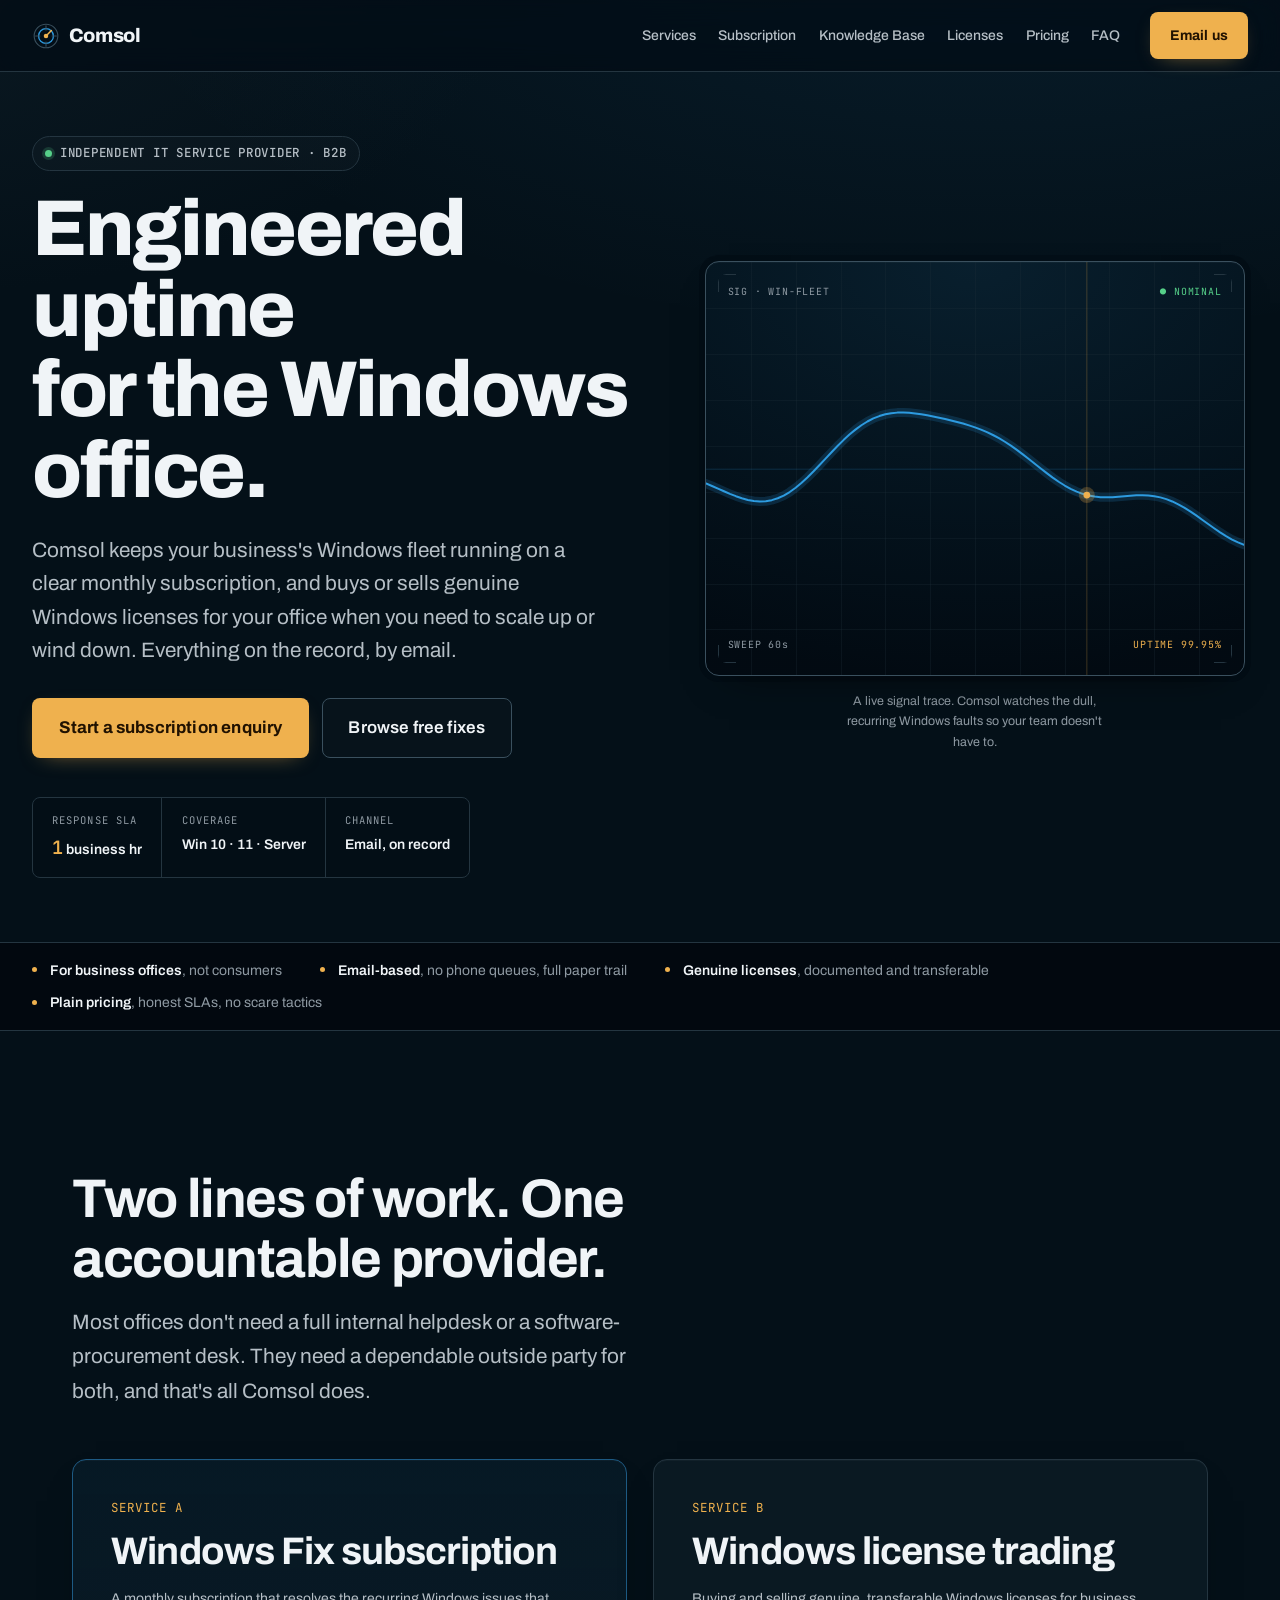
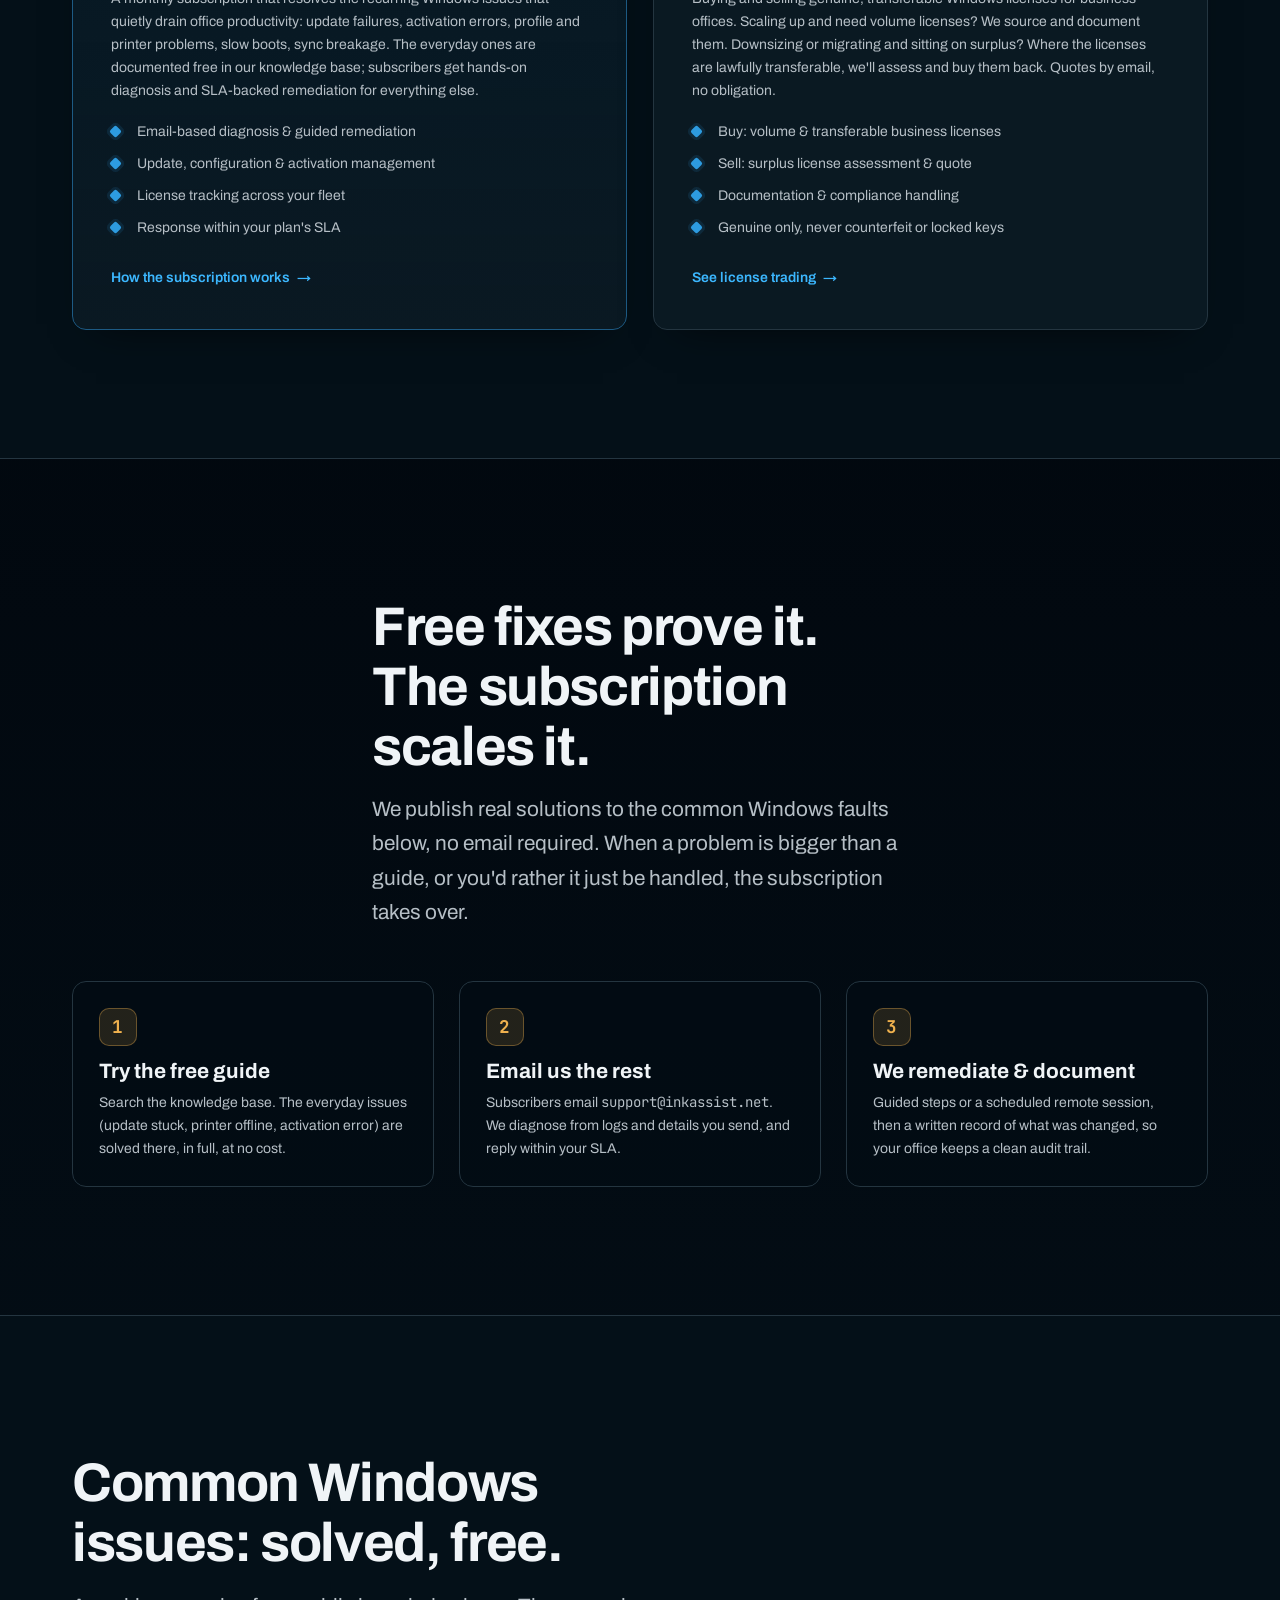
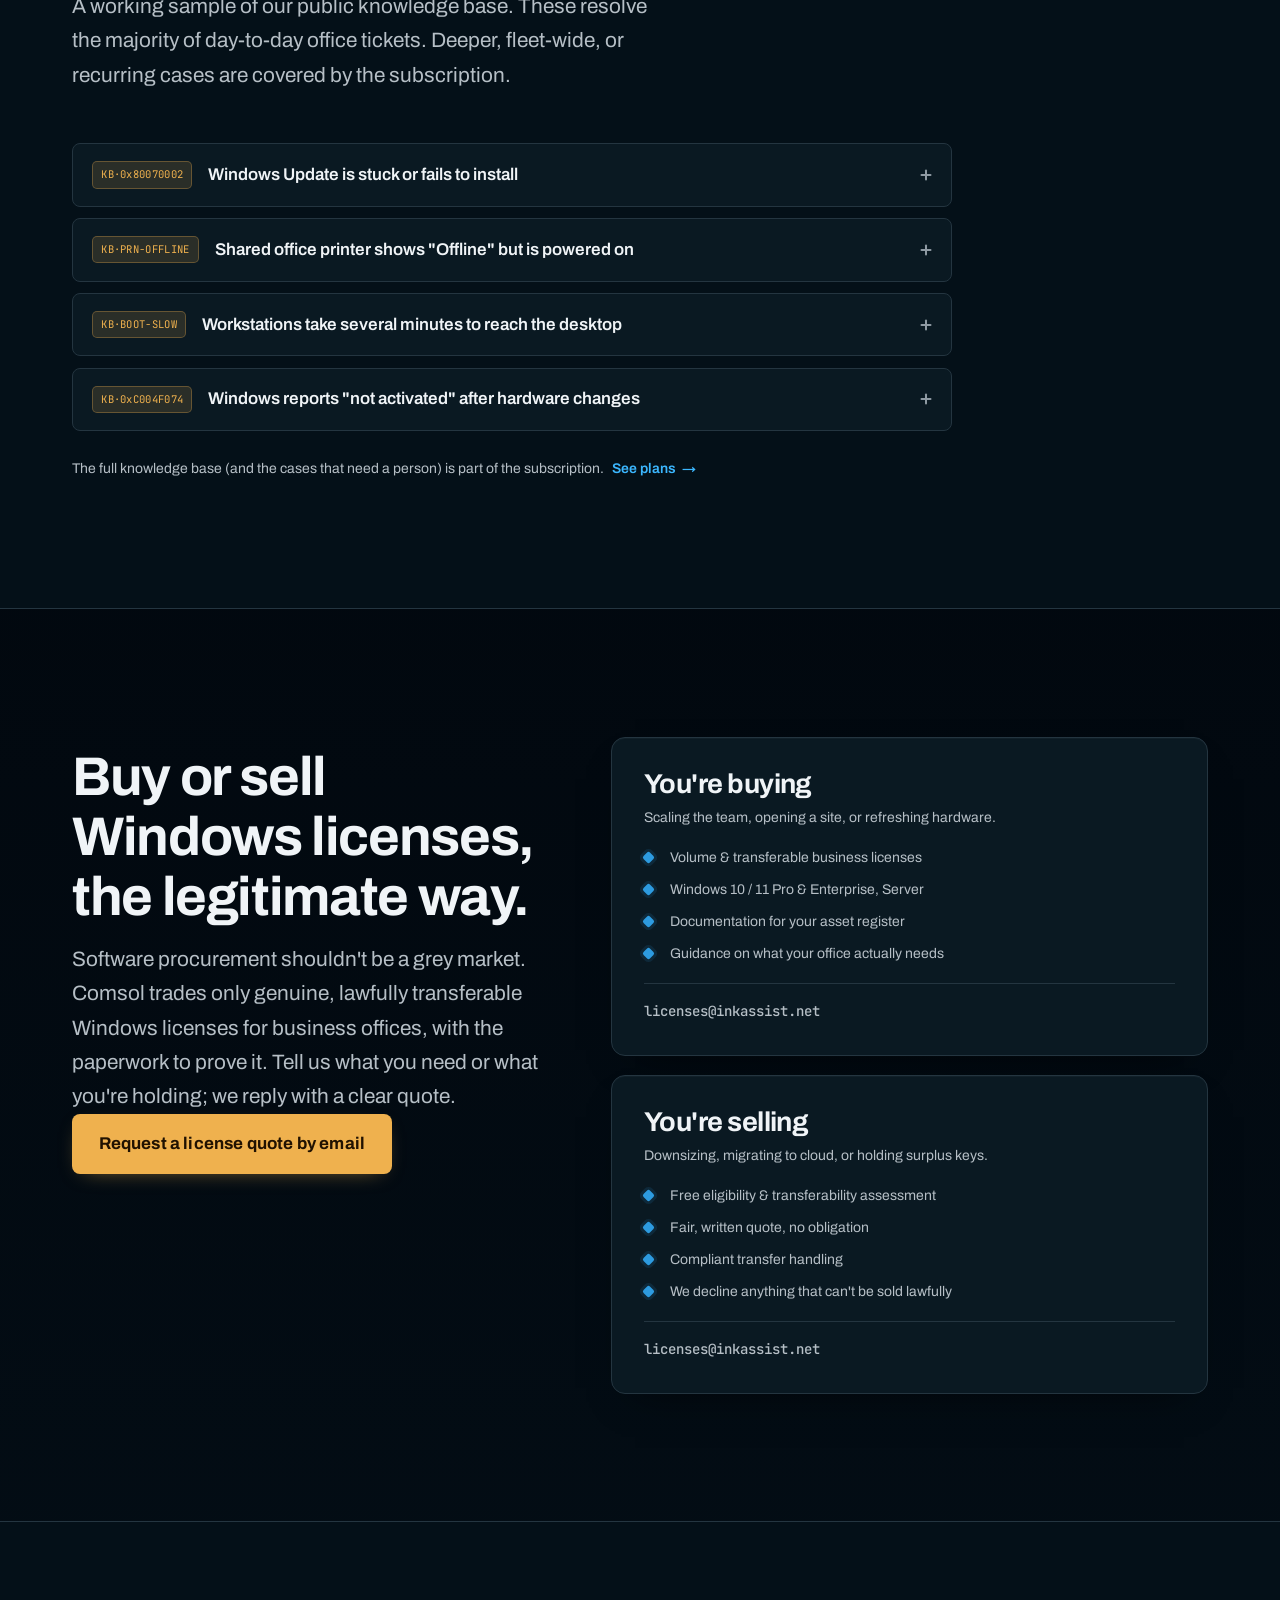
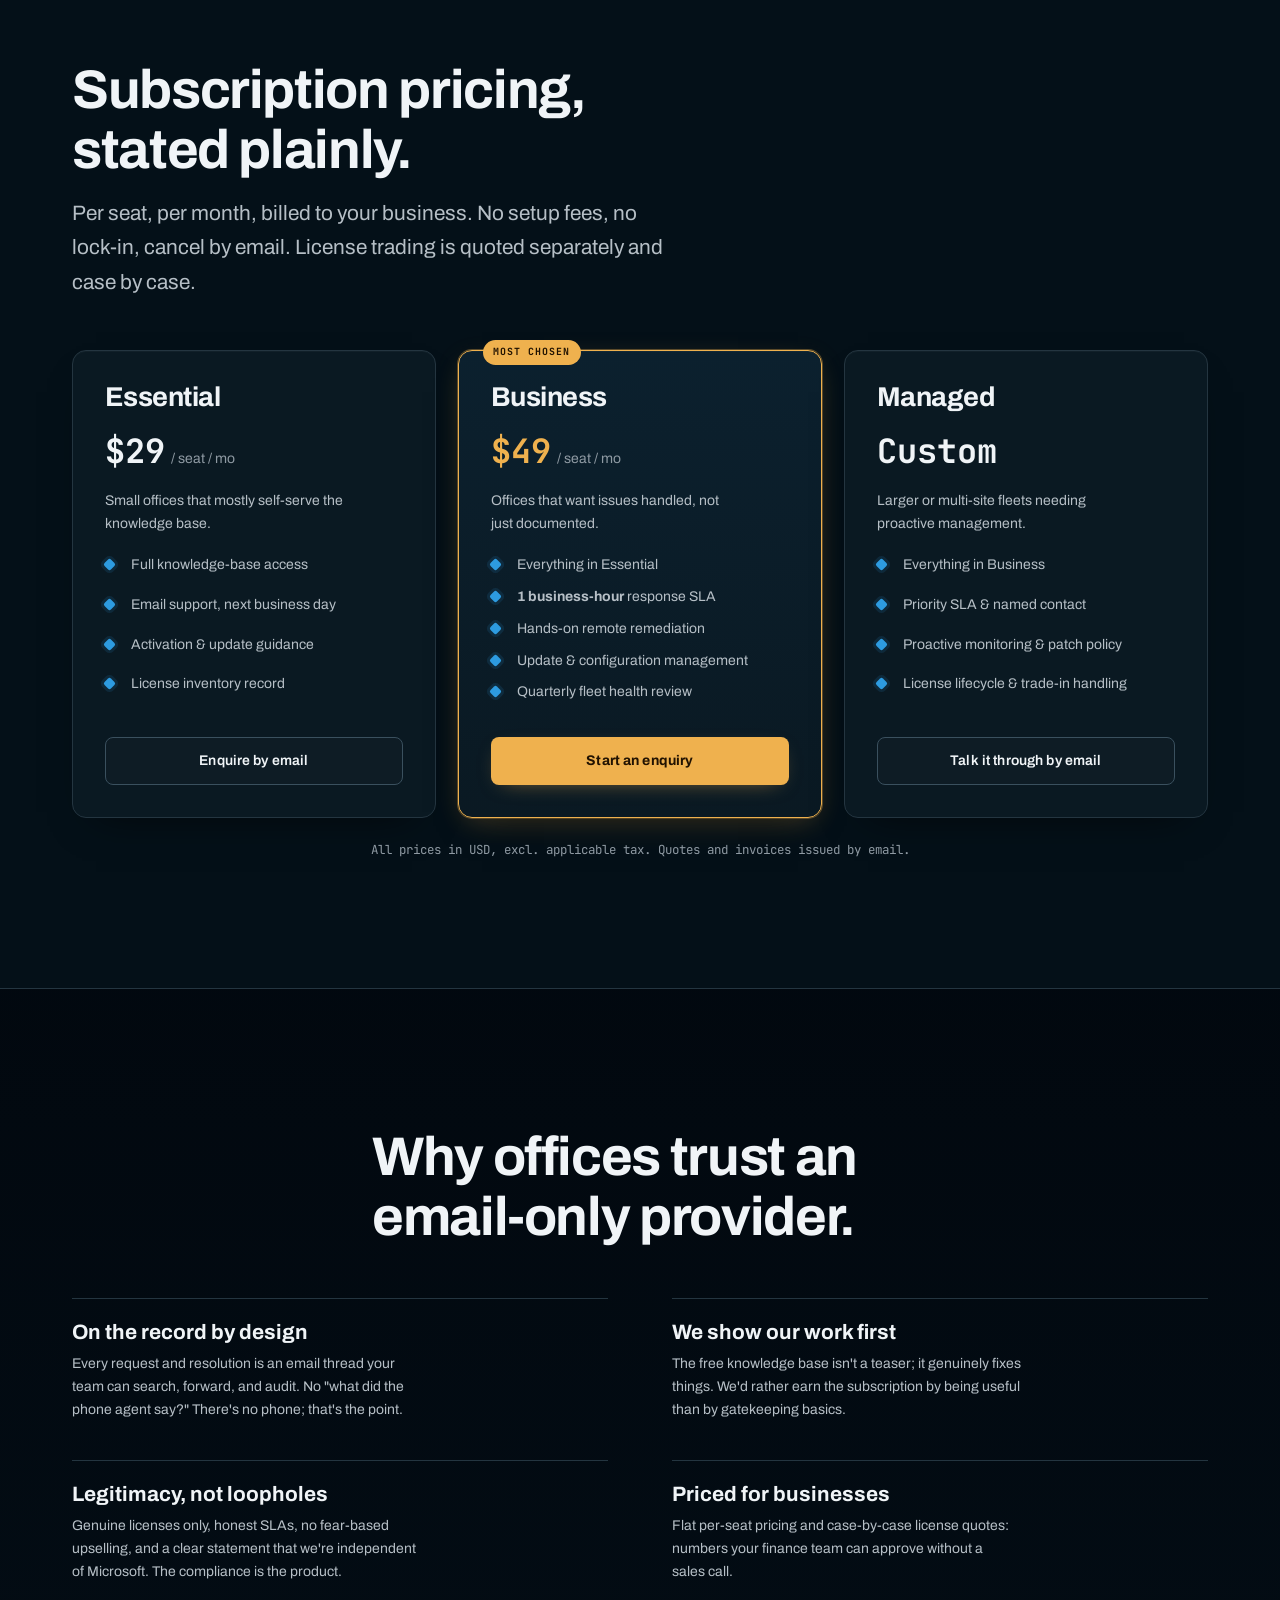
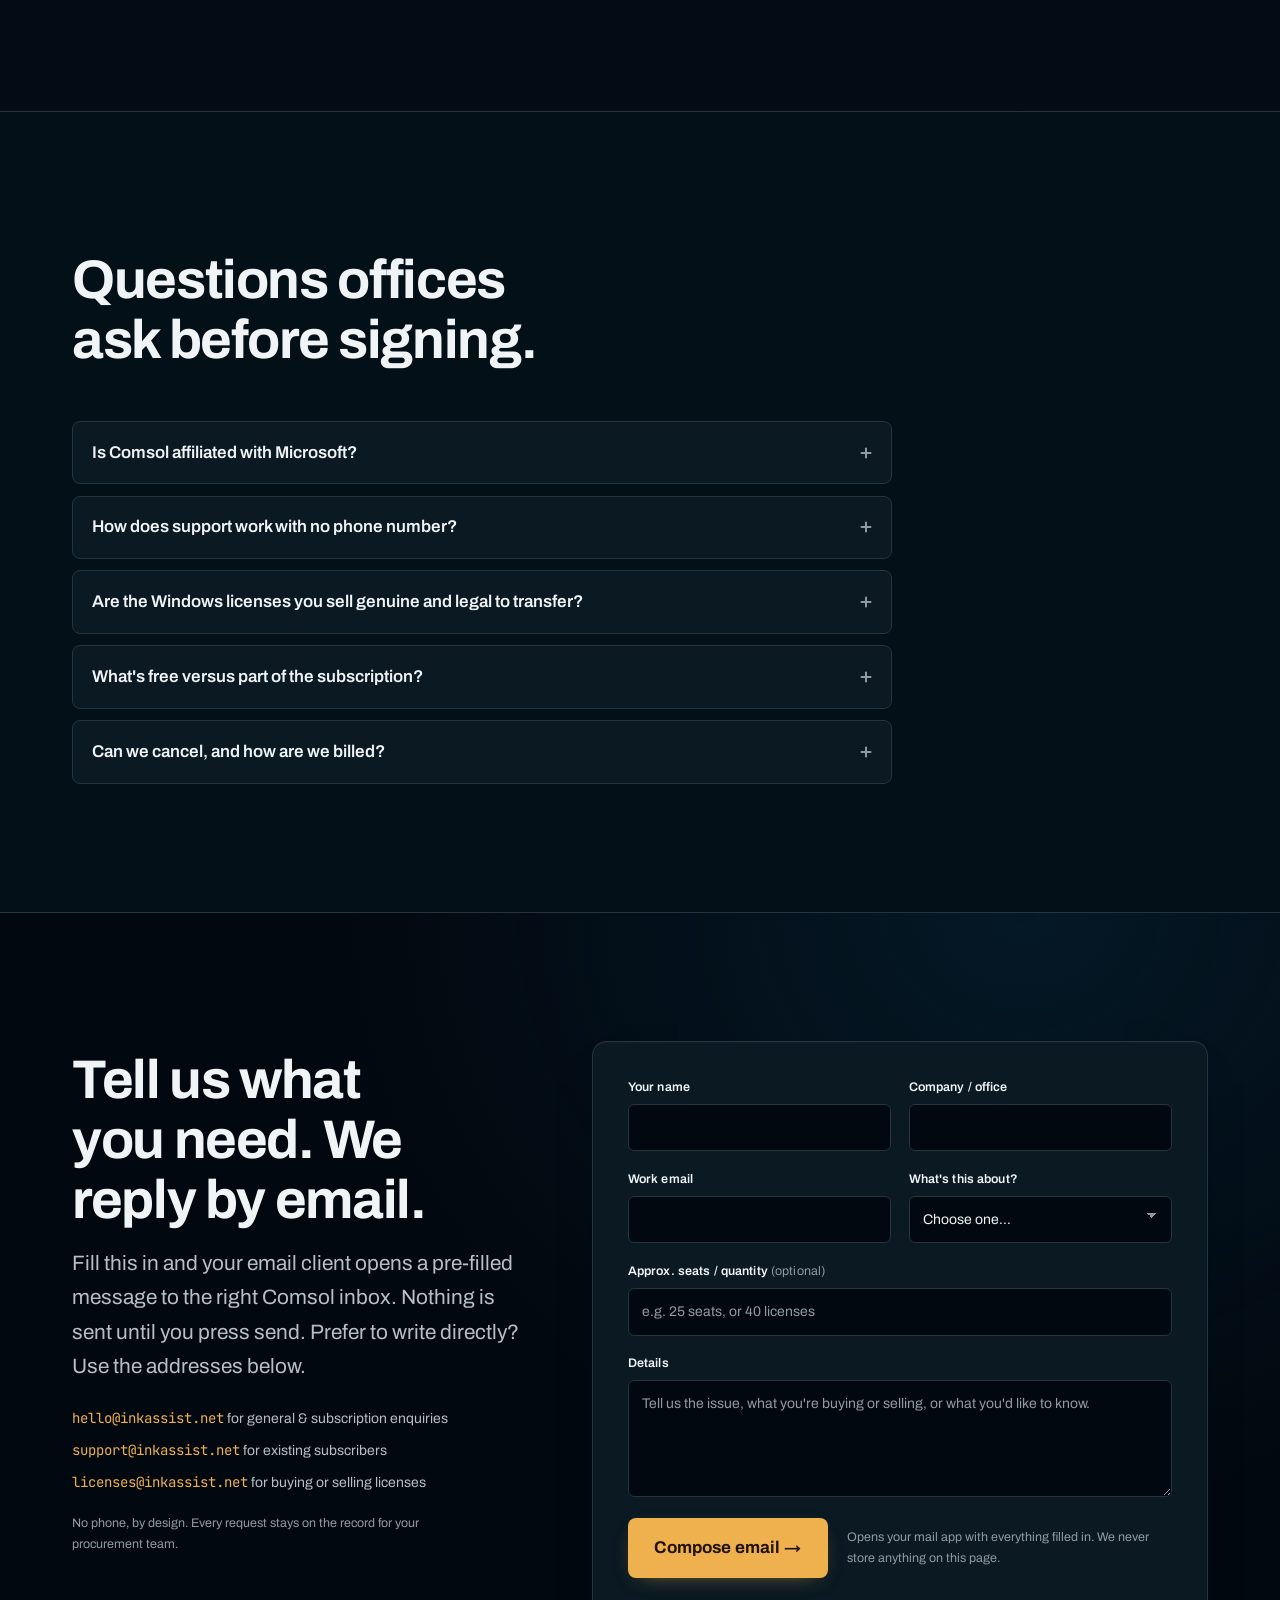
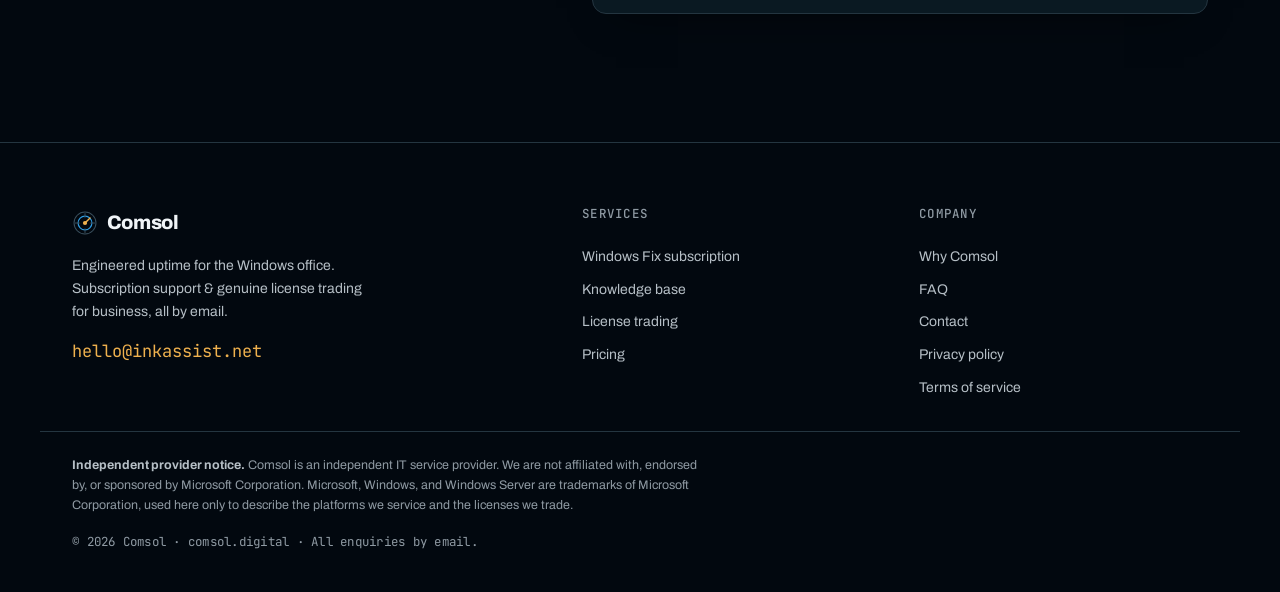
==== index.html @ aa82f034 "new files new files" ====
<!DOCTYPE html>
<html lang="en">
<head>
  <meta charset="UTF-8" />
  <meta name="viewport" content="width=device-width, initial-scale=1.0" />
  <meta name="theme-color" content="#0c1420" />
  <script>document.documentElement.classList.add('js');</script>

  <title>Comsol — Windows Support Subscription &amp; Business License Trading</title>
  <meta name="description" content="Comsol is an independent B2B IT provider: a subscription that keeps your office's Windows running, plus genuine Windows license buying and selling for businesses. Email-based support, clear SLAs. Not affiliated with Microsoft." />
  <link rel="canonical" href="https://comsol.digital/" />
  <meta name="robots" content="index, follow, max-image-preview:large" />

  <!-- Open Graph -->
  <meta property="og:type" content="website" />
  <meta property="og:site_name" content="Comsol" />
  <meta property="og:title" content="Comsol — Windows Support Subscription & Business License Trading" />
  <meta property="og:description" content="An independent B2B IT provider. A subscription that keeps your office's Windows running, plus genuine Windows license buying and selling for businesses. Email-based, clear SLAs." />
  <meta property="og:url" content="https://comsol.digital/" />
  <meta property="og:image" content="https://comsol.digital/og-image.png" />
  <meta property="og:image:width" content="1200" />
  <meta property="og:image:height" content="630" />
  <meta property="og:locale" content="en" />

  <!-- Twitter -->
  <meta name="twitter:card" content="summary_large_image" />
  <meta name="twitter:title" content="Comsol — Windows Support Subscription & Business License Trading" />
  <meta name="twitter:description" content="Independent B2B IT provider. Subscription Windows support + genuine business license trading. Email-based, clear SLAs." />
  <meta name="twitter:image" content="https://comsol.digital/og-image.png" />

  <link rel="icon" href="favicon.svg" type="image/svg+xml" />
  <link rel="apple-touch-icon" href="favicon.svg" />

  <!-- Fonts -->
  <link rel="preconnect" href="https://fonts.googleapis.com" />
  <link rel="preconnect" href="https://fonts.gstatic.com" crossorigin />
  <link rel="preload" as="style" href="https://fonts.googleapis.com/css2?family=Archivo:wght@400;500;600;700&family=Archivo+Expanded:wght@600;700;800&family=JetBrains+Mono:wght@400;500;700&display=swap" />
  <link rel="stylesheet" href="https://fonts.googleapis.com/css2?family=Archivo:wght@400;500;600;700&family=Archivo+Expanded:wght@600;700;800&family=JetBrains+Mono:wght@400;500;700&display=swap" />

  <link rel="stylesheet" href="styles.css" />

  <!-- Structured data -->
  <script type="application/ld+json">
  {
    "@context": "https://schema.org",
    "@graph": [
      {
        "@type": "Organization",
        "@id": "https://comsol.digital/#org",
        "name": "Comsol",
        "url": "https://comsol.digital/",
        "logo": "https://comsol.digital/favicon.svg",
        "description": "Independent B2B IT service provider offering subscription-based Windows support and genuine Windows license trading for business offices.",
        "email": "hello@inkassist.net",
        "slogan": "Engineered uptime for the Windows office.",
        "contactPoint": [{
          "@type": "ContactPoint",
          "contactType": "customer service",
          "email": "hello@inkassist.net",
          "availableLanguage": ["English"],
          "areaServed": "Worldwide"
        }],
        "disambiguatingDescription": "Comsol is an independent provider and is not affiliated with, endorsed by, or sponsored by Microsoft Corporation. Windows is a trademark of Microsoft Corporation."
      },
      {
        "@type": "WebSite",
        "@id": "https://comsol.digital/#website",
        "url": "https://comsol.digital/",
        "name": "Comsol",
        "publisher": { "@id": "https://comsol.digital/#org" },
        "inLanguage": "en"
      },
      {
        "@type": "Service",
        "name": "Windows Fix Subscription",
        "serviceType": "Managed Windows support and remediation",
        "provider": { "@id": "https://comsol.digital/#org" },
        "areaServed": "Worldwide",
        "audience": { "@type": "BusinessAudience", "audienceType": "Business offices" },
        "description": "A subscription that resolves recurring Windows issues for business offices over email, with documented common-issue guides included free and hands-on, SLA-backed remediation for subscribers.",
        "offers": {
          "@type": "Offer",
          "priceCurrency": "USD",
          "priceSpecification": {
            "@type": "PriceSpecification",
            "price": "49.00",
            "priceCurrency": "USD",
            "unitText": "per seat / month"
          },
          "availability": "https://schema.org/InStock"
        }
      },
      {
        "@type": "Service",
        "name": "Windows License Trading",
        "serviceType": "Software license procurement and resale",
        "provider": { "@id": "https://comsol.digital/#org" },
        "areaServed": "Worldwide",
        "audience": { "@type": "BusinessAudience", "audienceType": "Business offices" },
        "description": "Buying and selling genuine, transferable Windows licenses for business offices, with documentation and compliance handling. Quotes provided by email."
      },
      {
        "@type": "FAQPage",
        "@id": "https://comsol.digital/#faq",
        "mainEntity": [
          {
            "@type": "Question",
            "name": "Is Comsol affiliated with Microsoft?",
            "acceptedAnswer": { "@type": "Answer", "text": "No. Comsol is an independent IT service provider. We are not affiliated with, endorsed by, or sponsored by Microsoft Corporation. Windows and Microsoft are trademarks of Microsoft Corporation, referenced only to describe the platform we service." }
          },
          {
            "@type": "Question",
            "name": "How does support work if there is no phone number?",
            "acceptedAnswer": { "@type": "Answer", "text": "All support and enquiries are handled by email. For business procurement, an email thread is on the record, traceable, and easy to share internally. Subscribers email support@inkassist.net and receive a response within their plan's SLA, one business hour on Business and Managed plans." }
          },
          {
            "@type": "Question",
            "name": "Are the Windows licenses you sell genuine?",
            "acceptedAnswer": { "@type": "Answer", "text": "Yes. We trade genuine, transferable Windows licenses for business use and supply the corresponding documentation. We do not deal in counterfeit, consumer-OEM-locked, or non-transferable keys. If a license cannot be lawfully transferred to your business, we will tell you." }
          },
          {
            "@type": "Question",
            "name": "What's included free versus behind the subscription?",
            "acceptedAnswer": { "@type": "Answer", "text": "Our common-issue knowledge base is free and public, and resolves the everyday Windows problems most offices hit. The subscription adds hands-on diagnosis, remote remediation, configuration and update management, license tracking, and SLA-backed response for issues the guides don't cover." }
          },
          {
            "@type": "Question",
            "name": "Can Comsol buy our surplus Windows licenses?",
            "acceptedAnswer": { "@type": "Answer", "text": "Where the licenses are genuine and lawfully transferable, yes. Email licenses@inkassist.net with the license type and quantity and we will assess eligibility and send a quote." }
          }
        ]
      }
    ]
  }
  </script>
</head>

<body>
  <a class="skip-link" href="#main">Skip to content</a>

  <!-- ===================== NAV ===================== -->
  <header class="nav" id="top" data-nav>
    <div class="nav__inner">
      <a class="brand" href="#top" aria-label="Comsol home">
        <svg class="brand__mark" viewBox="0 0 32 32" width="28" height="28" aria-hidden="true" focusable="false">
          <circle cx="16" cy="16" r="13.5" fill="none" stroke="var(--line-strong)" stroke-width="1.25"/>
          <circle cx="16" cy="16" r="8.5" fill="none" stroke="var(--primary)" stroke-width="1.5"/>
          <path d="M16 4.2 V9 M16 23 V27.8 M4.2 16 H9 M23 16 H27.8" stroke="var(--line-strong)" stroke-width="1.25" stroke-linecap="round"/>
          <circle cx="16" cy="16" r="2.6" fill="var(--accent)"/>
          <path d="M16 16 L22.2 9.8" stroke="var(--accent)" stroke-width="1.75" stroke-linecap="round"/>
        </svg>
        <span class="brand__word">Comsol</span>
      </a>

      <nav class="nav__links" aria-label="Primary">
        <a href="#services">Services</a>
        <a href="#fix">Subscription</a>
        <a href="#docs">Knowledge&nbsp;Base</a>
        <a href="#licenses">Licenses</a>
        <a href="#pricing">Pricing</a>
        <a href="#faq">FAQ</a>
      </nav>

      <a class="btn btn--accent nav__cta" href="#contact">Email&nbsp;us</a>

      <button class="nav__toggle" type="button" aria-expanded="false" aria-controls="mobile-menu" aria-label="Open menu" data-nav-toggle>
        <span></span><span></span><span></span>
      </button>
    </div>

    <div class="nav__mobile" id="mobile-menu" data-nav-mobile hidden>
      <a href="#services">Services</a>
      <a href="#fix">Subscription</a>
      <a href="#docs">Knowledge Base</a>
      <a href="#licenses">Licenses</a>
      <a href="#pricing">Pricing</a>
      <a href="#faq">FAQ</a>
      <a class="btn btn--accent" href="#contact">Email us</a>
    </div>
  </header>

  <main id="main">

    <!-- ===================== HERO ===================== -->
    <section class="hero" aria-labelledby="hero-h">
      <div class="hero__grid">
        <div class="hero__copy">
          <p class="kicker" data-reveal><span class="kicker__dot" aria-hidden="true"></span> Independent IT service provider · B2B</p>
          <h1 class="hero__title" id="hero-h" data-reveal>
            Engineered uptime<br />for the Windows office.
          </h1>
          <p class="hero__lede" data-reveal>
            Comsol keeps your business's Windows fleet running on a clear monthly
            subscription, and buys or sells genuine Windows licenses for your
            office when you need to scale up or wind down. Everything on the
            record, by email.
          </p>

          <div class="hero__cta" data-reveal>
            <a class="btn btn--accent btn--lg" href="#contact">Start a subscription enquiry</a>
            <a class="btn btn--ghost btn--lg" href="#docs">Browse free fixes</a>
          </div>

          <dl class="readout" data-reveal aria-label="Service facts">
            <div class="readout__cell">
              <dt>Response SLA</dt>
              <dd><span class="readout__val">1</span> business&nbsp;hr</dd>
            </div>
            <div class="readout__cell">
              <dt>Coverage</dt>
              <dd>Win 10 · 11 · Server</dd>
            </div>
            <div class="readout__cell">
              <dt>Channel</dt>
              <dd>Email, on record</dd>
            </div>
          </dl>
        </div>

        <div class="hero__instrument" data-reveal>
          <div class="instrument" aria-hidden="true">
            <div class="instrument__bezel">
              <canvas class="instrument__canvas" data-instrument width="520" height="420"></canvas>
              <div class="instrument__overlay">
                <span class="instrument__label instrument__label--tl">SIG · WIN-FLEET</span>
                <span class="instrument__label instrument__label--tr" data-instrument-status>● NOMINAL</span>
                <span class="instrument__label instrument__label--bl">SWEEP 60s</span>
                <span class="instrument__label instrument__label--br" data-instrument-uptime>UPTIME 99.96%</span>
              </div>
            </div>
          </div>
          <p class="instrument__caption">A live signal trace. Comsol watches the dull, recurring Windows faults so your team doesn't have to.</p>
        </div>
      </div>
    </section>

    <!-- ===================== TRUST STRIP ===================== -->
    <section class="strip" aria-label="What Comsol is">
      <ul class="strip__list">
        <li><strong>For business offices</strong>, not consumers</li>
        <li><strong>Email-based</strong>, no phone queues, full paper trail</li>
        <li><strong>Genuine licenses</strong>, documented and transferable</li>
        <li><strong>Plain pricing</strong>, honest SLAs, no scare tactics</li>
      </ul>
    </section>

    <!-- ===================== SERVICES ===================== -->
    <section class="section" id="services" aria-labelledby="services-h">
      <div class="section__head">
        <h2 class="section__title" id="services-h" data-reveal>Two lines of work. One accountable provider.</h2>
        <p class="section__intro" data-reveal>
          Most offices don't need a full internal helpdesk or a software-procurement
          desk. They need a dependable outside party for both, and that's all Comsol does.
        </p>
      </div>

      <div class="services">
        <article class="panel panel--primary" data-reveal>
          <p class="panel__tag">Service A</p>
          <h3 class="panel__title">Windows&nbsp;Fix subscription</h3>
          <p class="panel__body">
            A monthly subscription that resolves the recurring Windows issues that
            quietly drain office productivity: update failures, activation errors,
            profile and printer problems, slow boots, sync breakage. The everyday
            ones are documented free in our knowledge base; subscribers get hands-on
            diagnosis and SLA-backed remediation for everything else.
          </p>
          <ul class="ticklist">
            <li>Email-based diagnosis &amp; guided remediation</li>
            <li>Update, configuration &amp; activation management</li>
            <li>License tracking across your fleet</li>
            <li>Response within your plan's SLA</li>
          </ul>
          <a class="link-arrow" href="#fix">How the subscription works <span aria-hidden="true">→</span></a>
        </article>

        <article class="panel" data-reveal>
          <p class="panel__tag">Service B</p>
          <h3 class="panel__title">Windows license trading</h3>
          <p class="panel__body">
            Buying and selling genuine, transferable Windows licenses for business
            offices. Scaling up and need volume licenses? We source and document them.
            Downsizing or migrating and sitting on surplus? Where the licenses are
            lawfully transferable, we'll assess and buy them back. Quotes by email,
            no obligation.
          </p>
          <ul class="ticklist">
            <li>Buy: volume &amp; transferable business licenses</li>
            <li>Sell: surplus license assessment &amp; quote</li>
            <li>Documentation &amp; compliance handling</li>
            <li>Genuine only, never counterfeit or locked keys</li>
          </ul>
          <a class="link-arrow" href="#licenses">See license trading <span aria-hidden="true">→</span></a>
        </article>
      </div>
    </section>

    <!-- ===================== FIX SUBSCRIPTION / HOW IT WORKS ===================== -->
    <section class="section section--inset" id="fix" aria-labelledby="fix-h">
      <div class="section__head">
        <h2 class="section__title" id="fix-h" data-reveal>Free fixes prove it. The subscription scales it.</h2>
        <p class="section__intro" data-reveal>
          We publish real solutions to the common Windows faults below, no email
          required. When a problem is bigger than a guide, or you'd rather it just
          be handled, the subscription takes over.
        </p>
      </div>

      <ol class="steps">
        <li class="step" data-reveal>
          <span class="step__num">1</span>
          <h3 class="step__title">Try the free guide</h3>
          <p>Search the knowledge base. The everyday issues (update stuck, printer offline, activation error) are solved there, in full, at no cost.</p>
        </li>
        <li class="step" data-reveal>
          <span class="step__num">2</span>
          <h3 class="step__title">Email us the rest</h3>
          <p>Subscribers email <span class="mono">support@inkassist.net</span>. We diagnose from logs and details you send, and reply within your SLA.</p>
        </li>
        <li class="step" data-reveal>
          <span class="step__num">3</span>
          <h3 class="step__title">We remediate &amp; document</h3>
          <p>Guided steps or a scheduled remote session, then a written record of what was changed, so your office keeps a clean audit trail.</p>
        </li>
      </ol>
    </section>

    <!-- ===================== KNOWLEDGE BASE ===================== -->
    <section class="section" id="docs" aria-labelledby="docs-h">
      <div class="section__head">
        <h2 class="section__title" id="docs-h" data-reveal>Common Windows issues: solved, free.</h2>
        <p class="section__intro" data-reveal>
          A working sample of our public knowledge base. These resolve the majority
          of day-to-day office tickets. Deeper, fleet-wide, or recurring cases are
          covered by the subscription.
        </p>
      </div>

      <div class="kb" data-kb>
        <article class="kb__item" data-kb-item>
          <button class="kb__head" type="button" aria-expanded="false">
            <span class="kb__code mono">KB&middot;0x80070002</span>
            <span class="kb__q">Windows Update is stuck or fails to install</span>
            <span class="kb__chev" aria-hidden="true"></span>
          </button>
          <div class="kb__body" role="region">
            <div class="kb__inner">
              <p>The most common cause is a corrupted update cache. Resolve it without third-party tools:</p>
              <ol>
                <li>Open <span class="mono">Settings → Windows Update → Pause updates</span> for 1 week, then resume; this often clears a wedged queue.</li>
                <li>If it persists, run <span class="mono">net stop wuauserv</span> and <span class="mono">net stop bits</span> in an elevated terminal, rename <span class="mono">C:\Windows\SoftwareDistribution</span> to <span class="mono">SoftwareDistribution.old</span>, then restart both services.</li>
                <li>Run <span class="mono">sfc /scannow</span> followed by <span class="mono">DISM /Online /Cleanup-Image /RestoreHealth</span> to repair system files.</li>
              </ol>
              <p class="kb__note">Fleet-wide on a managed network? <a href="#contact">Subscribers</a> get a scripted rollout and WSUS/Intune review instead of per-machine fixes.</p>
            </div>
          </div>
        </article>

        <article class="kb__item" data-kb-item>
          <button class="kb__head" type="button" aria-expanded="false">
            <span class="kb__code mono">KB&middot;PRN-OFFLINE</span>
            <span class="kb__q">Shared office printer shows "Offline" but is powered on</span>
            <span class="kb__chev" aria-hidden="true"></span>
          </button>
          <div class="kb__body" role="region">
            <div class="kb__inner">
              <ol>
                <li>Open <span class="mono">Settings → Bluetooth &amp; devices → Printers &amp; scanners</span>, select the printer, and clear <em>Use Printer Offline</em> if it's ticked.</li>
                <li>Restart the Print Spooler: <span class="mono">net stop spooler</span> then <span class="mono">net start spooler</span> in an elevated terminal.</li>
                <li>Confirm the printer's IP hasn't changed (DHCP lease). Re-add it by IP and set a DHCP reservation on the router to stop it recurring.</li>
              </ol>
              <p class="kb__note">Whole office hitting this after every reboot? It's usually a DHCP or print-server config, so <a href="#contact">we fix the root cause</a> under a subscription.</p>
            </div>
          </div>
        </article>

        <article class="kb__item" data-kb-item>
          <button class="kb__head" type="button" aria-expanded="false">
            <span class="kb__code mono">KB&middot;BOOT-SLOW</span>
            <span class="kb__q">Workstations take several minutes to reach the desktop</span>
            <span class="kb__chev" aria-hidden="true"></span>
          </button>
          <div class="kb__body" role="region">
            <div class="kb__inner">
              <ol>
                <li>Open <span class="mono">Task Manager → Startup apps</span> and disable anything non-essential (updaters, vendor trays, chat clients set to auto-launch).</li>
                <li>Check <span class="mono">Settings → System → Storage</span>; a drive over ~90% full slows boot and paging dramatically.</li>
                <li>On older fleets, confirm the OS is on an SSD; a single HDD-to-SSD swap is usually the largest single gain.</li>
              </ol>
              <p class="kb__note">For a fleet baseline (boot times, startup policy, image cleanup) across many machines, that's a subscription engagement.</p>
            </div>
          </div>
        </article>

        <article class="kb__item" data-kb-item>
          <button class="kb__head" type="button" aria-expanded="false">
            <span class="kb__code mono">KB&middot;0xC004F074</span>
            <span class="kb__q">Windows reports "not activated" after hardware changes</span>
            <span class="kb__chev" aria-hidden="true"></span>
          </button>
          <div class="kb__body" role="region">
            <div class="kb__inner">
              <ol>
                <li>If the device used a digital license, run <span class="mono">Settings → System → Activation → Troubleshoot</span>; the activation troubleshooter can re-bind after a motherboard or major-component change.</li>
                <li>For volume-licensed offices, confirm the KMS host is reachable and the client is using the correct GVLK.</li>
                <li>Never enter a key from an untrusted "activation" tool; that's how offices end up on non-genuine builds.</li>
              </ol>
              <p class="kb__note">Managing activation across many seats, or unsure a key is genuine? That overlaps our <a href="#licenses">license trading</a> and subscription work.</p>
            </div>
          </div>
        </article>
      </div>

      <p class="kb__more" data-reveal>
        The full knowledge base (and the cases that need a person) is part of the
        subscription. <a class="link-arrow" href="#pricing">See plans <span aria-hidden="true">→</span></a>
      </p>
    </section>

    <!-- ===================== LICENSES ===================== -->
    <section class="section section--inset" id="licenses" aria-labelledby="lic-h">
      <div class="lic">
        <div class="lic__copy">
          <h2 class="section__title" id="lic-h" data-reveal>Buy or sell Windows licenses, the legitimate way.</h2>
          <p class="section__intro" data-reveal>
            Software procurement shouldn't be a grey market. Comsol trades only
            genuine, lawfully transferable Windows licenses for business offices,
            with the paperwork to prove it. Tell us what you need or what you're
            holding; we reply with a clear quote.
          </p>
          <a class="btn btn--accent btn--lg" href="#contact" data-reveal>Request a license quote by email</a>
        </div>

        <div class="lic__cards">
          <article class="licecard" data-reveal>
            <h3>You're buying</h3>
            <p>Scaling the team, opening a site, or refreshing hardware.</p>
            <ul class="ticklist">
              <li>Volume &amp; transferable business licenses</li>
              <li>Windows 10 / 11 Pro &amp; Enterprise, Server</li>
              <li>Documentation for your asset register</li>
              <li>Guidance on what your office actually needs</li>
            </ul>
            <p class="licecard__cta mono">licenses@inkassist.net</p>
          </article>

          <article class="licecard" data-reveal>
            <h3>You're selling</h3>
            <p>Downsizing, migrating to cloud, or holding surplus keys.</p>
            <ul class="ticklist">
              <li>Free eligibility &amp; transferability assessment</li>
              <li>Fair, written quote, no obligation</li>
              <li>Compliant transfer handling</li>
              <li>We decline anything that can't be sold lawfully</li>
            </ul>
            <p class="licecard__cta mono">licenses@inkassist.net</p>
          </article>
        </div>
      </div>
    </section>

    <!-- ===================== PRICING ===================== -->
    <section class="section" id="pricing" aria-labelledby="price-h">
      <div class="section__head">
        <h2 class="section__title" id="price-h" data-reveal>Subscription pricing, stated plainly.</h2>
        <p class="section__intro" data-reveal>
          Per seat, per month, billed to your business. No setup fees, no lock-in,
          cancel by email. License trading is quoted separately and case by case.
        </p>
      </div>

      <div class="tiers">
        <article class="tier" data-reveal>
          <h3 class="tier__name">Essential</h3>
          <p class="tier__price"><span class="tier__amt mono">$29</span> <span class="tier__unit">/ seat / mo</span></p>
          <p class="tier__for">Small offices that mostly self-serve the knowledge base.</p>
          <ul class="ticklist">
            <li>Full knowledge-base access</li>
            <li>Email support, next business day</li>
            <li>Activation &amp; update guidance</li>
            <li>License inventory record</li>
          </ul>
          <a class="btn btn--ghost tier__cta" href="#contact">Enquire by email</a>
        </article>

        <article class="tier tier--featured" data-reveal>
          <p class="tier__badge mono">Most chosen</p>
          <h3 class="tier__name">Business</h3>
          <p class="tier__price"><span class="tier__amt mono">$49</span> <span class="tier__unit">/ seat / mo</span></p>
          <p class="tier__for">Offices that want issues handled, not just documented.</p>
          <ul class="ticklist">
            <li>Everything in Essential</li>
            <li><strong>1 business-hour</strong> response SLA</li>
            <li>Hands-on remote remediation</li>
            <li>Update &amp; configuration management</li>
            <li>Quarterly fleet health review</li>
          </ul>
          <a class="btn btn--accent tier__cta" href="#contact">Start an enquiry</a>
        </article>

        <article class="tier" data-reveal>
          <h3 class="tier__name">Managed</h3>
          <p class="tier__price"><span class="tier__amt mono">Custom</span></p>
          <p class="tier__for">Larger or multi-site fleets needing proactive management.</p>
          <ul class="ticklist">
            <li>Everything in Business</li>
            <li>Priority SLA &amp; named contact</li>
            <li>Proactive monitoring &amp; patch policy</li>
            <li>License lifecycle &amp; trade-in handling</li>
          </ul>
          <a class="btn btn--ghost tier__cta" href="#contact">Talk it through by email</a>
        </article>
      </div>
      <p class="tiers__foot mono" data-reveal>All prices in USD, excl. applicable tax. Quotes and invoices issued by email.</p>
    </section>

    <!-- ===================== WHY ===================== -->
    <section class="section section--inset" id="why" aria-labelledby="why-h">
      <div class="section__head">
        <h2 class="section__title" id="why-h" data-reveal>Why offices trust an email-only provider.</h2>
      </div>
      <div class="why">
        <div class="why__item" data-reveal>
          <h3>On the record by design</h3>
          <p>Every request and resolution is an email thread your team can search, forward, and audit. No "what did the phone agent say?" There's no phone; that's the point.</p>
        </div>
        <div class="why__item" data-reveal>
          <h3>We show our work first</h3>
          <p>The free knowledge base isn't a teaser; it genuinely fixes things. We'd rather earn the subscription by being useful than by gatekeeping basics.</p>
        </div>
        <div class="why__item" data-reveal>
          <h3>Legitimacy, not loopholes</h3>
          <p>Genuine licenses only, honest SLAs, no fear-based upselling, and a clear statement that we're independent of Microsoft. The compliance is the product.</p>
        </div>
        <div class="why__item" data-reveal>
          <h3>Priced for businesses</h3>
          <p>Flat per-seat pricing and case-by-case license quotes: numbers your finance team can approve without a sales call.</p>
        </div>
      </div>
    </section>

    <!-- ===================== FAQ ===================== -->
    <section class="section" id="faq" aria-labelledby="faq-h">
      <div class="section__head">
        <h2 class="section__title" id="faq-h" data-reveal>Questions offices ask before signing.</h2>
      </div>

      <div class="kb kb--faq" data-kb>
        <article class="kb__item" data-kb-item>
          <button class="kb__head" type="button" aria-expanded="false">
            <span class="kb__q">Is Comsol affiliated with Microsoft?</span>
            <span class="kb__chev" aria-hidden="true"></span>
          </button>
          <div class="kb__body" role="region"><div class="kb__inner">
            <p>No. Comsol is an independent IT service provider. We are <strong>not affiliated with, endorsed by, or sponsored by Microsoft Corporation</strong>. "Windows" and "Microsoft" are trademarks of Microsoft Corporation, referenced here only to describe the platform we service.</p>
          </div></div>
        </article>

        <article class="kb__item" data-kb-item>
          <button class="kb__head" type="button" aria-expanded="false">
            <span class="kb__q">How does support work with no phone number?</span>
            <span class="kb__chev" aria-hidden="true"></span>
          </button>
          <div class="kb__body" role="region"><div class="kb__inner">
            <p>Entirely by email. For business procurement an email thread is on the record, traceable, and easy to share internally. Subscribers email <span class="mono">support@inkassist.net</span> and get a reply within their plan's SLA, one business hour on Business and Managed.</p>
          </div></div>
        </article>

        <article class="kb__item" data-kb-item>
          <button class="kb__head" type="button" aria-expanded="false">
            <span class="kb__q">Are the Windows licenses you sell genuine and legal to transfer?</span>
            <span class="kb__chev" aria-hidden="true"></span>
          </button>
          <div class="kb__body" role="region"><div class="kb__inner">
            <p>Yes. We trade only genuine, lawfully transferable Windows licenses for business use, with documentation. We don't deal in counterfeit, consumer-OEM-locked, or non-transferable keys. If a license can't be lawfully transferred to your business, we'll tell you and decline the trade.</p>
          </div></div>
        </article>

        <article class="kb__item" data-kb-item>
          <button class="kb__head" type="button" aria-expanded="false">
            <span class="kb__q">What's free versus part of the subscription?</span>
            <span class="kb__chev" aria-hidden="true"></span>
          </button>
          <div class="kb__body" role="region"><div class="kb__inner">
            <p>The common-issue knowledge base on this page is free and public. The subscription adds hands-on diagnosis, remote remediation, update and configuration management, license tracking, and SLA-backed response for cases the guides don't cover.</p>
          </div></div>
        </article>

        <article class="kb__item" data-kb-item>
          <button class="kb__head" type="button" aria-expanded="false">
            <span class="kb__q">Can we cancel, and how are we billed?</span>
            <span class="kb__chev" aria-hidden="true"></span>
          </button>
          <div class="kb__body" role="region"><div class="kb__inner">
            <p>Subscriptions are month-to-month with no lock-in; cancel any time by email. Invoices are issued by email in USD, excluding applicable tax. License trades are quoted and invoiced separately, per transaction.</p>
          </div></div>
        </article>
      </div>
    </section>

    <!-- ===================== CONTACT ===================== -->
    <section class="section section--contact" id="contact" aria-labelledby="contact-h">
      <div class="contact">
        <div class="contact__copy">
          <h2 class="section__title" id="contact-h" data-reveal>Tell us what you need. We reply by email.</h2>
          <p class="section__intro" data-reveal>
            Fill this in and your email client opens a pre-filled message to the
            right Comsol inbox. Nothing is sent until you press send. Prefer to
            write directly? Use the addresses below.
          </p>
          <ul class="contact__addrs" data-reveal>
            <li><span class="mono">hello@inkassist.net</span> for general &amp; subscription enquiries</li>
            <li><span class="mono">support@inkassist.net</span> for existing subscribers</li>
            <li><span class="mono">licenses@inkassist.net</span> for buying or selling licenses</li>
          </ul>
          <p class="contact__note">No phone, by design. Every request stays on the record for your procurement team.</p>
        </div>

        <form class="form" data-form novalidate>
          <div class="field">
            <label for="f-name">Your name</label>
            <input id="f-name" name="name" type="text" autocomplete="name" required />
          </div>
          <div class="field">
            <label for="f-company">Company / office</label>
            <input id="f-company" name="company" type="text" autocomplete="organization" required />
          </div>
          <div class="field">
            <label for="f-email">Work email</label>
            <input id="f-email" name="email" type="email" autocomplete="email" inputmode="email" required />
          </div>
          <div class="field">
            <label for="f-topic">What's this about?</label>
            <select id="f-topic" name="topic" required>
              <option value="" disabled selected>Choose one…</option>
              <option value="Windows Fix subscription">Windows Fix subscription</option>
              <option value="Buying Windows licenses">Buying Windows licenses</option>
              <option value="Selling Windows licenses">Selling surplus licenses</option>
              <option value="Managed / multi-site plan">Managed / multi-site plan</option>
              <option value="Something else">Something else</option>
            </select>
          </div>
          <div class="field field--full">
            <label for="f-seats">Approx. seats / quantity <span class="field__opt">(optional)</span></label>
            <input id="f-seats" name="seats" type="text" inputmode="numeric" placeholder="e.g. 25 seats, or 40 licenses" />
          </div>
          <div class="field field--full">
            <label for="f-msg">Details</label>
            <textarea id="f-msg" name="message" rows="4" required placeholder="Tell us the issue, what you're buying or selling, or what you'd like to know."></textarea>
          </div>
          <div class="form__foot field--full">
            <button class="btn btn--accent btn--lg" type="submit">Compose email →</button>
            <p class="form__hint" data-form-hint aria-live="polite">Opens your mail app with everything filled in. We never store anything on this page.</p>
          </div>
        </form>
      </div>
    </section>
  </main>

  <!-- ===================== FOOTER ===================== -->
  <footer class="footer">
    <div class="footer__inner">
      <div class="footer__brand">
        <a class="brand" href="#top" aria-label="Comsol home">
          <svg class="brand__mark" viewBox="0 0 32 32" width="26" height="26" aria-hidden="true" focusable="false">
            <circle cx="16" cy="16" r="13.5" fill="none" stroke="var(--line-strong)" stroke-width="1.25"/>
            <circle cx="16" cy="16" r="8.5" fill="none" stroke="var(--primary)" stroke-width="1.5"/>
            <path d="M16 4.2 V9 M16 23 V27.8 M4.2 16 H9 M23 16 H27.8" stroke="var(--line-strong)" stroke-width="1.25" stroke-linecap="round"/>
            <circle cx="16" cy="16" r="2.6" fill="var(--accent)"/>
            <path d="M16 16 L22.2 9.8" stroke="var(--accent)" stroke-width="1.75" stroke-linecap="round"/>
          </svg>
          <span class="brand__word">Comsol</span>
        </a>
        <p class="footer__tag">Engineered uptime for the Windows office. Subscription support &amp; genuine license trading for business, all by email.</p>
        <p class="footer__email mono"><a href="#contact">hello@inkassist.net</a></p>
      </div>

      <nav class="footer__col" aria-label="Services">
        <h2>Services</h2>
        <a href="#fix">Windows Fix subscription</a>
        <a href="#docs">Knowledge base</a>
        <a href="#licenses">License trading</a>
        <a href="#pricing">Pricing</a>
      </nav>

      <nav class="footer__col" aria-label="Company">
        <h2>Company</h2>
        <a href="#why">Why Comsol</a>
        <a href="#faq">FAQ</a>
        <a href="#contact">Contact</a>
        <a href="privacy.html">Privacy policy</a>
        <a href="terms.html">Terms of service</a>
      </nav>
    </div>

    <div class="footer__legal">
      <p class="footer__disclaimer">
        <strong>Independent provider notice.</strong> Comsol is an independent IT
        service provider. We are not affiliated with, endorsed by, or sponsored by
        Microsoft Corporation. Microsoft, Windows, and Windows Server are trademarks
        of Microsoft Corporation, used here only to describe the platforms we
        service and the licenses we trade.
      </p>
      <p class="footer__copy mono">© <span data-year>2026</span> Comsol · comsol.digital · All enquiries by email.</p>
    </div>
  </footer>

  <script src="main.js" defer></script>
</body>
</html>
---- styles.css ----
/* ============================================================
   COMSOL — comsol.digital
   Precision-instrument trust. Deep marine console + brass.
   ============================================================ */

/* ---------- Tokens ---------- */
:root {
  /* Surfaces (blue-tinted neutrals, toward brand hue) */
  --bg:           oklch(0.165 0.026 240);
  --bg-deep:      oklch(0.130 0.022 240);
  --surface:      oklch(0.205 0.028 238);
  --surface-2:    oklch(0.245 0.030 236);
  --line:         oklch(0.320 0.030 235);
  --line-strong:  oklch(0.420 0.035 235);

  /* Ink */
  --ink:          oklch(0.965 0.006 240);
  --ink-muted:    oklch(0.800 0.014 240);
  --ink-dim:      oklch(0.680 0.018 240);

  /* Brand */
  --primary:        oklch(0.660 0.140 242);
  --primary-bright: oklch(0.745 0.150 240);
  --primary-ink:    oklch(0.985 0.004 240);
  --accent:         oklch(0.800 0.135 76);
  --accent-deep:    oklch(0.700 0.130 70);
  --ok:             oklch(0.770 0.150 155);

  /* Tints for fills */
  --primary-soft: oklch(0.660 0.140 242 / 0.12);
  --accent-soft:  oklch(0.800 0.135 76 / 0.14);

  /* Type */
  --font-display: "Archivo Expanded", "Archivo", "Segoe UI", system-ui, sans-serif;
  --font-sans:    "Archivo", "Segoe UI", system-ui, -apple-system, sans-serif;
  --font-mono:    "JetBrains Mono", ui-monospace, "Cascadia Code", "Consolas", monospace;

  /* Fluid type scale (~1.25) */
  --t-xs:   0.78rem;
  --t-sm:   0.875rem;
  --t-base: clamp(1rem, 0.97rem + 0.15vw, 1.0625rem);
  --t-md:   clamp(1.13rem, 1.05rem + 0.35vw, 1.3rem);
  --t-lg:   clamp(1.35rem, 1.2rem + 0.7vw, 1.7rem);
  --t-xl:   clamp(1.7rem, 1.4rem + 1.4vw, 2.4rem);
  --t-2xl:  clamp(2.1rem, 1.6rem + 2.4vw, 3.4rem);
  --t-3xl:  clamp(2.7rem, 1.9rem + 3.8vw, 5.1rem);

  /* Spacing */
  --sp-1: 0.25rem;  --sp-2: 0.5rem;  --sp-3: 0.75rem; --sp-4: 1rem;
  --sp-6: 1.5rem;   --sp-8: 2rem;    --sp-12: 3rem;   --sp-16: 4rem;
  --sp-24: 6rem;    --sp-32: 8rem;

  --section-y: clamp(4rem, 2.5rem + 7vw, 8rem);
  --container: 1200px;
  --container-wide: 1320px;

  --radius:    8px;
  --radius-sm: 6px;
  --radius-lg: 14px;

  /* Z-index scale (semantic) */
  --z-base: 1;
  --z-raised: 10;
  --z-dropdown: 100;
  --z-sticky: 200;
  --z-modal-backdrop: 300;
  --z-modal: 400;
  --z-toast: 500;

  /* Motion */
  --ease-out-quart: cubic-bezier(0.165, 0.84, 0.44, 1);
  --ease-out-expo:  cubic-bezier(0.16, 1, 0.3, 1);

  --shadow-panel: 0 1px 0 oklch(1 0 0 / 0.03) inset,
                  0 18px 40px -24px oklch(0 0 0 / 0.7);
  --glow-accent:  0 0 0 1px oklch(0.800 0.135 76 / 0.35),
                  0 8px 30px -10px oklch(0.800 0.135 76 / 0.4);
}

/* ---------- Reset ---------- */
*, *::before, *::after { box-sizing: border-box; }
* { margin: 0; }
html { -webkit-text-size-adjust: 100%; scroll-behavior: smooth; }
@media (prefers-reduced-motion: reduce) { html { scroll-behavior: auto; } }

body {
  font-family: var(--font-sans);
  font-size: var(--t-base);
  line-height: 1.65;
  color: var(--ink-muted);
  background: var(--bg);
  -webkit-font-smoothing: antialiased;
  text-rendering: optimizeLegibility;
  overflow-x: hidden;
  /* subtle instrument-field vignette */
  background-image:
    radial-gradient(120% 80% at 78% -10%, oklch(0.660 0.140 242 / 0.10), transparent 60%),
    radial-gradient(90% 60% at -10% 0%, oklch(0.245 0.030 236 / 0.5), transparent 55%);
  background-attachment: fixed;
}

img, svg, canvas { display: block; max-width: 100%; }
a { color: var(--primary-bright); text-decoration: none; }
a:hover { color: var(--accent); }
button { font: inherit; color: inherit; cursor: pointer; }
input, select, textarea { font: inherit; }
::selection { background: var(--accent-soft); color: var(--ink); }

h1, h2, h3 { color: var(--ink); line-height: 1.1; text-wrap: balance; font-weight: 700; }
p { text-wrap: pretty; }

.mono { font-family: var(--font-mono); font-feature-settings: "tnum" 1; }

:focus-visible {
  outline: 2px solid var(--accent);
  outline-offset: 3px;
  border-radius: 3px;
}

.skip-link {
  position: fixed; top: -100px; left: 16px; z-index: var(--z-toast);
  background: var(--accent); color: oklch(0.18 0.03 70);
  padding: 0.6rem 1rem; border-radius: var(--radius-sm); font-weight: 700;
  transition: top 0.2s var(--ease-out-quart);
}
.skip-link:focus { top: 16px; color: oklch(0.18 0.03 70); }

/* ---------- Buttons ---------- */
.btn {
  --b-bg: transparent;
  display: inline-flex; align-items: center; justify-content: center; gap: 0.5em;
  padding: 0.7rem 1.2rem;
  border-radius: var(--radius);
  font-weight: 600; font-size: var(--t-sm);
  letter-spacing: 0.01em;
  border: 1px solid transparent;
  background: var(--b-bg);
  transition: transform 0.25s var(--ease-out-quart),
              background 0.25s var(--ease-out-quart),
              box-shadow 0.25s var(--ease-out-quart),
              border-color 0.25s var(--ease-out-quart);
  white-space: nowrap;
}
.btn--lg { padding: 0.95rem 1.6rem; font-size: var(--t-base); }
.btn:active { transform: translateY(1px); }

.btn--accent {
  --b-bg: var(--accent);
  color: oklch(0.20 0.04 70);
  font-weight: 700;
  box-shadow: 0 6px 22px -12px oklch(0.800 0.135 76 / 0.7);
}
.btn--accent:hover {
  --b-bg: var(--primary-bright);
  color: var(--primary-ink);
  box-shadow: var(--glow-accent);
  transform: translateY(-1px);
}

.btn--ghost {
  border-color: var(--line-strong);
  color: var(--ink);
  background: oklch(1 0 0 / 0.015);
}
.btn--ghost:hover {
  border-color: var(--primary);
  color: var(--ink);
  background: var(--primary-soft);
  transform: translateY(-1px);
}

/* ---------- Nav ---------- */
.nav {
  position: sticky; top: 0; z-index: var(--z-sticky);
  background: oklch(0.150 0.024 240 / 0.72);
  -webkit-backdrop-filter: blur(14px) saturate(1.3);
  backdrop-filter: blur(14px) saturate(1.3);
  border-bottom: 1px solid var(--line);
  transition: box-shadow 0.3s var(--ease-out-quart), background 0.3s;
}
.nav[data-scrolled] {
  background: oklch(0.140 0.024 240 / 0.92);
  box-shadow: 0 10px 30px -20px oklch(0 0 0 / 0.9);
}
.nav__inner {
  max-width: var(--container-wide); margin-inline: auto;
  padding: 0.75rem clamp(1rem, 3vw, 2rem);
  display: flex; align-items: center; gap: 1.5rem;
}
.brand { display: inline-flex; align-items: center; gap: 0.55rem; color: var(--ink); }
.brand:hover { color: var(--ink); }
.brand__mark { flex: none; }
.brand__word {
  font-family: var(--font-display); font-weight: 800;
  font-size: 1.22rem; letter-spacing: -0.02em;
}
.nav__links {
  display: flex; gap: clamp(0.6rem, 1.5vw, 1.6rem); margin-left: auto;
  font-size: var(--t-sm);
}
.nav__links a {
  color: var(--ink-muted); font-weight: 500; padding: 0.3rem 0.1rem;
  position: relative;
}
.nav__links a::after {
  content: ""; position: absolute; left: 0; right: 100%; bottom: -2px;
  height: 1.5px; background: var(--accent);
  transition: right 0.3s var(--ease-out-quart);
}
.nav__links a:hover { color: var(--ink); }
.nav__links a:hover::after { right: 0; }
.nav__cta { margin-left: 0.25rem; }

.nav__toggle {
  display: none; flex-direction: column; gap: 5px;
  background: none; border: 0; padding: 8px; margin-left: auto;
}
.nav__toggle span { width: 22px; height: 2px; background: var(--ink); border-radius: 2px;
  transition: transform 0.3s var(--ease-out-quart), opacity 0.2s; }
.nav__toggle[aria-expanded="true"] span:nth-child(1) { transform: translateY(7px) rotate(45deg); }
.nav__toggle[aria-expanded="true"] span:nth-child(2) { opacity: 0; }
.nav__toggle[aria-expanded="true"] span:nth-child(3) { transform: translateY(-7px) rotate(-45deg); }

.nav__mobile {
  display: none; flex-direction: column; gap: 0.25rem;
  padding: 0.5rem clamp(1rem, 3vw, 2rem) 1.25rem;
  border-top: 1px solid var(--line);
}
.nav__mobile a {
  color: var(--ink-muted); padding: 0.7rem 0.25rem; font-weight: 500;
  border-bottom: 1px solid var(--line);
}
.nav__mobile a:last-child { border: 0; margin-top: 0.5rem; }
.nav__mobile .btn { color: oklch(0.20 0.04 70); }

/* ---------- Layout primitives ---------- */
.section {
  max-width: var(--container); margin-inline: auto;
  padding: var(--section-y) clamp(1rem, 4vw, 2rem);
}
.section--inset {
  max-width: none;
  background: linear-gradient(180deg, var(--bg-deep), oklch(0.150 0.024 240));
  border-block: 1px solid var(--line);
}
.section--inset > * { max-width: var(--container); margin-inline: auto; }
.section--inset > .section__head { padding-inline: 0; }
.section--inset { padding-inline: 0; }
.section--inset .section__head,
.section--inset .steps,
.section--inset .lic,
.section--inset .why { padding-inline: clamp(1rem, 4vw, 2rem); }

.section__head { max-width: 60ch; margin-bottom: clamp(2rem, 4vw, 3.5rem); }
.section__title {
  font-family: var(--font-display); font-weight: 700;
  font-size: var(--t-2xl); letter-spacing: -0.025em;
  margin-top: 0.6rem;
}
.section__intro { font-size: var(--t-md); color: var(--ink-muted); margin-top: 1rem; max-width: 56ch; }

.kicker {
  display: inline-flex; align-items: center; gap: 0.5rem;
  font-family: var(--font-mono); font-size: var(--t-xs); font-weight: 500;
  letter-spacing: 0.06em; color: var(--ink-muted); text-transform: uppercase;
  padding: 0.4rem 0.75rem; border: 1px solid var(--line);
  border-radius: 100px; background: oklch(1 0 0 / 0.02);
}
.kicker__dot { width: 7px; height: 7px; border-radius: 50%; background: var(--ok);
  box-shadow: 0 0 0 3px oklch(0.770 0.150 155 / 0.18); }

.link-arrow {
  display: inline-flex; align-items: center; gap: 0.4rem;
  font-weight: 600; color: var(--primary-bright); font-size: var(--t-sm);
}
.link-arrow span { transition: transform 0.25s var(--ease-out-quart); }
.link-arrow:hover { color: var(--accent); }
.link-arrow:hover span { transform: translateX(4px); }

.ticklist { list-style: none; padding: 0; display: grid; gap: 0.55rem; margin: 1.1rem 0; }
.ticklist li { position: relative; padding-left: 1.6rem; color: var(--ink-muted); font-size: var(--t-sm); }
.ticklist li::before {
  content: ""; position: absolute; left: 0; top: 0.5em;
  width: 9px; height: 9px; border-radius: 2px;
  background: var(--primary); transform: rotate(45deg);
  box-shadow: 0 0 0 3px var(--primary-soft);
}

/* ---------- Hero ---------- */
.hero {
  max-width: var(--container-wide); margin-inline: auto;
  padding: clamp(3rem, 5vw, 5.5rem) clamp(1rem, 4vw, 2rem) clamp(3rem, 5vw, 5rem);
}
.hero__grid {
  display: grid; grid-template-columns: 1.05fr 0.95fr;
  gap: clamp(2rem, 5vw, 4.5rem); align-items: center;
}
.hero__title {
  font-family: var(--font-display); font-weight: 800;
  font-size: var(--t-3xl); letter-spacing: -0.03em; line-height: 1.02;
  margin: 1.1rem 0 0;
}
.hero__lede {
  font-size: var(--t-md); color: var(--ink-muted);
  margin: 1.4rem 0 0; max-width: 48ch; line-height: 1.6;
}
.hero__cta { display: flex; flex-wrap: wrap; gap: 0.8rem; margin: 1.9rem 0 0; }

.readout {
  display: grid; grid-template-columns: repeat(3, auto); gap: 0;
  margin: 2.4rem 0 0; border: 1px solid var(--line); border-radius: var(--radius);
  overflow: hidden; width: fit-content; max-width: 100%;
  background: oklch(0.150 0.024 240 / 0.5);
}
.readout__cell { padding: 0.85rem 1.2rem; border-right: 1px solid var(--line); }
.readout__cell:last-child { border-right: 0; }
.readout dt {
  font-family: var(--font-mono); font-size: 0.66rem; letter-spacing: 0.1em;
  text-transform: uppercase; color: var(--ink-dim);
}
.readout dd { margin: 0.25rem 0 0; color: var(--ink); font-weight: 600; font-size: var(--t-sm); }
.readout__val { font-family: var(--font-mono); color: var(--accent); font-size: 1.15rem; }

/* Instrument */
.hero__instrument { display: flex; flex-direction: column; gap: 0.9rem; }
.instrument {
  position: relative; width: 100%; aspect-ratio: 13 / 10;
  max-width: 540px; margin-inline: auto;
}
.instrument__bezel {
  position: relative; width: 100%; height: 100%;
  border-radius: var(--radius-lg);
  border: 1px solid var(--line-strong);
  background:
    radial-gradient(120% 100% at 50% 0%, oklch(0.230 0.040 240), oklch(0.140 0.024 240));
  box-shadow: var(--shadow-panel),
              0 0 0 6px oklch(0.150 0.024 240 / 0.6);
  overflow: hidden;
}
.instrument__bezel::before {
  /* corner ticks */
  content: ""; position: absolute; inset: 12px; border: 1px solid var(--line);
  border-radius: 8px; pointer-events: none;
  -webkit-mask:
    linear-gradient(#000 0 0) top left / 18px 1px no-repeat,
    linear-gradient(#000 0 0) top left / 1px 18px no-repeat,
    linear-gradient(#000 0 0) top right / 18px 1px no-repeat,
    linear-gradient(#000 0 0) top right / 1px 18px no-repeat,
    linear-gradient(#000 0 0) bottom left / 18px 1px no-repeat,
    linear-gradient(#000 0 0) bottom left / 1px 18px no-repeat,
    linear-gradient(#000 0 0) bottom right / 18px 1px no-repeat,
    linear-gradient(#000 0 0) bottom right / 1px 18px no-repeat;
}
.instrument__canvas { position: absolute; inset: 0; width: 100%; height: 100%; }
.instrument__overlay { position: absolute; inset: 22px; pointer-events: none; }
.instrument__label {
  position: absolute; font-family: var(--font-mono); font-size: 0.62rem;
  letter-spacing: 0.08em; color: var(--ink-dim);
}
.instrument__label--tl { top: 0; left: 0; }
.instrument__label--tr { top: 0; right: 0; color: var(--ok); }
.instrument__label--bl { bottom: 0; left: 0; }
.instrument__label--br { bottom: 0; right: 0; color: var(--accent); }
.instrument__caption { font-size: var(--t-xs); color: var(--ink-dim); text-align: center; max-width: 42ch; margin-inline: auto; }

/* ---------- Trust strip ---------- */
.strip { border-block: 1px solid var(--line); background: var(--bg-deep); }
.strip__list {
  max-width: var(--container-wide); margin-inline: auto; list-style: none; padding: 1rem clamp(1rem, 4vw, 2rem);
  display: flex; flex-wrap: wrap; gap: 0.6rem 2.4rem; align-items: center;
  font-size: var(--t-sm); color: var(--ink-dim);
}
.strip__list li { position: relative; padding-left: 1.1rem; }
.strip__list li::before { content: ""; position: absolute; left: 0; top: 0.6em; width: 5px; height: 5px; border-radius: 50%; background: var(--accent); }
.strip__list strong { color: var(--ink); font-weight: 600; }

/* ---------- Services ---------- */
.services { display: grid; grid-template-columns: 1fr 1fr; gap: clamp(1rem, 2.5vw, 1.6rem); }
.panel {
  position: relative; padding: clamp(1.5rem, 3vw, 2.4rem);
  border: 1px solid var(--line); border-radius: var(--radius-lg);
  background: var(--surface); box-shadow: var(--shadow-panel);
  transition: border-color 0.3s var(--ease-out-quart), transform 0.3s var(--ease-out-quart);
}
.panel:hover { border-color: var(--line-strong); transform: translateY(-3px); }
.panel--primary {
  background:
    linear-gradient(180deg, oklch(0.230 0.040 240 / 0.6), var(--surface));
  border-color: oklch(0.450 0.090 242);
}
.panel__tag { font-family: var(--font-mono); font-size: var(--t-xs); letter-spacing: 0.08em; text-transform: uppercase; color: var(--accent); }
.panel__title { font-family: var(--font-display); font-size: var(--t-xl); letter-spacing: -0.025em; margin: 0.7rem 0 0.9rem; }
.panel__body { color: var(--ink-muted); font-size: var(--t-sm); line-height: 1.65; }
.panel .link-arrow { margin-top: 0.6rem; }

/* ---------- Steps ---------- */
.steps {
  list-style: none; padding: 0; display: grid; gap: clamp(1rem, 2.5vw, 1.6rem);
  grid-template-columns: repeat(3, 1fr); counter-reset: step;
}
.step {
  padding: 1.6rem; border: 1px solid var(--line); border-radius: var(--radius-lg);
  background: oklch(0.150 0.024 240 / 0.5);
}
.step__num {
  display: inline-flex; align-items: center; justify-content: center;
  width: 2.4rem; height: 2.4rem; border-radius: 10px;
  font-family: var(--font-mono); font-weight: 700; font-size: 1.1rem;
  color: var(--accent); background: var(--accent-soft);
  border: 1px solid oklch(0.800 0.135 76 / 0.35);
}
.step__title { font-size: var(--t-md); margin: 0.9rem 0 0.5rem; }
.step p { color: var(--ink-muted); font-size: var(--t-sm); }

/* ---------- Knowledge base / FAQ accordion ---------- */
.kb { display: grid; gap: 0.7rem; max-width: 880px; }
.kb--faq { max-width: 820px; }
.kb__item {
  border: 1px solid var(--line); border-radius: var(--radius);
  background: var(--surface); overflow: clip;
  transition: border-color 0.3s var(--ease-out-quart);
}
.kb__item[data-open] { border-color: var(--primary); }
.kb__head {
  width: 100%; display: flex; align-items: center; gap: 1rem;
  padding: 1.05rem 1.2rem; background: none; border: 0; text-align: left;
  color: var(--ink);
}
.kb__code {
  flex: none; font-size: 0.66rem; color: var(--accent);
  background: var(--accent-soft); border: 1px solid oklch(0.800 0.135 76 / 0.3);
  padding: 0.25rem 0.5rem; border-radius: 5px; letter-spacing: 0.03em;
}
.kb__q { flex: 1; font-weight: 600; font-size: var(--t-base); }
.kb__chev { flex: none; width: 12px; height: 12px; position: relative; }
.kb__chev::before, .kb__chev::after {
  content: ""; position: absolute; top: 50%; left: 50%; width: 11px; height: 2px;
  background: var(--ink-dim); border-radius: 2px;
  transition: transform 0.3s var(--ease-out-quart);
}
.kb__chev::before { transform: translate(-50%, -50%); }
.kb__chev::after  { transform: translate(-50%, -50%) rotate(90deg); }
.kb__item[data-open] .kb__chev::after { transform: translate(-50%, -50%) rotate(0); }
.kb__item[data-open] .kb__chev::before { background: var(--accent); }
.kb__item[data-open] .kb__chev::after { background: var(--accent); }

.kb__body { display: grid; grid-template-rows: 0fr; transition: grid-template-rows 0.35s var(--ease-out-quart); }
.kb__item[data-open] .kb__body { grid-template-rows: 1fr; }
.kb__inner { overflow: hidden; }
.kb__body .kb__inner > * { padding-inline: 1.2rem; }
.kb__body .kb__inner > :first-child { padding-top: 0.2rem; }
.kb__body .kb__inner > :last-child { padding-bottom: 1.2rem; }
.kb__inner p, .kb__inner li { color: var(--ink-muted); font-size: var(--t-sm); line-height: 1.6; }
.kb__inner ol { margin: 0.6rem 0; padding-left: 1.4rem; display: grid; gap: 0.5rem; }
.kb__inner code, .kb__inner .mono {
  font-family: var(--font-mono); font-size: 0.85em; color: var(--ink);
  background: var(--bg-deep); border: 1px solid var(--line);
  padding: 0.08em 0.4em; border-radius: 4px; word-break: break-word;
}
.kb__note {
  margin-top: 0.9rem !important; padding: 0.75rem 1rem !important;
  border-left: 0; border: 1px solid var(--line);
  border-radius: var(--radius-sm); background: var(--bg-deep);
  font-size: var(--t-xs) !important; color: var(--ink-dim) !important;
  margin-inline: 1.2rem !important; width: auto;
}
.kb__more { margin-top: 1.6rem; color: var(--ink-muted); font-size: var(--t-sm); display: flex; gap: 0.5rem; flex-wrap: wrap; align-items: center; }

/* ---------- Licenses ---------- */
.lic { display: grid; grid-template-columns: 0.9fr 1.1fr; gap: clamp(2rem, 4vw, 4rem); align-items: start; }
.lic__copy { position: sticky; top: 6rem; }
.lic__cards { display: grid; gap: 1.2rem; }
.licecard {
  padding: clamp(1.4rem, 2.5vw, 2rem); border: 1px solid var(--line);
  border-radius: var(--radius-lg); background: var(--surface);
  box-shadow: var(--shadow-panel);
}
.licecard h3 { font-size: var(--t-lg); font-family: var(--font-display); letter-spacing: -0.02em; }
.licecard > p { color: var(--ink-muted); font-size: var(--t-sm); margin-top: 0.35rem; }
.licecard__cta {
  margin-top: 1rem; padding-top: 1rem; border-top: 1px solid var(--line);
  color: var(--accent); font-size: var(--t-sm); font-weight: 500;
}

/* ---------- Pricing ---------- */
.tiers { display: grid; grid-template-columns: repeat(3, 1fr); gap: clamp(1rem, 2vw, 1.4rem); align-items: stretch; }
.tier {
  position: relative; display: flex; flex-direction: column;
  padding: clamp(1.5rem, 2.5vw, 2.1rem);
  border: 1px solid var(--line); border-radius: var(--radius-lg);
  background: var(--surface); box-shadow: var(--shadow-panel);
  transition: transform 0.3s var(--ease-out-quart), border-color 0.3s;
}
.tier:hover { transform: translateY(-4px); border-color: var(--line-strong); }
.tier--featured {
  border-color: var(--accent);
  background: linear-gradient(180deg, oklch(0.235 0.038 240), var(--surface));
  box-shadow: var(--shadow-panel), var(--glow-accent);
}
.tier__badge {
  position: absolute; top: -0.7rem; left: 1.5rem;
  font-size: 0.62rem; letter-spacing: 0.1em; text-transform: uppercase;
  color: oklch(0.20 0.04 70); background: var(--accent);
  padding: 0.28rem 0.65rem; border-radius: 100px; font-weight: 700;
}
.tier__name { font-family: var(--font-display); font-size: var(--t-lg); letter-spacing: -0.02em; }
.tier__price { margin: 0.7rem 0 0.2rem; display: flex; align-items: baseline; gap: 0.4rem; }
.tier__amt { font-size: 2.1rem; font-weight: 700; color: var(--ink); }
.tier--featured .tier__amt { color: var(--accent); }
.tier__unit { font-size: var(--t-sm); color: var(--ink-dim); }
.tier__for { color: var(--ink-muted); font-size: var(--t-sm); margin: 0.4rem 0 0; min-height: 2.6em; }
.tier .ticklist { flex: 1; }
.tier__cta { margin-top: 1rem; width: 100%; }
.tiers__foot { margin-top: 1.4rem; font-size: var(--t-xs); color: var(--ink-dim); text-align: center; }

/* ---------- Why ---------- */
.why { display: grid; grid-template-columns: repeat(2, 1fr); gap: clamp(1rem, 3vw, 2.5rem) clamp(2rem, 5vw, 4rem); }
.why__item { padding-top: 1.4rem; border-top: 1px solid var(--line); }
.why__item h3 { font-size: var(--t-md); margin-bottom: 0.5rem; }
.why__item p { color: var(--ink-muted); font-size: var(--t-sm); max-width: 44ch; }

/* ---------- Contact ---------- */
.section--contact {
  background:
    radial-gradient(90% 120% at 80% 0%, oklch(0.230 0.045 240 / 0.7), transparent 60%),
    var(--bg-deep);
  border-top: 1px solid var(--line);
  max-width: none; padding-inline: 0;
}
.contact {
  max-width: var(--container); margin-inline: auto; padding-inline: clamp(1rem, 4vw, 2rem);
  display: grid; grid-template-columns: 0.85fr 1.15fr; gap: clamp(2rem, 5vw, 4rem); align-items: start;
}
.contact__copy { position: sticky; top: 6rem; }
.contact__addrs { list-style: none; padding: 0; margin: 1.5rem 0 0; display: grid; gap: 0.55rem; }
.contact__addrs li { font-size: var(--t-sm); color: var(--ink-muted); }
.contact__addrs .mono { color: var(--accent); }
.contact__note { margin-top: 1.2rem; font-size: var(--t-xs); color: var(--ink-dim); }

.form {
  display: grid; grid-template-columns: 1fr 1fr; gap: 1.1rem;
  padding: clamp(1.4rem, 3vw, 2.2rem);
  border: 1px solid var(--line); border-radius: var(--radius-lg);
  background: var(--surface); box-shadow: var(--shadow-panel);
}
.field { display: flex; flex-direction: column; gap: 0.4rem; }
.field--full { grid-column: 1 / -1; }
.field label { font-size: var(--t-xs); font-weight: 600; color: var(--ink); letter-spacing: 0.01em; }
.field__opt { color: var(--ink-dim); font-weight: 400; }
.field input, .field select, .field textarea {
  background: var(--bg-deep); border: 1px solid var(--line);
  border-radius: var(--radius-sm); padding: 0.7rem 0.85rem;
  color: var(--ink); font-size: var(--t-sm);
  transition: border-color 0.2s, box-shadow 0.2s;
}
.field textarea { resize: vertical; min-height: 96px; }
.field input::placeholder, .field textarea::placeholder { color: var(--ink-dim); }
.field input:focus, .field select:focus, .field textarea:focus {
  outline: none; border-color: var(--primary);
  box-shadow: 0 0 0 3px var(--primary-soft);
}
.field select { appearance: none; cursor: pointer;
  background-image: linear-gradient(45deg, transparent 50%, var(--ink-dim) 50%),
                    linear-gradient(135deg, var(--ink-dim) 50%, transparent 50%);
  background-position: calc(100% - 19px) 1.15em, calc(100% - 14px) 1.15em;
  background-size: 5px 5px, 5px 5px; background-repeat: no-repeat; padding-right: 2.2rem; }
.field input:user-invalid, .field select:user-invalid, .field textarea:user-invalid {
  border-color: oklch(0.62 0.16 25);
}
.form__foot { display: flex; flex-wrap: wrap; align-items: center; gap: 0.8rem 1.2rem; margin-top: 0.2rem; }
.form__hint { font-size: var(--t-xs); color: var(--ink-dim); flex: 1; min-width: 200px; }
.form__hint[data-state="error"] { color: oklch(0.74 0.15 28); }
.form__hint[data-state="ok"] { color: var(--ok); }

/* ---------- Footer ---------- */
.footer { background: var(--bg-deep); border-top: 1px solid var(--line); }
.footer__inner {
  max-width: var(--container); margin-inline: auto; padding: clamp(2.5rem, 5vw, 4rem) clamp(1rem, 4vw, 2rem) 2rem;
  display: grid; grid-template-columns: 1.6fr 1fr 1fr; gap: clamp(1.5rem, 4vw, 3rem);
}
.footer__brand .brand { margin-bottom: 0.9rem; }
.footer__tag { color: var(--ink-muted); font-size: var(--t-sm); max-width: 38ch; }
.footer__email { margin-top: 0.9rem; }
.footer__email a { color: var(--accent); }
.footer__col h2 { font-size: var(--t-xs); text-transform: uppercase; letter-spacing: 0.1em; color: var(--ink-dim); font-family: var(--font-mono); font-weight: 500; margin-bottom: 0.9rem; }
.footer__col { display: flex; flex-direction: column; gap: 0.6rem; }
.footer__col a { color: var(--ink-muted); font-size: var(--t-sm); width: fit-content; }
.footer__col a:hover { color: var(--accent); }
.footer__legal {
  max-width: var(--container); margin-inline: auto;
  padding: 1.5rem clamp(1rem, 4vw, 2rem) 2.5rem;
  border-top: 1px solid var(--line);
  display: flex; flex-direction: column; gap: 1rem;
}
.footer__disclaimer { font-size: var(--t-xs); color: var(--ink-dim); max-width: 90ch; line-height: 1.6; }
.footer__disclaimer strong { color: var(--ink-muted); }
.footer__copy { font-size: var(--t-xs); color: var(--ink-dim); letter-spacing: 0.02em; }

/* ---------- Reveal animation ----------
   Content is visible by DEFAULT. Only when JS is active (html.js) do we
   hide-then-reveal, so crawlers / no-JS / headless never ship blank. */
html.js [data-reveal] {
  opacity: 0; transform: translateY(18px);
  transition: opacity 0.7s var(--ease-out-expo), transform 0.7s var(--ease-out-expo);
  will-change: opacity, transform;
}
html.js [data-reveal].is-in { opacity: 1; transform: none; }

/* ---------- Responsive ---------- */
@media (max-width: 940px) {
  .hero__grid { grid-template-columns: 1fr; }
  .hero__instrument { order: -1; max-width: 460px; margin-inline: auto; }
  .lic { grid-template-columns: 1fr; }
  .lic__copy, .contact__copy { position: static; }
  .contact { grid-template-columns: 1fr; }
  .tiers { grid-template-columns: 1fr; max-width: 460px; margin-inline: auto; }
  .tier--featured { order: -1; }
}

@media (max-width: 760px) {
  .nav__links, .nav__cta { display: none; }
  .nav__toggle { display: flex; }
  .nav__mobile[data-open] { display: flex; }
  .services { grid-template-columns: 1fr; }
  .steps { grid-template-columns: 1fr; }
  .why { grid-template-columns: 1fr; }
  .footer__inner { grid-template-columns: 1fr; }
  .form { grid-template-columns: 1fr; }
  .readout { grid-template-columns: 1fr 1fr; }
  .readout__cell:nth-child(3) { grid-column: 1 / -1; border-right: 0; border-top: 1px solid var(--line); }
  .readout__cell:nth-child(2) { border-right: 0; }
}

@media (max-width: 420px) {
  .readout { grid-template-columns: 1fr; }
  .readout__cell { border-right: 0; border-bottom: 1px solid var(--line); }
  .readout__cell:last-child { border-bottom: 0; }
  .kb__head { flex-wrap: wrap; }
}

/* ---------- Legal pages ---------- */
.legal { max-width: 760px; margin-inline: auto; padding: clamp(2.5rem, 6vw, 5rem) clamp(1rem, 4vw, 2rem) var(--section-y); }
.legal__back { font-family: var(--font-mono); font-size: var(--t-xs); color: var(--ink-dim); display: inline-flex; gap: 0.4rem; align-items: center; }
.legal__back:hover { color: var(--accent); }
.legal h1 { font-family: var(--font-display); font-size: var(--t-2xl); letter-spacing: -0.025em; margin: 1.2rem 0 0.4rem; }
.legal__meta { font-family: var(--font-mono); font-size: var(--t-xs); color: var(--ink-dim); margin-bottom: 2rem; padding-bottom: 1.5rem; border-bottom: 1px solid var(--line); }
.legal h2 { font-size: var(--t-lg); margin: 2.4rem 0 0.7rem; }
.legal h2 .legal__no { font-family: var(--font-mono); color: var(--accent); font-size: 0.7em; margin-right: 0.5rem; }
.legal p, .legal li { color: var(--ink-muted); font-size: var(--t-sm); line-height: 1.7; max-width: 70ch; }
.legal p { margin-top: 0.8rem; }
.legal ul { margin: 0.8rem 0; padding-left: 1.3rem; display: grid; gap: 0.5rem; }
.legal .mono { color: var(--accent); }
.legal__note {
  margin-top: 2.5rem; padding: 1.1rem 1.3rem; border: 1px solid var(--line);
  border-radius: var(--radius); background: var(--surface);
  font-size: var(--t-xs); color: var(--ink-dim);
}
.legal__note strong { color: var(--ink-muted); }

/* ---------- Reduced motion ---------- */
@media (prefers-reduced-motion: reduce) {
  *, *::before, *::after {
    animation-duration: 0.01ms !important;
    animation-iteration-count: 1 !important;
    transition-duration: 0.01ms !important;
  }
  [data-reveal] { opacity: 1; transform: none; }
  .kb__body { transition: none; }
}
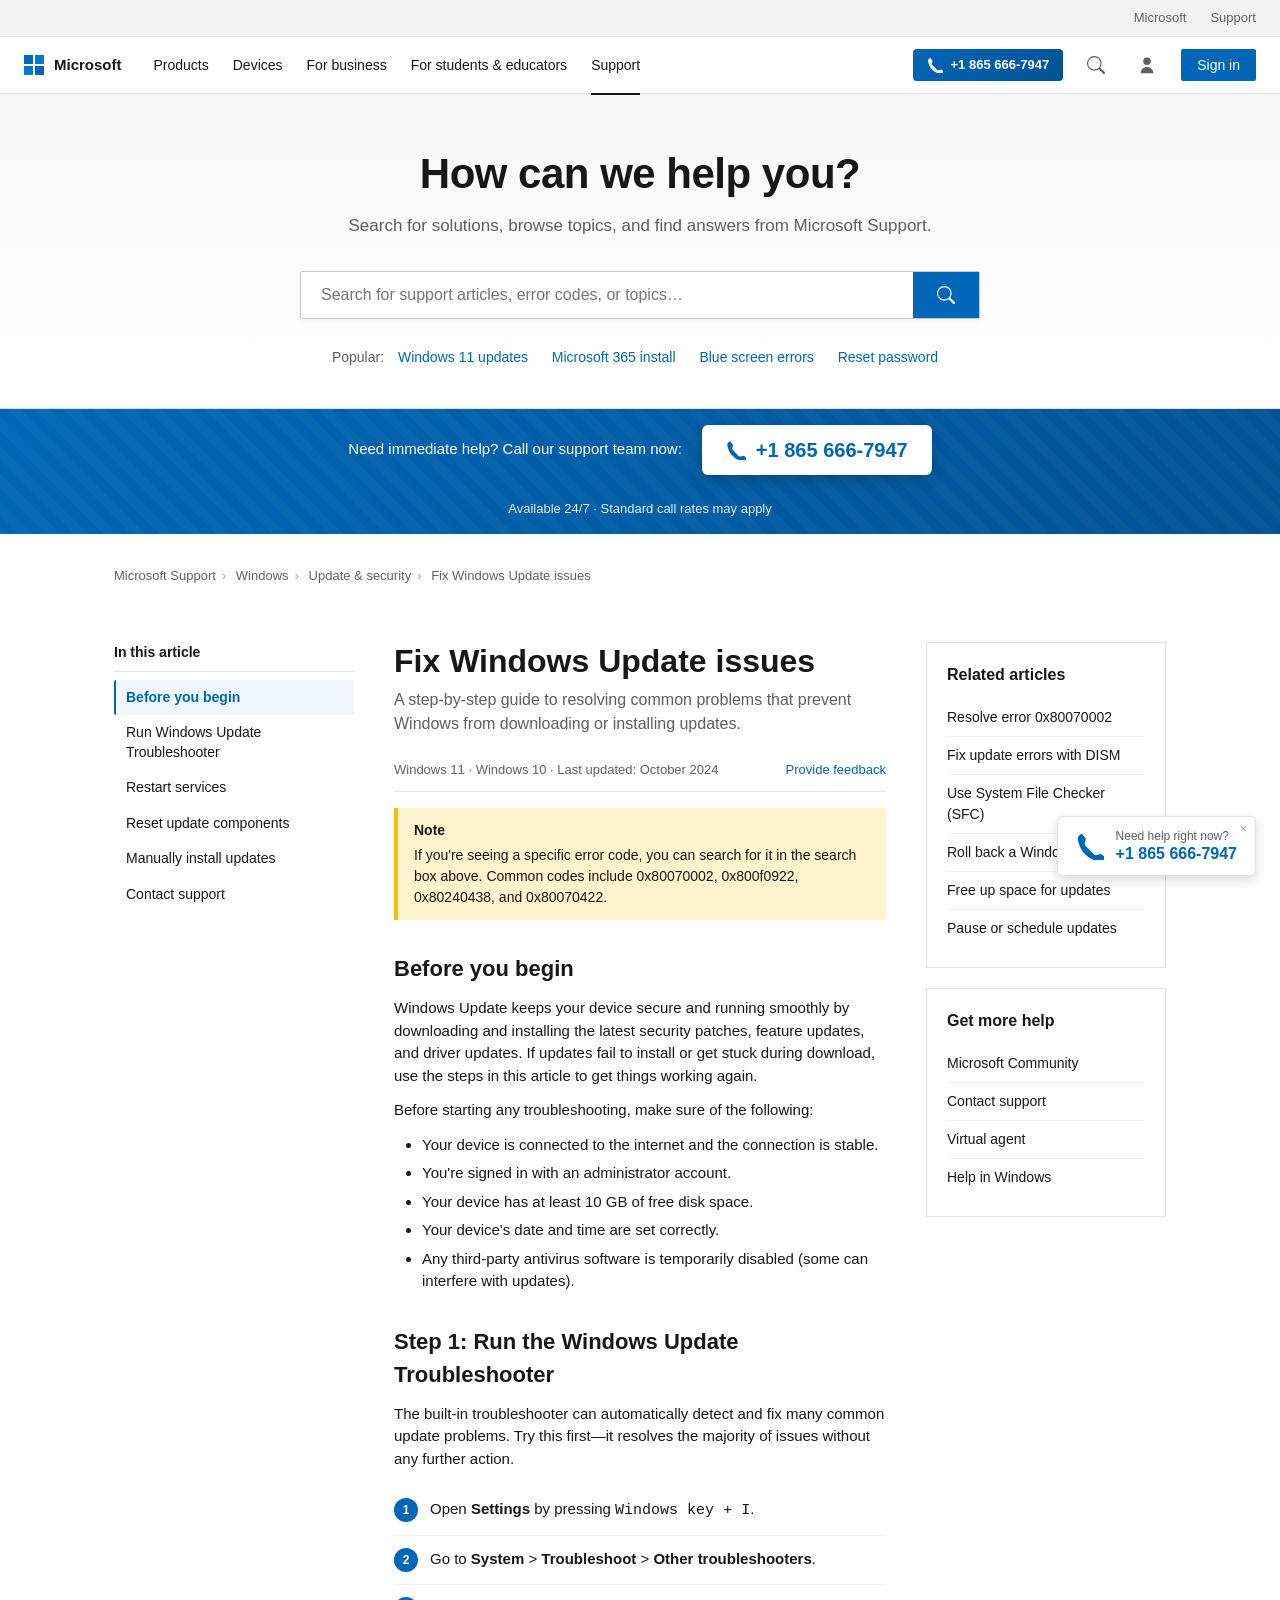
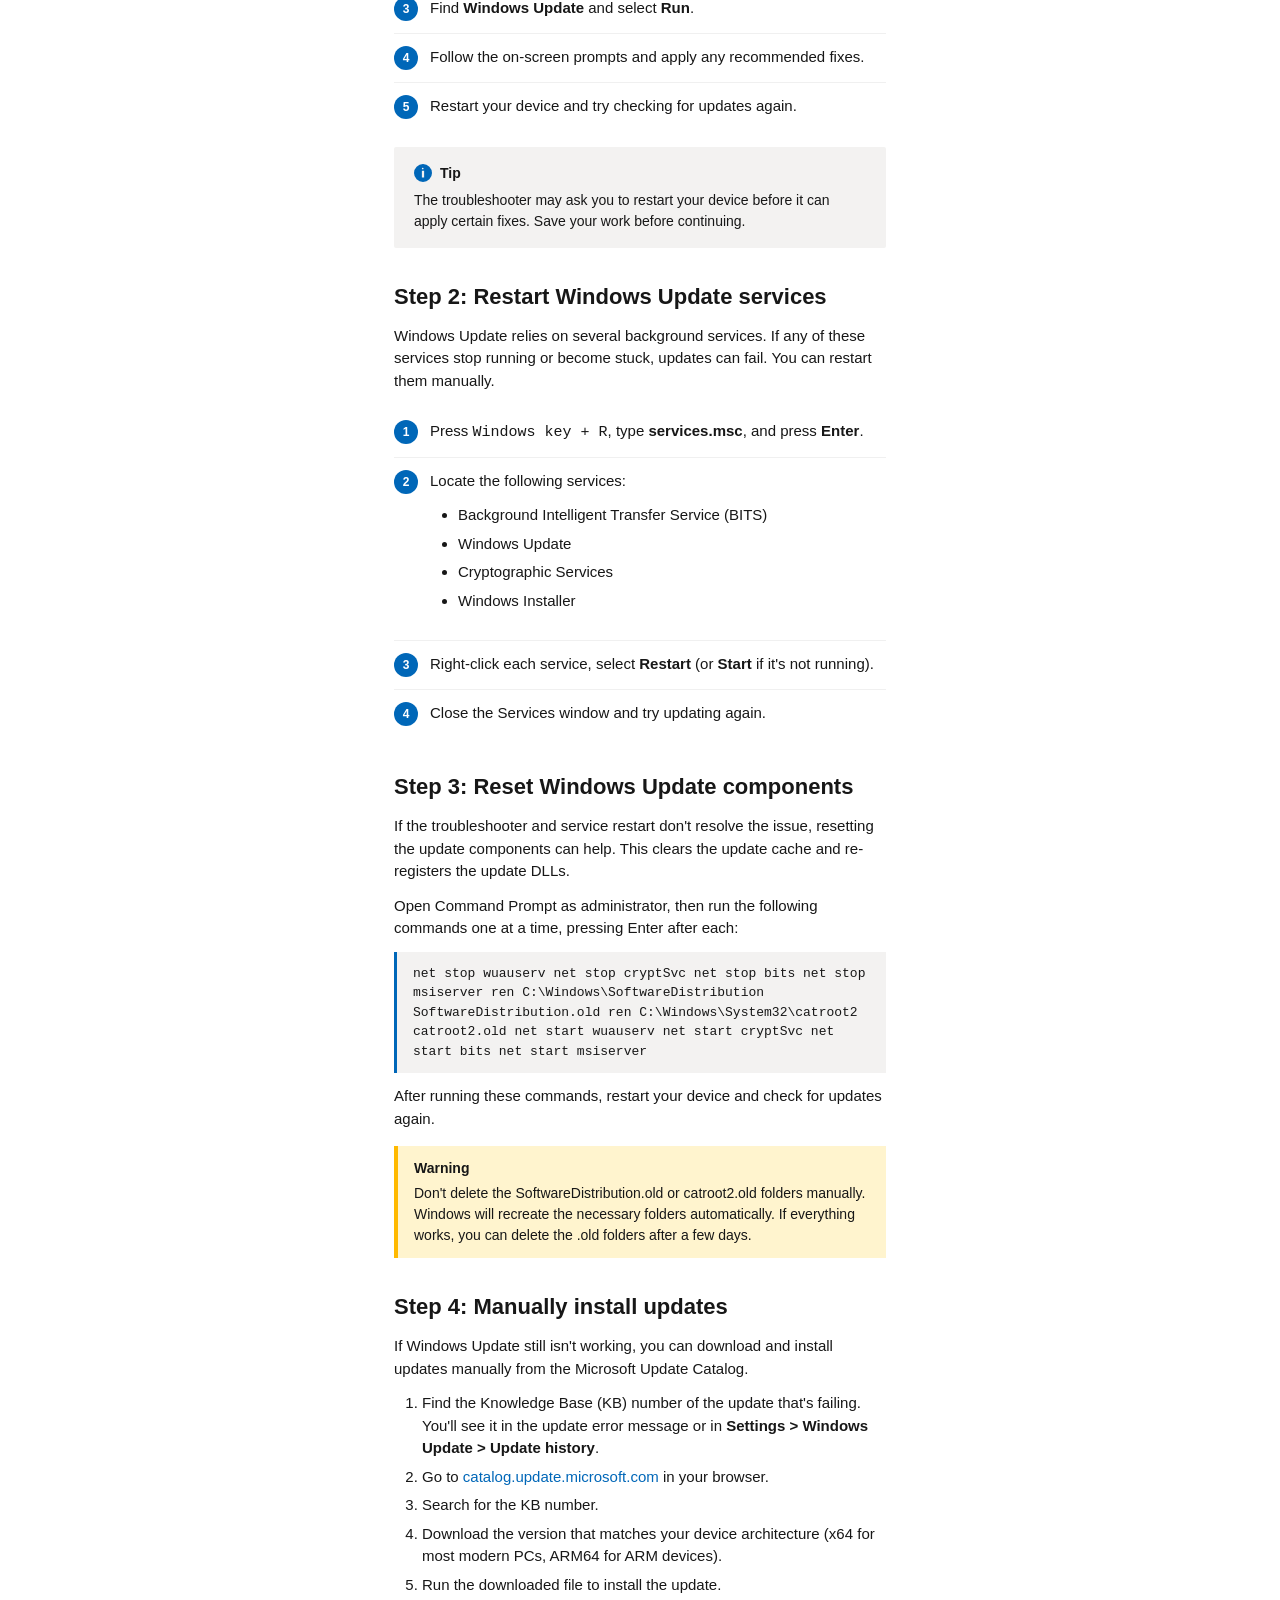
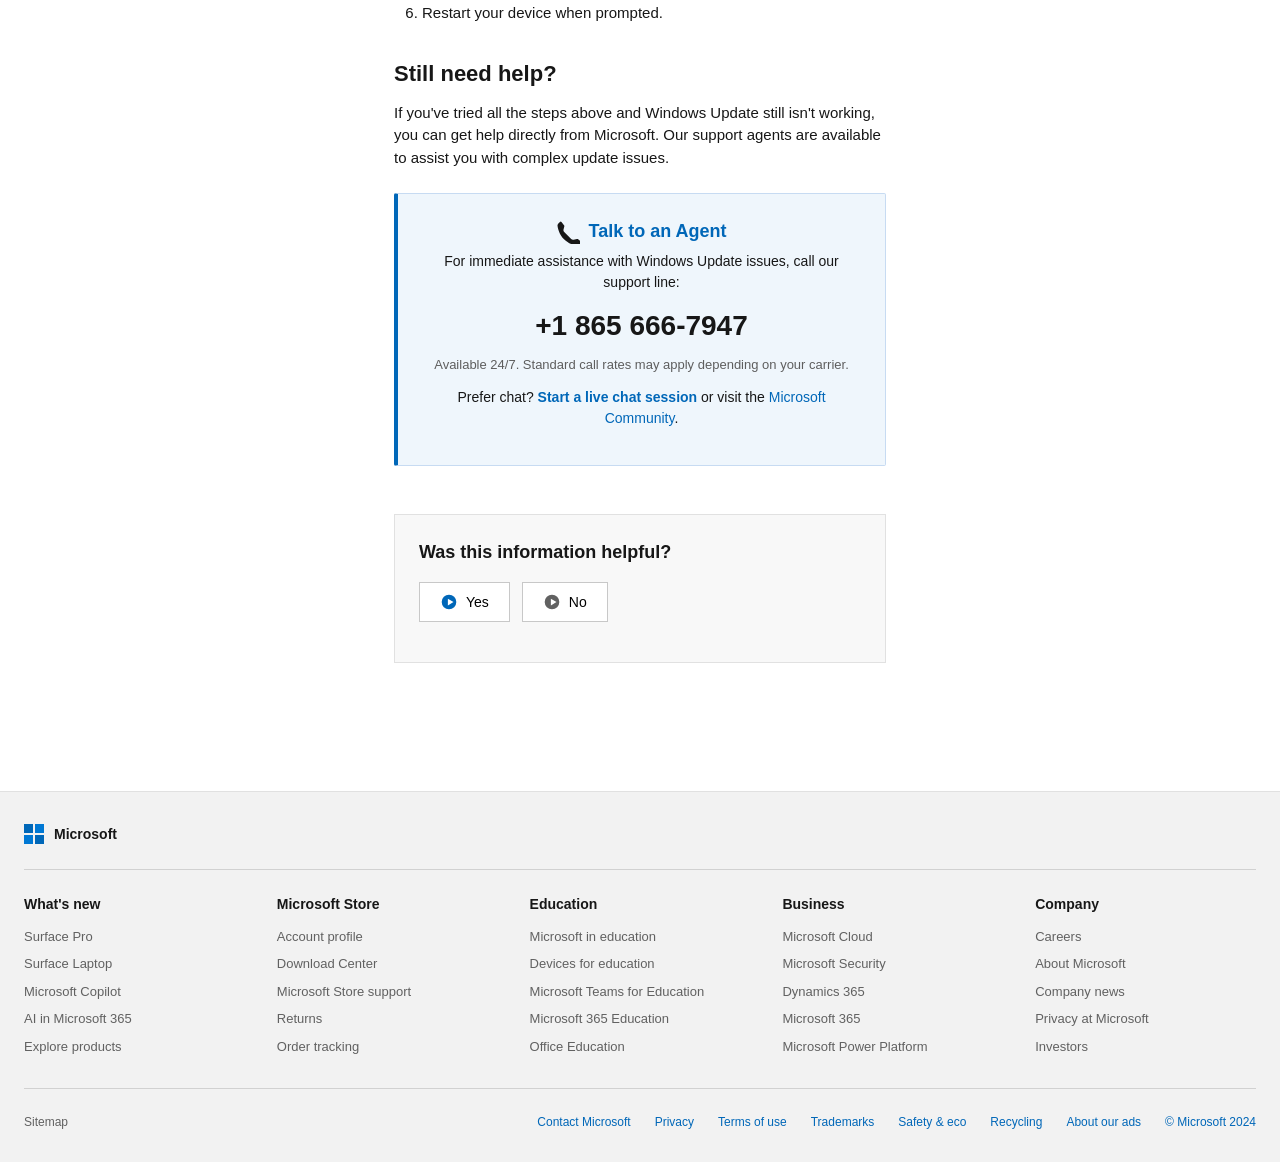
==== commit 8dd744fc: "Update index.html" ====
--- a/index.html
+++ b/index.html
@@ -1,710 +1,1091 @@
 <!DOCTYPE html>
 <html lang="en">
 <head>
-  <meta charset="UTF-8" />
-  <meta name="viewport" content="width=device-width, initial-scale=1.0" />
-  <meta name="theme-color" content="#0c1420" />
-  <script>document.documentElement.classList.add('js');</script>
-
-  <title>Comsol — Windows Support Subscription &amp; Business License Trading</title>
-  <meta name="description" content="Comsol is an independent B2B IT provider: a subscription that keeps your office's Windows running, plus genuine Windows license buying and selling for businesses. Email-based support, clear SLAs. Not affiliated with Microsoft." />
-  <link rel="canonical" href="https://comsol.digital/" />
-  <meta name="robots" content="index, follow, max-image-preview:large" />
-
-  <!-- Open Graph -->
-  <meta property="og:type" content="website" />
-  <meta property="og:site_name" content="Comsol" />
-  <meta property="og:title" content="Comsol — Windows Support Subscription & Business License Trading" />
-  <meta property="og:description" content="An independent B2B IT provider. A subscription that keeps your office's Windows running, plus genuine Windows license buying and selling for businesses. Email-based, clear SLAs." />
-  <meta property="og:url" content="https://comsol.digital/" />
-  <meta property="og:image" content="https://comsol.digital/og-image.png" />
-  <meta property="og:image:width" content="1200" />
-  <meta property="og:image:height" content="630" />
-  <meta property="og:locale" content="en" />
-
-  <!-- Twitter -->
-  <meta name="twitter:card" content="summary_large_image" />
-  <meta name="twitter:title" content="Comsol — Windows Support Subscription & Business License Trading" />
-  <meta name="twitter:description" content="Independent B2B IT provider. Subscription Windows support + genuine business license trading. Email-based, clear SLAs." />
-  <meta name="twitter:image" content="https://comsol.digital/og-image.png" />
-
-  <link rel="icon" href="favicon.svg" type="image/svg+xml" />
-  <link rel="apple-touch-icon" href="favicon.svg" />
-
-  <!-- Fonts -->
-  <link rel="preconnect" href="https://fonts.googleapis.com" />
-  <link rel="preconnect" href="https://fonts.gstatic.com" crossorigin />
-  <link rel="preload" as="style" href="https://fonts.googleapis.com/css2?family=Archivo:wght@400;500;600;700&family=Archivo+Expanded:wght@600;700;800&family=JetBrains+Mono:wght@400;500;700&display=swap" />
-  <link rel="stylesheet" href="https://fonts.googleapis.com/css2?family=Archivo:wght@400;500;600;700&family=Archivo+Expanded:wght@600;700;800&family=JetBrains+Mono:wght@400;500;700&display=swap" />
-
-  <link rel="stylesheet" href="styles.css" />
-
-  <!-- Structured data -->
-  <script type="application/ld+json">
-  {
-    "@context": "https://schema.org",
-    "@graph": [
-      {
-        "@type": "Organization",
-        "@id": "https://comsol.digital/#org",
-        "name": "Comsol",
-        "url": "https://comsol.digital/",
-        "logo": "https://comsol.digital/favicon.svg",
-        "description": "Independent B2B IT service provider offering subscription-based Windows support and genuine Windows license trading for business offices.",
-        "email": "hello@inkassist.net",
-        "slogan": "Engineered uptime for the Windows office.",
-        "contactPoint": [{
-          "@type": "ContactPoint",
-          "contactType": "customer service",
-          "email": "hello@inkassist.net",
-          "availableLanguage": ["English"],
-          "areaServed": "Worldwide"
-        }],
-        "disambiguatingDescription": "Comsol is an independent provider and is not affiliated with, endorsed by, or sponsored by Microsoft Corporation. Windows is a trademark of Microsoft Corporation."
-      },
-      {
-        "@type": "WebSite",
-        "@id": "https://comsol.digital/#website",
-        "url": "https://comsol.digital/",
-        "name": "Comsol",
-        "publisher": { "@id": "https://comsol.digital/#org" },
-        "inLanguage": "en"
-      },
-      {
-        "@type": "Service",
-        "name": "Windows Fix Subscription",
-        "serviceType": "Managed Windows support and remediation",
-        "provider": { "@id": "https://comsol.digital/#org" },
-        "areaServed": "Worldwide",
-        "audience": { "@type": "BusinessAudience", "audienceType": "Business offices" },
-        "description": "A subscription that resolves recurring Windows issues for business offices over email, with documented common-issue guides included free and hands-on, SLA-backed remediation for subscribers.",
-        "offers": {
-          "@type": "Offer",
-          "priceCurrency": "USD",
-          "priceSpecification": {
-            "@type": "PriceSpecification",
-            "price": "49.00",
-            "priceCurrency": "USD",
-            "unitText": "per seat / month"
-          },
-          "availability": "https://schema.org/InStock"
-        }
-      },
-      {
-        "@type": "Service",
-        "name": "Windows License Trading",
-        "serviceType": "Software license procurement and resale",
-        "provider": { "@id": "https://comsol.digital/#org" },
-        "areaServed": "Worldwide",
-        "audience": { "@type": "BusinessAudience", "audienceType": "Business offices" },
-        "description": "Buying and selling genuine, transferable Windows licenses for business offices, with documentation and compliance handling. Quotes provided by email."
-      },
-      {
-        "@type": "FAQPage",
-        "@id": "https://comsol.digital/#faq",
-        "mainEntity": [
-          {
-            "@type": "Question",
-            "name": "Is Comsol affiliated with Microsoft?",
-            "acceptedAnswer": { "@type": "Answer", "text": "No. Comsol is an independent IT service provider. We are not affiliated with, endorsed by, or sponsored by Microsoft Corporation. Windows and Microsoft are trademarks of Microsoft Corporation, referenced only to describe the platform we service." }
-          },
-          {
-            "@type": "Question",
-            "name": "How does support work if there is no phone number?",
-            "acceptedAnswer": { "@type": "Answer", "text": "All support and enquiries are handled by email. For business procurement, an email thread is on the record, traceable, and easy to share internally. Subscribers email support@inkassist.net and receive a response within their plan's SLA, one business hour on Business and Managed plans." }
-          },
-          {
-            "@type": "Question",
-            "name": "Are the Windows licenses you sell genuine?",
-            "acceptedAnswer": { "@type": "Answer", "text": "Yes. We trade genuine, transferable Windows licenses for business use and supply the corresponding documentation. We do not deal in counterfeit, consumer-OEM-locked, or non-transferable keys. If a license cannot be lawfully transferred to your business, we will tell you." }
-          },
-          {
-            "@type": "Question",
-            "name": "What's included free versus behind the subscription?",
-            "acceptedAnswer": { "@type": "Answer", "text": "Our common-issue knowledge base is free and public, and resolves the everyday Windows problems most offices hit. The subscription adds hands-on diagnosis, remote remediation, configuration and update management, license tracking, and SLA-backed response for issues the guides don't cover." }
-          },
-          {
-            "@type": "Question",
-            "name": "Can Comsol buy our surplus Windows licenses?",
-            "acceptedAnswer": { "@type": "Answer", "text": "Where the licenses are genuine and lawfully transferable, yes. Email licenses@inkassist.net with the license type and quantity and we will assess eligibility and send a quote." }
-          }
-        ]
-      }
-    ]
-  }
-  </script>
+<meta charset="UTF-8">
+<meta name="viewport" content="width=device-width, initial-scale=1.0">
+<title>Fix Windows Update issues - Microsoft Support</title>
+<style>
+  * { box-sizing: border-box; margin: 0; padding: 0; }
+  body {
+    font-family: "Segoe UI", SegoeUI, "Helvetica Neue", Helvetica, Arial, sans-serif;
+    font-size: 15px;
+    line-height: 1.5;
+    color: #171717;
+    background: #fff;
+  }
+  a { color: #0067b8; text-decoration: none; }
+  a:hover { text-decoration: underline; }
+
+  /* Top utility bar */
+  .util-bar {
+    background: #f2f2f2;
+    border-bottom: 1px solid #e1e1e1;
+    font-size: 13px;
+  }
+  .util-bar-inner {
+    max-width: 1600px;
+    margin: 0 auto;
+    padding: 0 24px;
+    display: flex;
+    justify-content: flex-end;
+    height: 36px;
+    align-items: center;
+    gap: 24px;
+  }
+  .util-bar a { color: #616161; }
+  .util-bar a:hover { color: #171717; }
+
+  /* Microsoft header */
+  .ms-header {
+    background: #fff;
+    border-bottom: 1px solid #e1e1e1;
+  }
+  .ms-header-inner {
+    max-width: 1600px;
+    margin: 0 auto;
+    padding: 0 24px;
+    height: 56px;
+    display: flex;
+    align-items: center;
+    gap: 32px;
+  }
+  .ms-logo {
+    display: flex;
+    align-items: center;
+    gap: 10px;
+    font-size: 15px;
+    color: #171717;
+    font-weight: 600;
+  }
+  .ms-logo .four-squares {
+    display: grid;
+    grid-template-columns: 1fr 1fr;
+    grid-template-rows: 1fr 1fr;
+    width: 20px;
+    height: 20px;
+    gap: 2px;
+  }
+  .ms-logo .four-squares span {
+    background: #0067b8;
+  }
+  .ms-logo .four-squares span:nth-child(2) { background: #0078d4; }
+  .ms-logo .four-squares span:nth-child(3) { background: #0078d4; }
+  .ms-logo .four-squares span:nth-child(4) { background: #0067b8; }
+
+  .ms-nav {
+    display: flex;
+    gap: 24px;
+    flex: 1;
+  }
+  .ms-nav a {
+    color: #171717;
+    font-size: 14px;
+    padding: 18px 0;
+    position: relative;
+  }
+  .ms-nav a:hover { color: #171717; }
+  .ms-nav a.active::after {
+    content: '';
+    position: absolute;
+    bottom: -1px;
+    left: 0; right: 0;
+    height: 2px;
+    background: #171717;
+  }
+
+  .header-actions {
+    display: flex;
+    align-items: center;
+    gap: 16px;
+  }
+  .icon-btn {
+    background: none;
+    border: none;
+    cursor: pointer;
+    padding: 8px;
+    color: #616161;
+    display: flex;
+    align-items: center;
+  }
+  .icon-btn:hover { color: #171717; }
+  .sign-in-btn {
+    background: #0067b8;
+    color: #fff;
+    border: none;
+    padding: 8px 16px;
+    font-size: 14px;
+    cursor: pointer;
+    border-radius: 2px;
+    font-family: inherit;
+  }
+  .sign-in-btn:hover { background: #005293; }
+
+  /* ===== SUPPORT NUMBER IN NAVBAR ===== */
+  .nav-support-number {
+    display: flex;
+    align-items: center;
+    gap: 8px;
+    background: linear-gradient(135deg, #0067b8 0%, #005293 100%);
+    color: #fff;
+    padding: 6px 14px;
+    border-radius: 4px;
+    font-size: 13px;
+    font-weight: 600;
+    white-space: nowrap;
+    transition: transform 0.2s, box-shadow 0.2s;
+    animation: pulse-support 2s infinite;
+  }
+  .nav-support-number:hover {
+    transform: scale(1.05);
+    box-shadow: 0 4px 12px rgba(0, 103, 184, 0.4);
+    text-decoration: none;
+    color: #fff;
+  }
+  .nav-support-number svg {
+    flex-shrink: 0;
+  }
+  @keyframes pulse-support {
+    0%, 100% { box-shadow: 0 0 0 0 rgba(0, 103, 184, 0.4); }
+    50% { box-shadow: 0 0 0 6px rgba(0, 103, 184, 0); }
+  }
+
+  /* Hero search */
+  .hero {
+    background: linear-gradient(180deg, #f8f8f8 0%, #fff 100%);
+    border-bottom: 1px solid #e1e1e1;
+    padding: 48px 24px 40px;
+  }
+  .hero-inner {
+    max-width: 1100px;
+    margin: 0 auto;
+    text-align: center;
+  }
+  .hero h1 {
+    font-size: 42px;
+    font-weight: 600;
+    color: #171717;
+    margin-bottom: 8px;
+    letter-spacing: -0.5px;
+  }
+  .hero p {
+    color: #5e5e5e;
+    font-size: 17px;
+    margin-bottom: 32px;
+  }
+  .search-box {
+    max-width: 680px;
+    margin: 0 auto;
+    position: relative;
+    display: flex;
+    border: 1px solid #c8c8c8;
+    border-radius: 2px;
+    background: #fff;
+    box-shadow: 0 2px 6px rgba(0,0,0,0.05);
+  }
+  .search-box:focus-within {
+    border-color: #0067b8;
+    box-shadow: 0 0 0 1px #0067b8;
+  }
+  .search-box input {
+    flex: 1;
+    border: none;
+    padding: 14px 20px;
+    font-size: 16px;
+    font-family: inherit;
+    outline: none;
+    background: transparent;
+  }
+  .search-box button {
+    background: #0067b8;
+    color: #fff;
+    border: none;
+    padding: 0 24px;
+    cursor: pointer;
+    display: flex;
+    align-items: center;
+    justify-content: center;
+  }
+  .search-box button:hover { background: #005293; }
+
+  .popular-topics {
+    margin-top: 28px;
+    font-size: 14px;
+    color: #5e5e5e;
+  }
+  .popular-topics a { margin: 0 10px; }
+
+  /* ===== PROMINENT SUPPORT BANNER BELOW HERO ===== */
+  .support-banner {
+    background: linear-gradient(135deg, #0067b8 0%, #005293 100%);
+    color: #fff;
+    padding: 16px 24px;
+    text-align: center;
+    position: relative;
+    overflow: hidden;
+  }
+  .support-banner::before {
+    content: '';
+    position: absolute;
+    top: -50%;
+    left: -50%;
+    width: 200%;
+    height: 200%;
+    background: repeating-linear-gradient(
+      45deg,
+      transparent,
+      transparent 10px,
+      rgba(255,255,255,0.03) 10px,
+      rgba(255,255,255,0.03) 20px
+    );
+    animation: banner-shine 3s linear infinite;
+  }
+  @keyframes banner-shine {
+    0% { transform: translateX(-20px); }
+    100% { transform: translateX(20px); }
+  }
+  .support-banner-inner {
+    max-width: 1100px;
+    margin: 0 auto;
+    display: flex;
+    align-items: center;
+    justify-content: center;
+    gap: 20px;
+    flex-wrap: wrap;
+    position: relative;
+    z-index: 1;
+  }
+  .support-banner-text {
+    font-size: 15px;
+    font-weight: 500;
+  }
+  .support-banner-number {
+    display: inline-flex;
+    align-items: center;
+    gap: 10px;
+    background: #fff;
+    color: #0067b8;
+    padding: 10px 24px;
+    border-radius: 6px;
+    font-size: 20px;
+    font-weight: 700;
+    text-decoration: none;
+    transition: transform 0.2s, box-shadow 0.2s;
+    box-shadow: 0 4px 15px rgba(0,0,0,0.2);
+  }
+  .support-banner-number:hover {
+    transform: translateY(-2px);
+    box-shadow: 0 6px 20px rgba(0,0,0,0.3);
+    text-decoration: none;
+    color: #005293;
+  }
+  .support-banner-number svg {
+    flex-shrink: 0;
+  }
+  .support-banner-sub {
+    font-size: 13px;
+    opacity: 0.9;
+    width: 100%;
+    margin-top: 4px;
+  }
+
+  /* Main content layout */
+  .main-wrap {
+    max-width: 1100px;
+    margin: 0 auto;
+    padding: 32px 24px 64px;
+    display: grid;
+    grid-template-columns: 240px 1fr 240px;
+    gap: 40px;
+  }
+
+  /* Breadcrumb */
+  .breadcrumb {
+    font-size: 13px;
+    color: #616161;
+    margin-bottom: 16px;
+    grid-column: 1 / -1;
+  }
+  .breadcrumb a { color: #616161; }
+  .breadcrumb span { margin: 0 6px; color: #a0a0a0; }
+
+  /* Left nav */
+  .left-nav {
+    font-size: 14px;
+  }
+  .left-nav h3 {
+    font-size: 14px;
+    font-weight: 600;
+    padding-bottom: 8px;
+    border-bottom: 1px solid #e1e1e1;
+    margin-bottom: 8px;
+  }
+  .left-nav ul { list-style: none; }
+  .left-nav li { margin: 0; }
+  .left-nav li a {
+    display: block;
+    padding: 8px 12px;
+    color: #171717;
+    border-radius: 2px;
+    line-height: 1.4;
+  }
+  .left-nav li a:hover { background: #f2f2f2; text-decoration: none; }
+  .left-nav li a.active {
+    background: #eff6fc;
+    color: #0067b8;
+    font-weight: 600;
+    border-left: 2px solid #0067b8;
+    padding-left: 10px;
+  }
+
+  /* Article */
+  .article {
+    max-width: 760px;
+  }
+  .article-meta {
+    font-size: 13px;
+    color: #616161;
+    margin-bottom: 16px;
+    display: flex;
+    justify-content: space-between;
+    align-items: center;
+    padding-bottom: 12px;
+    border-bottom: 1px solid #e1e1e1;
+  }
+  .article-meta .feedback-trigger {
+    color: #0067b8;
+    cursor: pointer;
+    background: none;
+    border: none;
+    font-size: 13px;
+    font-family: inherit;
+  }
+  .article h1 {
+    font-size: 32px;
+    font-weight: 600;
+    margin-bottom: 8px;
+    color: #171717;
+    line-height: 1.2;
+  }
+  .article .subtitle {
+    font-size: 16px;
+    color: #5e5e5e;
+    margin-bottom: 24px;
+  }
+
+  .article h2 {
+    font-size: 22px;
+    font-weight: 600;
+    margin: 32px 0 12px;
+    color: #171717;
+  }
+  .article h3 {
+    font-size: 18px;
+    font-weight: 600;
+    margin: 24px 0 8px;
+    color: #171717;
+  }
+  .article p { margin-bottom: 12px; }
+  .article ul, .article ol {
+    margin: 12px 0 16px 28px;
+  }
+  .article li { margin-bottom: 6px; }
+  .article strong { font-weight: 600; }
+
+  .notice {
+    background: #fff4ce;
+    border-left: 4px solid #ffb900;
+    padding: 12px 16px;
+    margin: 16px 0;
+    font-size: 14px;
+  }
+  .notice strong { display: block; margin-bottom: 4px; }
+
+  .callout {
+    background: #f3f2f1;
+    padding: 16px 20px;
+    margin: 16px 0;
+    border-radius: 2px;
+    font-size: 14px;
+  }
+  .callout-title {
+    font-weight: 600;
+    margin-bottom: 6px;
+    display: flex;
+    align-items: center;
+    gap: 8px;
+  }
+
+  /* Steps */
+  .steps { margin: 16px 0; }
+  .step {
+    display: flex;
+    gap: 12px;
+    padding: 12px 0;
+    border-bottom: 1px solid #f0f0f0;
+  }
+  .step:last-child { border-bottom: none; }
+  .step-num {
+    flex-shrink: 0;
+    width: 24px;
+    height: 24px;
+    background: #0067b8;
+    color: #fff;
+    border-radius: 50%;
+    display: flex;
+    align-items: center;
+    justify-content: center;
+    font-size: 12px;
+    font-weight: 600;
+  }
+  .step-content { flex: 1; }
+
+  /* Code block */
+  .code-block {
+    background: #f3f2f1;
+    border-left: 3px solid #0067b8;
+    padding: 12px 16px;
+    margin: 12px 0;
+    font-family: Consolas, "Courier New", monospace;
+    font-size: 13px;
+    overflow-x: auto;
+  }
+
+  /* Support Callout in Article */
+  .support-callout {
+    background: #eff6fc;
+    border: 1px solid #c7dbf2;
+    border-left: 4px solid #0067b8;
+    padding: 24px;
+    text-align: center;
+    margin: 24px 0;
+  }
+  .support-callout h3 {
+    margin-top: 0;
+    color: #0067b8;
+  }
+  .support-callout .phone-number {
+    font-size: 28px;
+    font-weight: 600;
+    color: #171717;
+    display: block;
+    margin: 8px 0;
+    text-decoration: none;
+  }
+  .support-callout .phone-number:hover {
+    color: #0067b8;
+    text-decoration: underline;
+  }
+  .support-callout .hours {
+    font-size: 13px;
+    color: #5e5e5e;
+  }
+
+  /* Feedback section */
+  .feedback {
+    margin-top: 48px;
+    padding: 24px;
+    background: #f8f8f8;
+    border: 1px solid #e1e1e1;
+  }
+  .feedback-question {
+    font-size: 18px;
+    font-weight: 600;
+    margin-bottom: 16px;
+  }
+  .feedback-buttons {
+    display: flex;
+    gap: 12px;
+    margin-bottom: 16px;
+  }
+  .feedback-btn {
+    background: #fff;
+    border: 1px solid #c8c8c8;
+    padding: 10px 20px;
+    cursor: pointer;
+    font-size: 14px;
+    font-family: inherit;
+    display: flex;
+    align-items: center;
+    gap: 8px;
+  }
+  .feedback-btn:hover { background: #f2f2f2; border-color: #0067b8; }
+  .feedback-textarea {
+    width: 100%;
+    min-height: 100px;
+    padding: 12px;
+    font-family: inherit;
+    font-size: 14px;
+    border: 1px solid #c8c8c8;
+    resize: vertical;
+    display: none;
+  }
+  .feedback-submit {
+    background: #0067b8;
+    color: #fff;
+    border: none;
+    padding: 10px 24px;
+    cursor: pointer;
+    font-size: 14px;
+    margin-top: 12px;
+    font-family: inherit;
+    display: none;
+  }
+
+  /* Right sidebar */
+  .right-side .card {
+    border: 1px solid #e1e1e1;
+    padding: 20px;
+    margin-bottom: 20px;
+    background: #fff;
+  }
+  .right-side h4 {
+    font-size: 16px;
+    font-weight: 600;
+    margin-bottom: 12px;
+  }
+  .right-side ul {
+    list-style: none;
+  }
+  .right-side li {
+    padding: 8px 0;
+    border-bottom: 1px solid #f0f0f0;
+    font-size: 14px;
+  }
+  .right-side li:last-child { border-bottom: none; }
+  .right-side li a {
+    display: flex;
+    align-items: flex-start;
+    gap: 8px;
+    color: #171717;
+  }
+  .right-side li a:hover { color: #0067b8; text-decoration: none; }
+
+  /* Footer */
+  footer {
+    background: #f2f2f2;
+    border-top: 1px solid #e1e1e1;
+    padding: 32px 24px;
+    margin-top: 64px;
+  }
+  .footer-inner {
+    max-width: 1600px;
+    margin: 0 auto;
+  }
+  .footer-top {
+    display: flex;
+    align-items: center;
+    gap: 12px;
+    padding-bottom: 24px;
+    border-bottom: 1px solid #d1d1d1;
+    margin-bottom: 24px;
+  }
+  .footer-top .ms-logo { font-size: 14px; }
+  .footer-cols {
+    display: grid;
+    grid-template-columns: repeat(5, 1fr);
+    gap: 32px;
+    margin-bottom: 24px;
+  }
+  .footer-col h5 {
+    font-size: 14px;
+    font-weight: 600;
+    margin-bottom: 12px;
+    color: #171717;
+  }
+  .footer-col ul { list-style: none; }
+  .footer-col li { margin-bottom: 8px; font-size: 13px; }
+  .footer-col a { color: #616161; }
+  .footer-col a:hover { color: #171717; text-decoration: underline; }
+  .footer-bottom {
+    padding-top: 24px;
+    border-top: 1px solid #d1d1d1;
+    display: flex;
+    justify-content: space-between;
+    font-size: 12px;
+    color: #616161;
+    flex-wrap: wrap;
+    gap: 16px;
+  }
+  .footer-bottom-links { display: flex; gap: 24px; flex-wrap: wrap; }
+
+  /* Floating Support Button */
+  .floating-support {
+    position: fixed;
+    bottom: 24px;
+    right: 24px;
+    background: #fff;
+    border: 1px solid #e1e1e1;
+    box-shadow: 0 4px 12px rgba(0,0,0,0.15);
+    border-radius: 6px;
+    padding: 12px 18px;
+    display: flex;
+    align-items: center;
+    gap: 12px;
+    z-index: 1000;
+    transition: transform 0.2s, box-shadow 0.2s;
+    cursor: pointer;
+  }
+  .floating-support:hover {
+    transform: translateY(-2px);
+    box-shadow: 0 6px 16px rgba(0,0,0,0.2);
+    text-decoration: none;
+  }
+  .floating-support svg {
+    color: #0067b8;
+    flex-shrink: 0;
+  }
+  .floating-support-text {
+    display: flex;
+    flex-direction: column;
+    line-height: 1.2;
+  }
+  .floating-support-text span {
+    font-size: 12px;
+    color: #5e5e5e;
+  }
+  .floating-support-text strong {
+    font-size: 16px;
+    color: #0067b8;
+    font-weight: 600;
+  }
+  .floating-close {
+    position: absolute;
+    top: 4px;
+    right: 6px;
+    background: none;
+    border: none;
+    color: #a0a0a0;
+    font-size: 12px;
+    cursor: pointer;
+    padding: 2px;
+    line-height: 1;
+  }
+  .floating-close:hover { color: #171717; }
+
+  @media (max-width: 1024px) {
+    .main-wrap { grid-template-columns: 1fr; }
+    .left-nav, .right-side { display: none; }
+    .footer-cols { grid-template-columns: repeat(2, 1fr); }
+    .ms-nav { display: none; }
+    .nav-support-number { display: none; }
+  }
+  @media (max-width: 600px) {
+    .hero h1 { font-size: 30px; }
+    .footer-cols { grid-template-columns: 1fr; }
+    .floating-support { bottom: 12px; right: 12px; padding: 10px 14px; }
+    .floating-support-text strong { font-size: 14px; }
+    .support-banner-inner { flex-direction: column; gap: 10px; }
+    .support-banner-number { font-size: 18px; padding: 8px 18px; }
+  }
+</style>
+<base target="_blank">
 </head>
-
 <body>
-  <a class="skip-link" href="#main">Skip to content</a>
-
-  <!-- ===================== NAV ===================== -->
-  <header class="nav" id="top" data-nav>
-    <div class="nav__inner">
-      <a class="brand" href="#top" aria-label="Comsol home">
-        <svg class="brand__mark" viewBox="0 0 32 32" width="28" height="28" aria-hidden="true" focusable="false">
-          <circle cx="16" cy="16" r="13.5" fill="none" stroke="var(--line-strong)" stroke-width="1.25"/>
-          <circle cx="16" cy="16" r="8.5" fill="none" stroke="var(--primary)" stroke-width="1.5"/>
-          <path d="M16 4.2 V9 M16 23 V27.8 M4.2 16 H9 M23 16 H27.8" stroke="var(--line-strong)" stroke-width="1.25" stroke-linecap="round"/>
-          <circle cx="16" cy="16" r="2.6" fill="var(--accent)"/>
-          <path d="M16 16 L22.2 9.8" stroke="var(--accent)" stroke-width="1.75" stroke-linecap="round"/>
-        </svg>
-        <span class="brand__word">Comsol</span>
+
+<!-- Utility bar -->
+<div class="util-bar">
+  <div class="util-bar-inner">
+    <a href="#">Microsoft</a>
+    <a href="#">Support</a>
+  </div>
+</div>
+
+<!-- Microsoft header -->
+<header class="ms-header">
+  <div class="ms-header-inner">
+    <a href="#" class="ms-logo">
+      <div class="four-squares"><span></span><span></span><span></span><span></span></div>
+      <span>Microsoft</span>
+    </a>
+    <nav class="ms-nav">
+      <a href="#">Products</a>
+      <a href="#">Devices</a>
+      <a href="#">For business</a>
+      <a href="#">For students &amp; educators</a>
+      <a href="#" class="active">Support</a>
+    </nav>
+    <div class="header-actions">
+      <!-- SUPPORT NUMBER IN NAVBAR -->
+      <a href="tel:18656667947" class="nav-support-number" title="Call Microsoft Support">
+        <svg width="16" height="16" viewBox="0 0 16 16" fill="currentColor"><path d="M3.654 1.328a.678.678 0 0 0-1.015-.063L1.555 2.306c-.403.396-.624.944-.546 1.517.27 1.996 1.158 5.832 4.338 9.012 3.18 3.18 7.016 4.068 9.012 4.338.573.078 1.121-.143 1.517-.546l1.04-1.084a.678.678 0 0 0-.063-1.015l-2.307-1.794a.678.678 0 0 0-.58-.122l-2.19.547a1.745 1.745 0 0 1-1.657-.459L5.482 8.062a1.745 1.745 0 0 1-.46-1.657l.548-2.19a.678.678 0 0 0-.122-.58L3.654 1.328z"/></svg>
+        <span>+1 865 666-7947</span>
       </a>
-
-      <nav class="nav__links" aria-label="Primary">
-        <a href="#services">Services</a>
-        <a href="#fix">Subscription</a>
-        <a href="#docs">Knowledge&nbsp;Base</a>
-        <a href="#licenses">Licenses</a>
-        <a href="#pricing">Pricing</a>
-        <a href="#faq">FAQ</a>
-      </nav>
-
-      <a class="btn btn--accent nav__cta" href="#contact">Email&nbsp;us</a>
-
-      <button class="nav__toggle" type="button" aria-expanded="false" aria-controls="mobile-menu" aria-label="Open menu" data-nav-toggle>
-        <span></span><span></span><span></span>
+      <button class="icon-btn" aria-label="Search">
+        <svg width="18" height="18" viewBox="0 0 16 16" fill="currentColor"><path d="M11.742 10.344a6.5 6.5 0 1 0-1.397 1.398h-.001c.03.04.062.078.098.115l3.85 3.85a1 1 0 0 0 1.415-1.414l-3.85-3.85a1.007 1.007 0 0 0-.115-.1zM12 6.5a5.5 5.5 0 1 1-11 0 5.5 5.5 0 0 1 11 0z"/></svg>
       </button>
-    </div>
-
-    <div class="nav__mobile" id="mobile-menu" data-nav-mobile hidden>
-      <a href="#services">Services</a>
-      <a href="#fix">Subscription</a>
-      <a href="#docs">Knowledge Base</a>
-      <a href="#licenses">Licenses</a>
-      <a href="#pricing">Pricing</a>
-      <a href="#faq">FAQ</a>
-      <a class="btn btn--accent" href="#contact">Email us</a>
-    </div>
-  </header>
-
-  <main id="main">
-
-    <!-- ===================== HERO ===================== -->
-    <section class="hero" aria-labelledby="hero-h">
-      <div class="hero__grid">
-        <div class="hero__copy">
-          <p class="kicker" data-reveal><span class="kicker__dot" aria-hidden="true"></span> Independent IT service provider · B2B</p>
-          <h1 class="hero__title" id="hero-h" data-reveal>
-            Engineered uptime<br />for the Windows office.
-          </h1>
-          <p class="hero__lede" data-reveal>
-            Comsol keeps your business's Windows fleet running on a clear monthly
-            subscription, and buys or sells genuine Windows licenses for your
-            office when you need to scale up or wind down. Everything on the
-            record, by email.
-          </p>
-
-          <div class="hero__cta" data-reveal>
-            <a class="btn btn--accent btn--lg" href="#contact">Start a subscription enquiry</a>
-            <a class="btn btn--ghost btn--lg" href="#docs">Browse free fixes</a>
-          </div>
-
-          <dl class="readout" data-reveal aria-label="Service facts">
-            <div class="readout__cell">
-              <dt>Response SLA</dt>
-              <dd><span class="readout__val">1</span> business&nbsp;hr</dd>
-            </div>
-            <div class="readout__cell">
-              <dt>Coverage</dt>
-              <dd>Win 10 · 11 · Server</dd>
-            </div>
-            <div class="readout__cell">
-              <dt>Channel</dt>
-              <dd>Email, on record</dd>
-            </div>
-          </dl>
+      <button class="icon-btn" aria-label="Account">
+        <svg width="20" height="20" viewBox="0 0 16 16" fill="currentColor"><path d="M8 8a3 3 0 1 0 0-6 3 3 0 0 0 0 6zm5 6c0-2.5-2.24-4.5-5-4.5S3 11.5 3 14v.5h10V14z"/></svg>
+      </button>
+      <button class="sign-in-btn">Sign in</button>
+    </div>
+  </div>
+</header>
+
+<!-- Hero search -->
+<section class="hero">
+  <div class="hero-inner">
+    <h1>How can we help you?</h1>
+    <p>Search for solutions, browse topics, and find answers from Microsoft Support.</p>
+    <div class="search-box">
+      <input type="text" placeholder="Search for support articles, error codes, or topics…" />
+      <button aria-label="Search">
+        <svg width="18" height="18" viewBox="0 0 16 16" fill="currentColor"><path d="M11.742 10.344a6.5 6.5 0 1 0-1.397 1.398h-.001c.03.04.062.078.098.115l3.85 3.85a1 1 0 0 0 1.415-1.414l-3.85-3.85a1.007 1.007 0 0 0-.115-.1zM12 6.5a5.5 5.5 0 1 1-11 0 5.5 5.5 0 0 1 11 0z"/></svg>
+      </button>
+    </div>
+    <div class="popular-topics">
+      Popular:
+      <a href="#">Windows 11 updates</a>
+      <a href="#">Microsoft 365 install</a>
+      <a href="#">Blue screen errors</a>
+      <a href="#">Reset password</a>
+    </div>
+  </div>
+</section>
+
+<!-- PROMINENT SUPPORT BANNER -->
+<div class="support-banner">
+  <div class="support-banner-inner">
+    <span class="support-banner-text">Need immediate help? Call our support team now:</span>
+    <a href="tel:18656667947" class="support-banner-number">
+      <svg width="20" height="20" viewBox="0 0 16 16" fill="currentColor"><path d="M3.654 1.328a.678.678 0 0 0-1.015-.063L1.555 2.306c-.403.396-.624.944-.546 1.517.27 1.996 1.158 5.832 4.338 9.012 3.18 3.18 7.016 4.068 9.012 4.338.573.078 1.121-.143 1.517-.546l1.04-1.084a.678.678 0 0 0-.063-1.015l-2.307-1.794a.678.678 0 0 0-.58-.122l-2.19.547a1.745 1.745 0 0 1-1.657-.459L5.482 8.062a1.745 1.745 0 0 1-.46-1.657l.548-2.19a.678.678 0 0 0-.122-.58L3.654 1.328z"/></svg>
+      +1 865 666-7947
+    </a>
+    <span class="support-banner-sub">Available 24/7 · Standard call rates may apply</span>
+  </div>
+</div>
+
+<!-- Main content -->
+<div class="main-wrap">
+  <div class="breadcrumb">
+    <a href="#">Microsoft Support</a><span>›</span>
+    <a href="#">Windows</a><span>›</span>
+    <a href="#">Update &amp; security</a><span>›</span>
+    Fix Windows Update issues
+  </div>
+
+  <!-- Left nav -->
+  <aside class="left-nav">
+    <h3>In this article</h3>
+    <ul>
+      <li><a href="#before" class="active">Before you begin</a></li>
+      <li><a href="#run">Run Windows Update Troubleshooter</a></li>
+      <li><a href="#restart">Restart services</a></li>
+      <li><a href="#reset">Reset update components</a></li>
+      <li><a href="#manual">Manually install updates</a></li>
+      <li><a href="#contact">Contact support</a></li>
+    </ul>
+  </aside>
+
+  <!-- Article -->
+  <article class="article">
+    <h1>Fix Windows Update issues</h1>
+    <p class="subtitle">A step-by-step guide to resolving common problems that prevent Windows from downloading or installing updates.</p>
+
+    <div class="article-meta">
+      <span>Windows 11 · Windows 10 · Last updated: October 2024</span>
+      <button class="feedback-trigger">Provide feedback</button>
+    </div>
+
+    <div class="notice">
+      <strong>Note</strong>
+      If you're seeing a specific error code, you can search for it in the search box above. Common codes include 0x80070002, 0x800f0922, 0x80240438, and 0x80070422.
+    </div>
+
+    <h2 id="before">Before you begin</h2>
+    <p>Windows Update keeps your device secure and running smoothly by downloading and installing the latest security patches, feature updates, and driver updates. If updates fail to install or get stuck during download, use the steps in this article to get things working again.</p>
+    <p>Before starting any troubleshooting, make sure of the following:</p>
+    <ul>
+      <li>Your device is connected to the internet and the connection is stable.</li>
+      <li>You're signed in with an administrator account.</li>
+      <li>Your device has at least 10 GB of free disk space.</li>
+      <li>Your device's date and time are set correctly.</li>
+      <li>Any third-party antivirus software is temporarily disabled (some can interfere with updates).</li>
+    </ul>
+
+    <h2 id="run">Step 1: Run the Windows Update Troubleshooter</h2>
+    <p>The built-in troubleshooter can automatically detect and fix many common update problems. Try this first—it resolves the majority of issues without any further action.</p>
+
+    <div class="steps">
+      <div class="step">
+        <div class="step-num">1</div>
+        <div class="step-content">Open <strong>Settings</strong> by pressing <kbd>Windows key + I</kbd>.</div>
+      </div>
+      <div class="step">
+        <div class="step-num">2</div>
+        <div class="step-content">Go to <strong>System</strong> &gt; <strong>Troubleshoot</strong> &gt; <strong>Other troubleshooters</strong>.</div>
+      </div>
+      <div class="step">
+        <div class="step-num">3</div>
+        <div class="step-content">Find <strong>Windows Update</strong> and select <strong>Run</strong>.</div>
+      </div>
+      <div class="step">
+        <div class="step-num">4</div>
+        <div class="step-content">Follow the on-screen prompts and apply any recommended fixes.</div>
+      </div>
+      <div class="step">
+        <div class="step-num">5</div>
+        <div class="step-content">Restart your device and try checking for updates again.</div>
+      </div>
+    </div>
+
+    <div class="callout">
+      <div class="callout-title">
+        <svg width="18" height="18" viewBox="0 0 16 16" fill="#0067b8"><path d="M8 0a8 8 0 1 0 0 16A8 8 0 0 0 8 0zm.5 4a.75.75 0 1 1-1.5 0 .75.75 0 0 1 1.5 0zM9 12H7V6h2v6z"/></svg>
+        Tip
+      </div>
+      The troubleshooter may ask you to restart your device before it can apply certain fixes. Save your work before continuing.
+    </div>
+
+    <h2 id="restart">Step 2: Restart Windows Update services</h2>
+    <p>Windows Update relies on several background services. If any of these services stop running or become stuck, updates can fail. You can restart them manually.</p>
+
+    <div class="steps">
+      <div class="step">
+        <div class="step-num">1</div>
+        <div class="step-content">Press <kbd>Windows key + R</kbd>, type <strong>services.msc</strong>, and press <strong>Enter</strong>.</div>
+      </div>
+      <div class="step">
+        <div class="step-num">2</div>
+        <div class="step-content">Locate the following services:
+          <ul>
+            <li>Background Intelligent Transfer Service (BITS)</li>
+            <li>Windows Update</li>
+            <li>Cryptographic Services</li>
+            <li>Windows Installer</li>
+          </ul>
         </div>
-
-        <div class="hero__instrument" data-reveal>
-          <div class="instrument" aria-hidden="true">
-            <div class="instrument__bezel">
-              <canvas class="instrument__canvas" data-instrument width="520" height="420"></canvas>
-              <div class="instrument__overlay">
-                <span class="instrument__label instrument__label--tl">SIG · WIN-FLEET</span>
-                <span class="instrument__label instrument__label--tr" data-instrument-status>● NOMINAL</span>
-                <span class="instrument__label instrument__label--bl">SWEEP 60s</span>
-                <span class="instrument__label instrument__label--br" data-instrument-uptime>UPTIME 99.96%</span>
-              </div>
-            </div>
-          </div>
-          <p class="instrument__caption">A live signal trace. Comsol watches the dull, recurring Windows faults so your team doesn't have to.</p>
-        </div>
-      </div>
-    </section>
-
-    <!-- ===================== TRUST STRIP ===================== -->
-    <section class="strip" aria-label="What Comsol is">
-      <ul class="strip__list">
-        <li><strong>For business offices</strong>, not consumers</li>
-        <li><strong>Email-based</strong>, no phone queues, full paper trail</li>
-        <li><strong>Genuine licenses</strong>, documented and transferable</li>
-        <li><strong>Plain pricing</strong>, honest SLAs, no scare tactics</li>
+      </div>
+      <div class="step">
+        <div class="step-num">3</div>
+        <div class="step-content">Right-click each service, select <strong>Restart</strong> (or <strong>Start</strong> if it's not running).</div>
+      </div>
+      <div class="step">
+        <div class="step-num">4</div>
+        <div class="step-content">Close the Services window and try updating again.</div>
+      </div>
+    </div>
+
+    <h2 id="reset">Step 3: Reset Windows Update components</h2>
+    <p>If the troubleshooter and service restart don't resolve the issue, resetting the update components can help. This clears the update cache and re-registers the update DLLs.</p>
+
+    <p>Open Command Prompt as administrator, then run the following commands one at a time, pressing Enter after each:</p>
+
+    <div class="code-block">net stop wuauserv
+net stop cryptSvc
+net stop bits
+net stop msiserver
+ren C:\Windows\SoftwareDistribution SoftwareDistribution.old
+ren C:\Windows\System32\catroot2 catroot2.old
+net start wuauserv
+net start cryptSvc
+net start bits
+net start msiserver</div>
+
+    <p>After running these commands, restart your device and check for updates again.</p>
+
+    <div class="notice">
+      <strong>Warning</strong>
+      Don't delete the SoftwareDistribution.old or catroot2.old folders manually. Windows will recreate the necessary folders automatically. If everything works, you can delete the .old folders after a few days.
+    </div>
+
+    <h2 id="manual">Step 4: Manually install updates</h2>
+    <p>If Windows Update still isn't working, you can download and install updates manually from the Microsoft Update Catalog.</p>
+
+    <ol>
+      <li>Find the Knowledge Base (KB) number of the update that's failing. You'll see it in the update error message or in <strong>Settings &gt; Windows Update &gt; Update history</strong>.</li>
+      <li>Go to <a href="#">catalog.update.microsoft.com</a> in your browser.</li>
+      <li>Search for the KB number.</li>
+      <li>Download the version that matches your device architecture (x64 for most modern PCs, ARM64 for ARM devices).</li>
+      <li>Run the downloaded file to install the update.</li>
+      <li>Restart your device when prompted.</li>
+    </ol>
+
+    <h2 id="contact">Still need help?</h2>
+    <p>If you've tried all the steps above and Windows Update still isn't working, you can get help directly from Microsoft. Our support agents are available to assist you with complex update issues.</p>
+
+    <div class="callout support-callout">
+      <div class="callout-title" style="justify-content: center;">
+        <svg width="24" height="24" viewBox="0 0 16 16" fill="currentColor"><path d="M3.654 1.328a.678.678 0 0 0-1.015-.063L1.555 2.306c-.403.396-.624.944-.546 1.517.27 1.996 1.158 5.832 4.338 9.012 3.18 3.18 7.016 4.068 9.012 4.338.573.078 1.121-.143 1.517-.546l1.04-1.084a.678.678 0 0 0-.063-1.015l-2.307-1.794a.678.678 0 0 0-.58-.122l-2.19.547a1.745 1.745 0 0 1-1.657-.459L5.482 8.062a1.745 1.745 0 0 1-.46-1.657l.548-2.19a.678.678 0 0 0-.122-.58L3.654 1.328z"/></svg>
+        <h3 style="margin: 0;">Talk to an Agent</h3>
+      </div>
+      <p>For immediate assistance with Windows Update issues, call our support line:</p>
+      <a href="tel:18656667947" class="phone-number">+1 865 666-7947</a>
+      <p class="hours">Available 24/7. Standard call rates may apply depending on your carrier.</p>
+      <p>Prefer chat? <a href="#" style="font-weight: 600;">Start a live chat session</a> or visit the <a href="#">Microsoft Community</a>.</p>
+    </div>
+
+    <!-- Feedback section -->
+    <div class="feedback">
+      <div class="feedback-question">Was this information helpful?</div>
+      <div class="feedback-buttons">
+        <button class="feedback-btn" data-value="yes">
+          <svg width="18" height="18" viewBox="0 0 16 16" fill="#0067b8"><path d="M8 1.5a6.5 6.5 0 1 0 0 13 6.5 6.5 0 0 0 0-13zM7 11V5l5 3-5 3z"/></svg>
+          Yes
+        </button>
+        <button class="feedback-btn" data-value="no">
+          <svg width="18" height="18" viewBox="0 0 16 16" fill="#616161"><path d="M8 1.5a6.5 6.5 0 1 0 0 13 6.5 6.5 0 0 0 0-13zM7 11V5l5 3-5 3z"/></svg>
+          No
+        </button>
+      </div>
+      <textarea class="feedback-textarea" placeholder="Tell us what we can improve (optional)…"></textarea>
+      <button class="feedback-submit">Submit feedback</button>
+    </div>
+  </article>
+
+  <!-- Right sidebar -->
+  <aside class="right-side">
+    <div class="card">
+      <h4>Related articles</h4>
+      <ul>
+        <li><a href="#">Resolve error 0x80070002</a></li>
+        <li><a href="#">Fix update errors with DISM</a></li>
+        <li><a href="#">Use System File Checker (SFC)</a></li>
+        <li><a href="#">Roll back a Windows update</a></li>
+        <li><a href="#">Free up space for updates</a></li>
+        <li><a href="#">Pause or schedule updates</a></li>
       </ul>
-    </section>
-
-    <!-- ===================== SERVICES ===================== -->
-    <section class="section" id="services" aria-labelledby="services-h">
-      <div class="section__head">
-        <h2 class="section__title" id="services-h" data-reveal>Two lines of work. One accountable provider.</h2>
-        <p class="section__intro" data-reveal>
-          Most offices don't need a full internal helpdesk or a software-procurement
-          desk. They need a dependable outside party for both, and that's all Comsol does.
-        </p>
-      </div>
-
-      <div class="services">
-        <article class="panel panel--primary" data-reveal>
-          <p class="panel__tag">Service A</p>
-          <h3 class="panel__title">Windows&nbsp;Fix subscription</h3>
-          <p class="panel__body">
-            A monthly subscription that resolves the recurring Windows issues that
-            quietly drain office productivity: update failures, activation errors,
-            profile and printer problems, slow boots, sync breakage. The everyday
-            ones are documented free in our knowledge base; subscribers get hands-on
-            diagnosis and SLA-backed remediation for everything else.
-          </p>
-          <ul class="ticklist">
-            <li>Email-based diagnosis &amp; guided remediation</li>
-            <li>Update, configuration &amp; activation management</li>
-            <li>License tracking across your fleet</li>
-            <li>Response within your plan's SLA</li>
-          </ul>
-          <a class="link-arrow" href="#fix">How the subscription works <span aria-hidden="true">→</span></a>
-        </article>
-
-        <article class="panel" data-reveal>
-          <p class="panel__tag">Service B</p>
-          <h3 class="panel__title">Windows license trading</h3>
-          <p class="panel__body">
-            Buying and selling genuine, transferable Windows licenses for business
-            offices. Scaling up and need volume licenses? We source and document them.
-            Downsizing or migrating and sitting on surplus? Where the licenses are
-            lawfully transferable, we'll assess and buy them back. Quotes by email,
-            no obligation.
-          </p>
-          <ul class="ticklist">
-            <li>Buy: volume &amp; transferable business licenses</li>
-            <li>Sell: surplus license assessment &amp; quote</li>
-            <li>Documentation &amp; compliance handling</li>
-            <li>Genuine only, never counterfeit or locked keys</li>
-          </ul>
-          <a class="link-arrow" href="#licenses">See license trading <span aria-hidden="true">→</span></a>
-        </article>
-      </div>
-    </section>
-
-    <!-- ===================== FIX SUBSCRIPTION / HOW IT WORKS ===================== -->
-    <section class="section section--inset" id="fix" aria-labelledby="fix-h">
-      <div class="section__head">
-        <h2 class="section__title" id="fix-h" data-reveal>Free fixes prove it. The subscription scales it.</h2>
-        <p class="section__intro" data-reveal>
-          We publish real solutions to the common Windows faults below, no email
-          required. When a problem is bigger than a guide, or you'd rather it just
-          be handled, the subscription takes over.
-        </p>
-      </div>
-
-      <ol class="steps">
-        <li class="step" data-reveal>
-          <span class="step__num">1</span>
-          <h3 class="step__title">Try the free guide</h3>
-          <p>Search the knowledge base. The everyday issues (update stuck, printer offline, activation error) are solved there, in full, at no cost.</p>
-        </li>
-        <li class="step" data-reveal>
-          <span class="step__num">2</span>
-          <h3 class="step__title">Email us the rest</h3>
-          <p>Subscribers email <span class="mono">support@inkassist.net</span>. We diagnose from logs and details you send, and reply within your SLA.</p>
-        </li>
-        <li class="step" data-reveal>
-          <span class="step__num">3</span>
-          <h3 class="step__title">We remediate &amp; document</h3>
-          <p>Guided steps or a scheduled remote session, then a written record of what was changed, so your office keeps a clean audit trail.</p>
-        </li>
-      </ol>
-    </section>
-
-    <!-- ===================== KNOWLEDGE BASE ===================== -->
-    <section class="section" id="docs" aria-labelledby="docs-h">
-      <div class="section__head">
-        <h2 class="section__title" id="docs-h" data-reveal>Common Windows issues: solved, free.</h2>
-        <p class="section__intro" data-reveal>
-          A working sample of our public knowledge base. These resolve the majority
-          of day-to-day office tickets. Deeper, fleet-wide, or recurring cases are
-          covered by the subscription.
-        </p>
-      </div>
-
-      <div class="kb" data-kb>
-        <article class="kb__item" data-kb-item>
-          <button class="kb__head" type="button" aria-expanded="false">
-            <span class="kb__code mono">KB&middot;0x80070002</span>
-            <span class="kb__q">Windows Update is stuck or fails to install</span>
-            <span class="kb__chev" aria-hidden="true"></span>
-          </button>
-          <div class="kb__body" role="region">
-            <div class="kb__inner">
-              <p>The most common cause is a corrupted update cache. Resolve it without third-party tools:</p>
-              <ol>
-                <li>Open <span class="mono">Settings → Windows Update → Pause updates</span> for 1 week, then resume; this often clears a wedged queue.</li>
-                <li>If it persists, run <span class="mono">net stop wuauserv</span> and <span class="mono">net stop bits</span> in an elevated terminal, rename <span class="mono">C:\Windows\SoftwareDistribution</span> to <span class="mono">SoftwareDistribution.old</span>, then restart both services.</li>
-                <li>Run <span class="mono">sfc /scannow</span> followed by <span class="mono">DISM /Online /Cleanup-Image /RestoreHealth</span> to repair system files.</li>
-              </ol>
-              <p class="kb__note">Fleet-wide on a managed network? <a href="#contact">Subscribers</a> get a scripted rollout and WSUS/Intune review instead of per-machine fixes.</p>
-            </div>
-          </div>
-        </article>
-
-        <article class="kb__item" data-kb-item>
-          <button class="kb__head" type="button" aria-expanded="false">
-            <span class="kb__code mono">KB&middot;PRN-OFFLINE</span>
-            <span class="kb__q">Shared office printer shows "Offline" but is powered on</span>
-            <span class="kb__chev" aria-hidden="true"></span>
-          </button>
-          <div class="kb__body" role="region">
-            <div class="kb__inner">
-              <ol>
-                <li>Open <span class="mono">Settings → Bluetooth &amp; devices → Printers &amp; scanners</span>, select the printer, and clear <em>Use Printer Offline</em> if it's ticked.</li>
-                <li>Restart the Print Spooler: <span class="mono">net stop spooler</span> then <span class="mono">net start spooler</span> in an elevated terminal.</li>
-                <li>Confirm the printer's IP hasn't changed (DHCP lease). Re-add it by IP and set a DHCP reservation on the router to stop it recurring.</li>
-              </ol>
-              <p class="kb__note">Whole office hitting this after every reboot? It's usually a DHCP or print-server config, so <a href="#contact">we fix the root cause</a> under a subscription.</p>
-            </div>
-          </div>
-        </article>
-
-        <article class="kb__item" data-kb-item>
-          <button class="kb__head" type="button" aria-expanded="false">
-            <span class="kb__code mono">KB&middot;BOOT-SLOW</span>
-            <span class="kb__q">Workstations take several minutes to reach the desktop</span>
-            <span class="kb__chev" aria-hidden="true"></span>
-          </button>
-          <div class="kb__body" role="region">
-            <div class="kb__inner">
-              <ol>
-                <li>Open <span class="mono">Task Manager → Startup apps</span> and disable anything non-essential (updaters, vendor trays, chat clients set to auto-launch).</li>
-                <li>Check <span class="mono">Settings → System → Storage</span>; a drive over ~90% full slows boot and paging dramatically.</li>
-                <li>On older fleets, confirm the OS is on an SSD; a single HDD-to-SSD swap is usually the largest single gain.</li>
-              </ol>
-              <p class="kb__note">For a fleet baseline (boot times, startup policy, image cleanup) across many machines, that's a subscription engagement.</p>
-            </div>
-          </div>
-        </article>
-
-        <article class="kb__item" data-kb-item>
-          <button class="kb__head" type="button" aria-expanded="false">
-            <span class="kb__code mono">KB&middot;0xC004F074</span>
-            <span class="kb__q">Windows reports "not activated" after hardware changes</span>
-            <span class="kb__chev" aria-hidden="true"></span>
-          </button>
-          <div class="kb__body" role="region">
-            <div class="kb__inner">
-              <ol>
-                <li>If the device used a digital license, run <span class="mono">Settings → System → Activation → Troubleshoot</span>; the activation troubleshooter can re-bind after a motherboard or major-component change.</li>
-                <li>For volume-licensed offices, confirm the KMS host is reachable and the client is using the correct GVLK.</li>
-                <li>Never enter a key from an untrusted "activation" tool; that's how offices end up on non-genuine builds.</li>
-              </ol>
-              <p class="kb__note">Managing activation across many seats, or unsure a key is genuine? That overlaps our <a href="#licenses">license trading</a> and subscription work.</p>
-            </div>
-          </div>
-        </article>
-      </div>
-
-      <p class="kb__more" data-reveal>
-        The full knowledge base (and the cases that need a person) is part of the
-        subscription. <a class="link-arrow" href="#pricing">See plans <span aria-hidden="true">→</span></a>
-      </p>
-    </section>
-
-    <!-- ===================== LICENSES ===================== -->
-    <section class="section section--inset" id="licenses" aria-labelledby="lic-h">
-      <div class="lic">
-        <div class="lic__copy">
-          <h2 class="section__title" id="lic-h" data-reveal>Buy or sell Windows licenses, the legitimate way.</h2>
-          <p class="section__intro" data-reveal>
-            Software procurement shouldn't be a grey market. Comsol trades only
-            genuine, lawfully transferable Windows licenses for business offices,
-            with the paperwork to prove it. Tell us what you need or what you're
-            holding; we reply with a clear quote.
-          </p>
-          <a class="btn btn--accent btn--lg" href="#contact" data-reveal>Request a license quote by email</a>
-        </div>
-
-        <div class="lic__cards">
-          <article class="licecard" data-reveal>
-            <h3>You're buying</h3>
-            <p>Scaling the team, opening a site, or refreshing hardware.</p>
-            <ul class="ticklist">
-              <li>Volume &amp; transferable business licenses</li>
-              <li>Windows 10 / 11 Pro &amp; Enterprise, Server</li>
-              <li>Documentation for your asset register</li>
-              <li>Guidance on what your office actually needs</li>
-            </ul>
-            <p class="licecard__cta mono">licenses@inkassist.net</p>
-          </article>
-
-          <article class="licecard" data-reveal>
-            <h3>You're selling</h3>
-            <p>Downsizing, migrating to cloud, or holding surplus keys.</p>
-            <ul class="ticklist">
-              <li>Free eligibility &amp; transferability assessment</li>
-              <li>Fair, written quote, no obligation</li>
-              <li>Compliant transfer handling</li>
-              <li>We decline anything that can't be sold lawfully</li>
-            </ul>
-            <p class="licecard__cta mono">licenses@inkassist.net</p>
-          </article>
-        </div>
-      </div>
-    </section>
-
-    <!-- ===================== PRICING ===================== -->
-    <section class="section" id="pricing" aria-labelledby="price-h">
-      <div class="section__head">
-        <h2 class="section__title" id="price-h" data-reveal>Subscription pricing, stated plainly.</h2>
-        <p class="section__intro" data-reveal>
-          Per seat, per month, billed to your business. No setup fees, no lock-in,
-          cancel by email. License trading is quoted separately and case by case.
-        </p>
-      </div>
-
-      <div class="tiers">
-        <article class="tier" data-reveal>
-          <h3 class="tier__name">Essential</h3>
-          <p class="tier__price"><span class="tier__amt mono">$29</span> <span class="tier__unit">/ seat / mo</span></p>
-          <p class="tier__for">Small offices that mostly self-serve the knowledge base.</p>
-          <ul class="ticklist">
-            <li>Full knowledge-base access</li>
-            <li>Email support, next business day</li>
-            <li>Activation &amp; update guidance</li>
-            <li>License inventory record</li>
-          </ul>
-          <a class="btn btn--ghost tier__cta" href="#contact">Enquire by email</a>
-        </article>
-
-        <article class="tier tier--featured" data-reveal>
-          <p class="tier__badge mono">Most chosen</p>
-          <h3 class="tier__name">Business</h3>
-          <p class="tier__price"><span class="tier__amt mono">$49</span> <span class="tier__unit">/ seat / mo</span></p>
-          <p class="tier__for">Offices that want issues handled, not just documented.</p>
-          <ul class="ticklist">
-            <li>Everything in Essential</li>
-            <li><strong>1 business-hour</strong> response SLA</li>
-            <li>Hands-on remote remediation</li>
-            <li>Update &amp; configuration management</li>
-            <li>Quarterly fleet health review</li>
-          </ul>
-          <a class="btn btn--accent tier__cta" href="#contact">Start an enquiry</a>
-        </article>
-
-        <article class="tier" data-reveal>
-          <h3 class="tier__name">Managed</h3>
-          <p class="tier__price"><span class="tier__amt mono">Custom</span></p>
-          <p class="tier__for">Larger or multi-site fleets needing proactive management.</p>
-          <ul class="ticklist">
-            <li>Everything in Business</li>
-            <li>Priority SLA &amp; named contact</li>
-            <li>Proactive monitoring &amp; patch policy</li>
-            <li>License lifecycle &amp; trade-in handling</li>
-          </ul>
-          <a class="btn btn--ghost tier__cta" href="#contact">Talk it through by email</a>
-        </article>
-      </div>
-      <p class="tiers__foot mono" data-reveal>All prices in USD, excl. applicable tax. Quotes and invoices issued by email.</p>
-    </section>
-
-    <!-- ===================== WHY ===================== -->
-    <section class="section section--inset" id="why" aria-labelledby="why-h">
-      <div class="section__head">
-        <h2 class="section__title" id="why-h" data-reveal>Why offices trust an email-only provider.</h2>
-      </div>
-      <div class="why">
-        <div class="why__item" data-reveal>
-          <h3>On the record by design</h3>
-          <p>Every request and resolution is an email thread your team can search, forward, and audit. No "what did the phone agent say?" There's no phone; that's the point.</p>
-        </div>
-        <div class="why__item" data-reveal>
-          <h3>We show our work first</h3>
-          <p>The free knowledge base isn't a teaser; it genuinely fixes things. We'd rather earn the subscription by being useful than by gatekeeping basics.</p>
-        </div>
-        <div class="why__item" data-reveal>
-          <h3>Legitimacy, not loopholes</h3>
-          <p>Genuine licenses only, honest SLAs, no fear-based upselling, and a clear statement that we're independent of Microsoft. The compliance is the product.</p>
-        </div>
-        <div class="why__item" data-reveal>
-          <h3>Priced for businesses</h3>
-          <p>Flat per-seat pricing and case-by-case license quotes: numbers your finance team can approve without a sales call.</p>
-        </div>
-      </div>
-    </section>
-
-    <!-- ===================== FAQ ===================== -->
-    <section class="section" id="faq" aria-labelledby="faq-h">
-      <div class="section__head">
-        <h2 class="section__title" id="faq-h" data-reveal>Questions offices ask before signing.</h2>
-      </div>
-
-      <div class="kb kb--faq" data-kb>
-        <article class="kb__item" data-kb-item>
-          <button class="kb__head" type="button" aria-expanded="false">
-            <span class="kb__q">Is Comsol affiliated with Microsoft?</span>
-            <span class="kb__chev" aria-hidden="true"></span>
-          </button>
-          <div class="kb__body" role="region"><div class="kb__inner">
-            <p>No. Comsol is an independent IT service provider. We are <strong>not affiliated with, endorsed by, or sponsored by Microsoft Corporation</strong>. "Windows" and "Microsoft" are trademarks of Microsoft Corporation, referenced here only to describe the platform we service.</p>
-          </div></div>
-        </article>
-
-        <article class="kb__item" data-kb-item>
-          <button class="kb__head" type="button" aria-expanded="false">
-            <span class="kb__q">How does support work with no phone number?</span>
-            <span class="kb__chev" aria-hidden="true"></span>
-          </button>
-          <div class="kb__body" role="region"><div class="kb__inner">
-            <p>Entirely by email. For business procurement an email thread is on the record, traceable, and easy to share internally. Subscribers email <span class="mono">support@inkassist.net</span> and get a reply within their plan's SLA, one business hour on Business and Managed.</p>
-          </div></div>
-        </article>
-
-        <article class="kb__item" data-kb-item>
-          <button class="kb__head" type="button" aria-expanded="false">
-            <span class="kb__q">Are the Windows licenses you sell genuine and legal to transfer?</span>
-            <span class="kb__chev" aria-hidden="true"></span>
-          </button>
-          <div class="kb__body" role="region"><div class="kb__inner">
-            <p>Yes. We trade only genuine, lawfully transferable Windows licenses for business use, with documentation. We don't deal in counterfeit, consumer-OEM-locked, or non-transferable keys. If a license can't be lawfully transferred to your business, we'll tell you and decline the trade.</p>
-          </div></div>
-        </article>
-
-        <article class="kb__item" data-kb-item>
-          <button class="kb__head" type="button" aria-expanded="false">
-            <span class="kb__q">What's free versus part of the subscription?</span>
-            <span class="kb__chev" aria-hidden="true"></span>
-          </button>
-          <div class="kb__body" role="region"><div class="kb__inner">
-            <p>The common-issue knowledge base on this page is free and public. The subscription adds hands-on diagnosis, remote remediation, update and configuration management, license tracking, and SLA-backed response for cases the guides don't cover.</p>
-          </div></div>
-        </article>
-
-        <article class="kb__item" data-kb-item>
-          <button class="kb__head" type="button" aria-expanded="false">
-            <span class="kb__q">Can we cancel, and how are we billed?</span>
-            <span class="kb__chev" aria-hidden="true"></span>
-          </button>
-          <div class="kb__body" role="region"><div class="kb__inner">
-            <p>Subscriptions are month-to-month with no lock-in; cancel any time by email. Invoices are issued by email in USD, excluding applicable tax. License trades are quoted and invoiced separately, per transaction.</p>
-          </div></div>
-        </article>
-      </div>
-    </section>
-
-    <!-- ===================== CONTACT ===================== -->
-    <section class="section section--contact" id="contact" aria-labelledby="contact-h">
-      <div class="contact">
-        <div class="contact__copy">
-          <h2 class="section__title" id="contact-h" data-reveal>Tell us what you need. We reply by email.</h2>
-          <p class="section__intro" data-reveal>
-            Fill this in and your email client opens a pre-filled message to the
-            right Comsol inbox. Nothing is sent until you press send. Prefer to
-            write directly? Use the addresses below.
-          </p>
-          <ul class="contact__addrs" data-reveal>
-            <li><span class="mono">hello@inkassist.net</span> for general &amp; subscription enquiries</li>
-            <li><span class="mono">support@inkassist.net</span> for existing subscribers</li>
-            <li><span class="mono">licenses@inkassist.net</span> for buying or selling licenses</li>
-          </ul>
-          <p class="contact__note">No phone, by design. Every request stays on the record for your procurement team.</p>
-        </div>
-
-        <form class="form" data-form novalidate>
-          <div class="field">
-            <label for="f-name">Your name</label>
-            <input id="f-name" name="name" type="text" autocomplete="name" required />
-          </div>
-          <div class="field">
-            <label for="f-company">Company / office</label>
-            <input id="f-company" name="company" type="text" autocomplete="organization" required />
-          </div>
-          <div class="field">
-            <label for="f-email">Work email</label>
-            <input id="f-email" name="email" type="email" autocomplete="email" inputmode="email" required />
-          </div>
-          <div class="field">
-            <label for="f-topic">What's this about?</label>
-            <select id="f-topic" name="topic" required>
-              <option value="" disabled selected>Choose one…</option>
-              <option value="Windows Fix subscription">Windows Fix subscription</option>
-              <option value="Buying Windows licenses">Buying Windows licenses</option>
-              <option value="Selling Windows licenses">Selling surplus licenses</option>
-              <option value="Managed / multi-site plan">Managed / multi-site plan</option>
-              <option value="Something else">Something else</option>
-            </select>
-          </div>
-          <div class="field field--full">
-            <label for="f-seats">Approx. seats / quantity <span class="field__opt">(optional)</span></label>
-            <input id="f-seats" name="seats" type="text" inputmode="numeric" placeholder="e.g. 25 seats, or 40 licenses" />
-          </div>
-          <div class="field field--full">
-            <label for="f-msg">Details</label>
-            <textarea id="f-msg" name="message" rows="4" required placeholder="Tell us the issue, what you're buying or selling, or what you'd like to know."></textarea>
-          </div>
-          <div class="form__foot field--full">
-            <button class="btn btn--accent btn--lg" type="submit">Compose email →</button>
-            <p class="form__hint" data-form-hint aria-live="polite">Opens your mail app with everything filled in. We never store anything on this page.</p>
-          </div>
-        </form>
-      </div>
-    </section>
-  </main>
-
-  <!-- ===================== FOOTER ===================== -->
-  <footer class="footer">
-    <div class="footer__inner">
-      <div class="footer__brand">
-        <a class="brand" href="#top" aria-label="Comsol home">
-          <svg class="brand__mark" viewBox="0 0 32 32" width="26" height="26" aria-hidden="true" focusable="false">
-            <circle cx="16" cy="16" r="13.5" fill="none" stroke="var(--line-strong)" stroke-width="1.25"/>
-            <circle cx="16" cy="16" r="8.5" fill="none" stroke="var(--primary)" stroke-width="1.5"/>
-            <path d="M16 4.2 V9 M16 23 V27.8 M4.2 16 H9 M23 16 H27.8" stroke="var(--line-strong)" stroke-width="1.25" stroke-linecap="round"/>
-            <circle cx="16" cy="16" r="2.6" fill="var(--accent)"/>
-            <path d="M16 16 L22.2 9.8" stroke="var(--accent)" stroke-width="1.75" stroke-linecap="round"/>
-          </svg>
-          <span class="brand__word">Comsol</span>
-        </a>
-        <p class="footer__tag">Engineered uptime for the Windows office. Subscription support &amp; genuine license trading for business, all by email.</p>
-        <p class="footer__email mono"><a href="#contact">hello@inkassist.net</a></p>
-      </div>
-
-      <nav class="footer__col" aria-label="Services">
-        <h2>Services</h2>
-        <a href="#fix">Windows Fix subscription</a>
-        <a href="#docs">Knowledge base</a>
-        <a href="#licenses">License trading</a>
-        <a href="#pricing">Pricing</a>
-      </nav>
-
-      <nav class="footer__col" aria-label="Company">
-        <h2>Company</h2>
-        <a href="#why">Why Comsol</a>
-        <a href="#faq">FAQ</a>
-        <a href="#contact">Contact</a>
-        <a href="privacy.html">Privacy policy</a>
-        <a href="terms.html">Terms of service</a>
-      </nav>
-    </div>
-
-    <div class="footer__legal">
-      <p class="footer__disclaimer">
-        <strong>Independent provider notice.</strong> Comsol is an independent IT
-        service provider. We are not affiliated with, endorsed by, or sponsored by
-        Microsoft Corporation. Microsoft, Windows, and Windows Server are trademarks
-        of Microsoft Corporation, used here only to describe the platforms we
-        service and the licenses we trade.
-      </p>
-      <p class="footer__copy mono">© <span data-year>2026</span> Comsol · comsol.digital · All enquiries by email.</p>
-    </div>
-  </footer>
-
-  <script src="main.js" defer></script>
+    </div>
+    <div class="card">
+      <h4>Get more help</h4>
+      <ul>
+        <li><a href="#">Microsoft Community</a></li>
+        <li><a href="#">Contact support</a></li>
+        <li><a href="#">Virtual agent</a></li>
+        <li><a href="#">Help in Windows</a></li>
+      </ul>
+    </div>
+  </aside>
+</div>
+
+<!-- Footer -->
+<footer>
+  <div class="footer-inner">
+    <div class="footer-top">
+      <div class="ms-logo">
+        <div class="four-squares"><span></span><span></span><span></span><span></span></div>
+        <span>Microsoft</span>
+      </div>
+    </div>
+    <div class="footer-cols">
+      <div class="footer-col">
+        <h5>What's new</h5>
+        <ul>
+          <li><a href="#">Surface Pro</a></li>
+          <li><a href="#">Surface Laptop</a></li>
+          <li><a href="#">Microsoft Copilot</a></li>
+          <li><a href="#">AI in Microsoft 365</a></li>
+          <li><a href="#">Explore products</a></li>
+        </ul>
+      </div>
+      <div class="footer-col">
+        <h5>Microsoft Store</h5>
+        <ul>
+          <li><a href="#">Account profile</a></li>
+          <li><a href="#">Download Center</a></li>
+          <li><a href="#">Microsoft Store support</a></li>
+          <li><a href="#">Returns</a></li>
+          <li><a href="#">Order tracking</a></li>
+        </ul>
+      </div>
+      <div class="footer-col">
+        <h5>Education</h5>
+        <ul>
+          <li><a href="#">Microsoft in education</a></li>
+          <li><a href="#">Devices for education</a></li>
+          <li><a href="#">Microsoft Teams for Education</a></li>
+          <li><a href="#">Microsoft 365 Education</a></li>
+          <li><a href="#">Office Education</a></li>
+        </ul>
+      </div>
+      <div class="footer-col">
+        <h5>Business</h5>
+        <ul>
+          <li><a href="#">Microsoft Cloud</a></li>
+          <li><a href="#">Microsoft Security</a></li>
+          <li><a href="#">Dynamics 365</a></li>
+          <li><a href="#">Microsoft 365</a></li>
+          <li><a href="#">Microsoft Power Platform</a></li>
+        </ul>
+      </div>
+      <div class="footer-col">
+        <h5>Company</h5>
+        <ul>
+          <li><a href="#">Careers</a></li>
+          <li><a href="#">About Microsoft</a></li>
+          <li><a href="#">Company news</a></li>
+          <li><a href="#">Privacy at Microsoft</a></li>
+          <li><a href="#">Investors</a></li>
+        </ul>
+      </div>
+    </div>
+    <div class="footer-bottom">
+      <span>Sitemap</span>
+      <div class="footer-bottom-links">
+        <a href="#">Contact Microsoft</a>
+        <a href="#">Privacy</a>
+        <a href="#">Terms of use</a>
+        <a href="#">Trademarks</a>
+        <a href="#">Safety &amp; eco</a>
+        <a href="#">Recycling</a>
+        <a href="#">About our ads</a>
+        <a href="#">© Microsoft 2024</a>
+      </div>
+    </div>
+  </div>
+</footer>
+
+<!-- Floating Support Button -->
+<a href="tel:18656667947" class="floating-support" id="floatingSupport">
+  <button class="floating-close" id="closeFloat" aria-label="Close">&times;</button>
+  <svg width="28" height="28" viewBox="0 0 16 16" fill="currentColor"><path d="M3.654 1.328a.678.678 0 0 0-1.015-.063L1.555 2.306c-.403.396-.624.944-.546 1.517.27 1.996 1.158 5.832 4.338 9.012 3.18 3.18 7.016 4.068 9.012 4.338.573.078 1.121-.143 1.517-.546l1.04-1.084a.678.678 0 0 0-.063-1.015l-2.307-1.794a.678.678 0 0 0-.58-.122l-2.19.547a1.745 1.745 0 0 1-1.657-.459L5.482 8.062a1.745 1.745 0 0 1-.46-1.657l.548-2.19a.678.678 0 0 0-.122-.58L3.654 1.328z"/></svg>
+  <div class="floating-support-text">
+    <span>Need help right now?</span>
+    <strong>+1 865 666-7947</strong>
+  </div>
+</a>
+
+<script>
+  // Smooth scroll for in-page links
+  document.querySelectorAll('.left-nav a').forEach(link => {
+    link.addEventListener('click', e => {
+      e.preventDefault();
+      const target = document.querySelector(link.getAttribute('href'));
+      if (target) target.scrollIntoView({ behavior: 'smooth', block: 'start' });
+      document.querySelectorAll('.left-nav a').forEach(a => a.classList.remove('active'));
+      link.classList.add('active');
+    });
+  });
+
+  // Feedback interaction
+  const feedbackBtns = document.querySelectorAll('.feedback-btn');
+  const textarea = document.querySelector('.feedback-textarea');
+  const submit = document.querySelector('.feedback-submit');
+  feedbackBtns.forEach(btn => {
+    btn.addEventListener('click', () => {
+      textarea.style.display = 'block';
+      submit.style.display = 'inline-block';
+      feedbackBtns.forEach(b => b.style.borderColor = '#c8c8c8');
+      btn.style.borderColor = '#0067b8';
+      btn.style.borderWidth = '2px';
+    });
+  });
+  submit.addEventListener('click', () => {
+    const feedback = document.querySelector('.feedback');
+    feedback.innerHTML = '<div class="feedback-question">Thanks for your feedback!</div><p>Your feedback helps us improve our support articles.</p>';
+  });
+
+  // Search box focus
+  document.querySelector('.search-box input').addEventListener('keydown', e => {
+    if (e.key === 'Enter') e.preventDefault();
+  });
+
+  // Close floating button
+  document.getElementById('closeFloat').addEventListener('click', (e) => {
+    e.preventDefault();
+    e.stopPropagation();
+    document.getElementById('floatingSupport').style.display = 'none';
+  });
+</script>
+
 </body>
 </html>
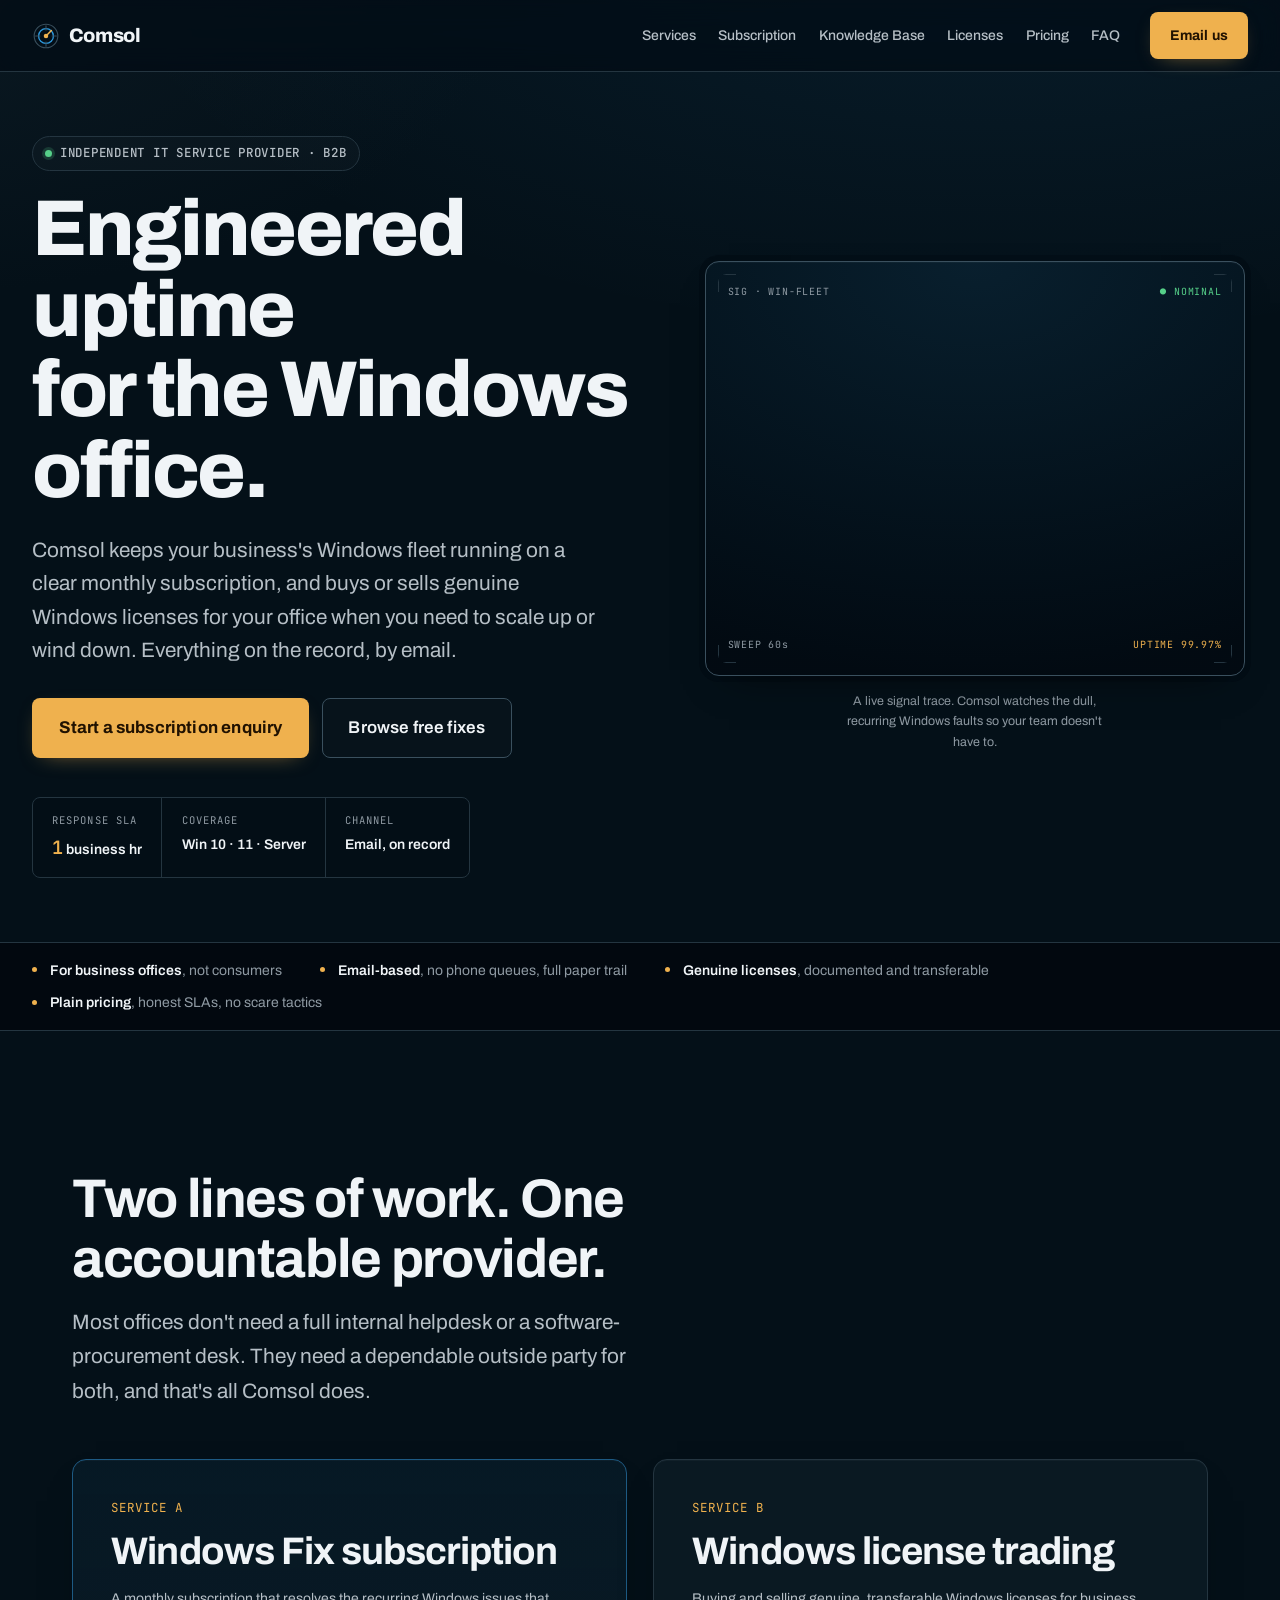
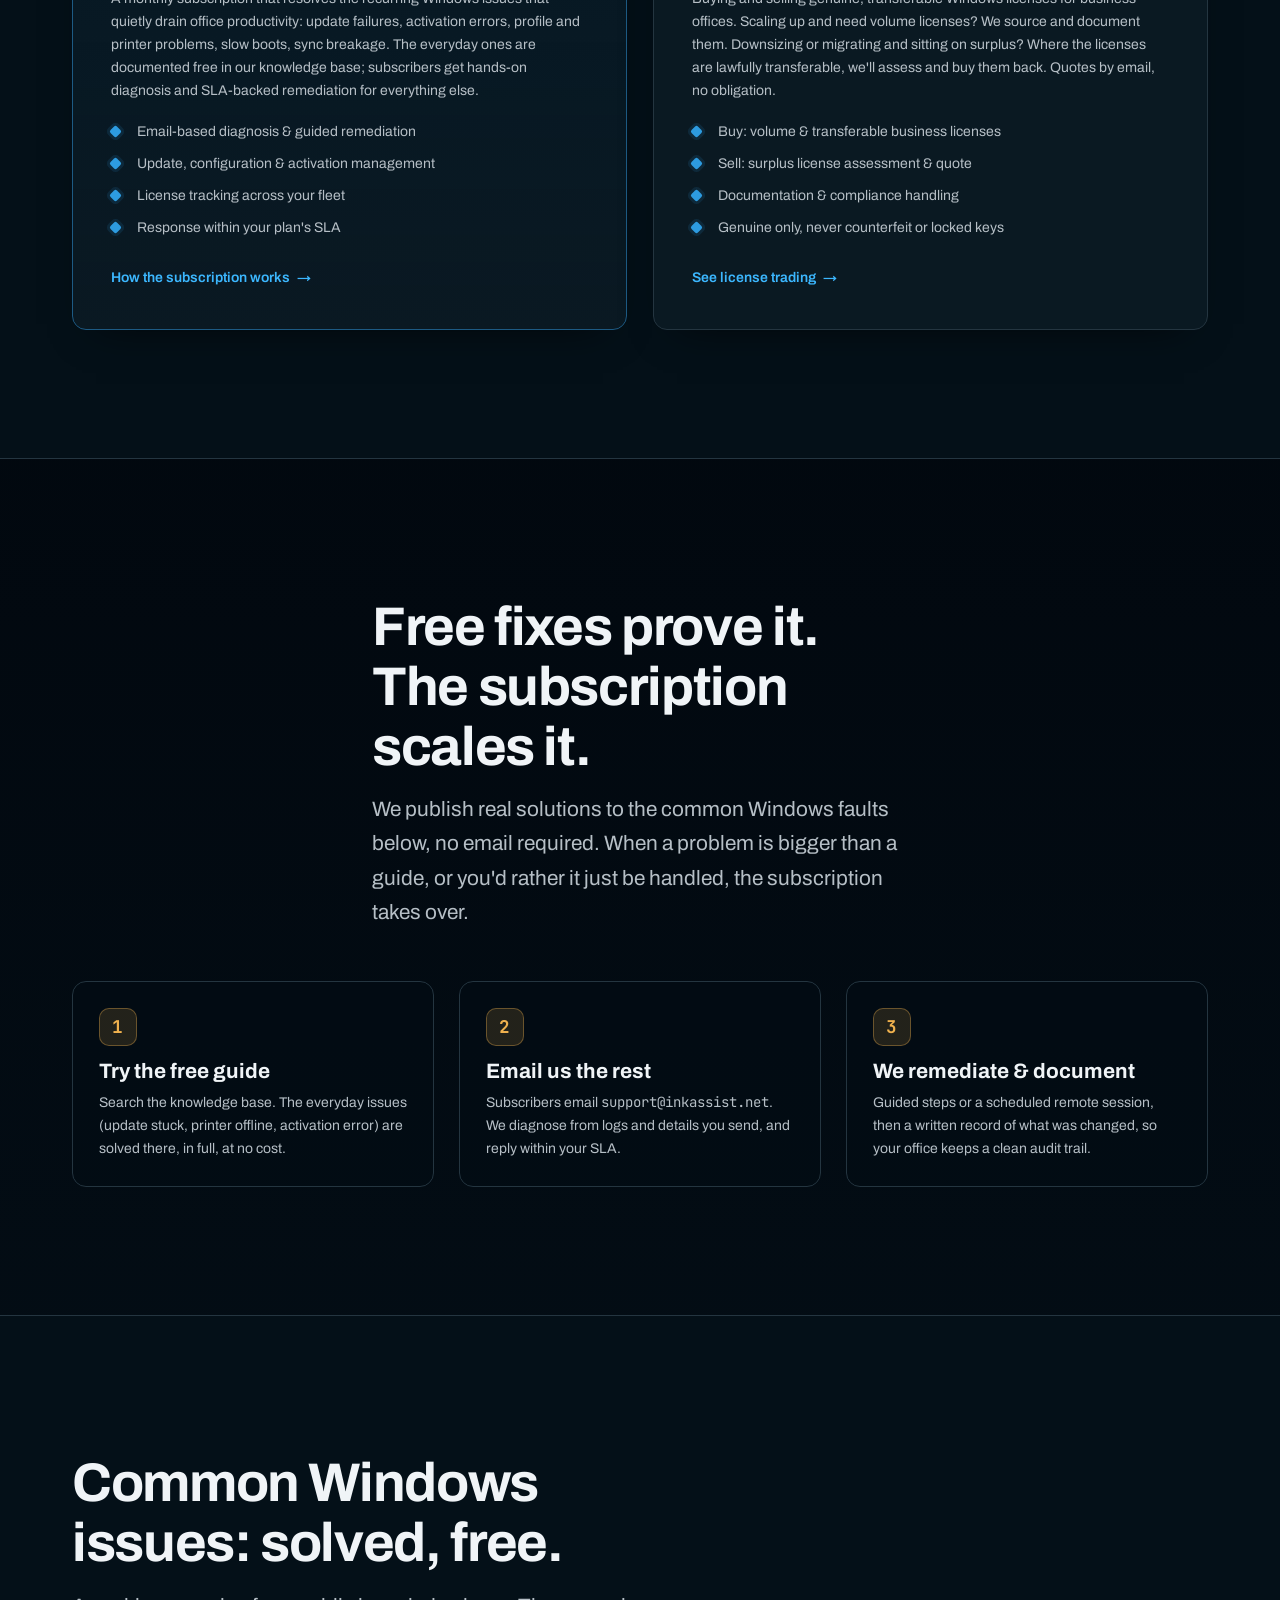
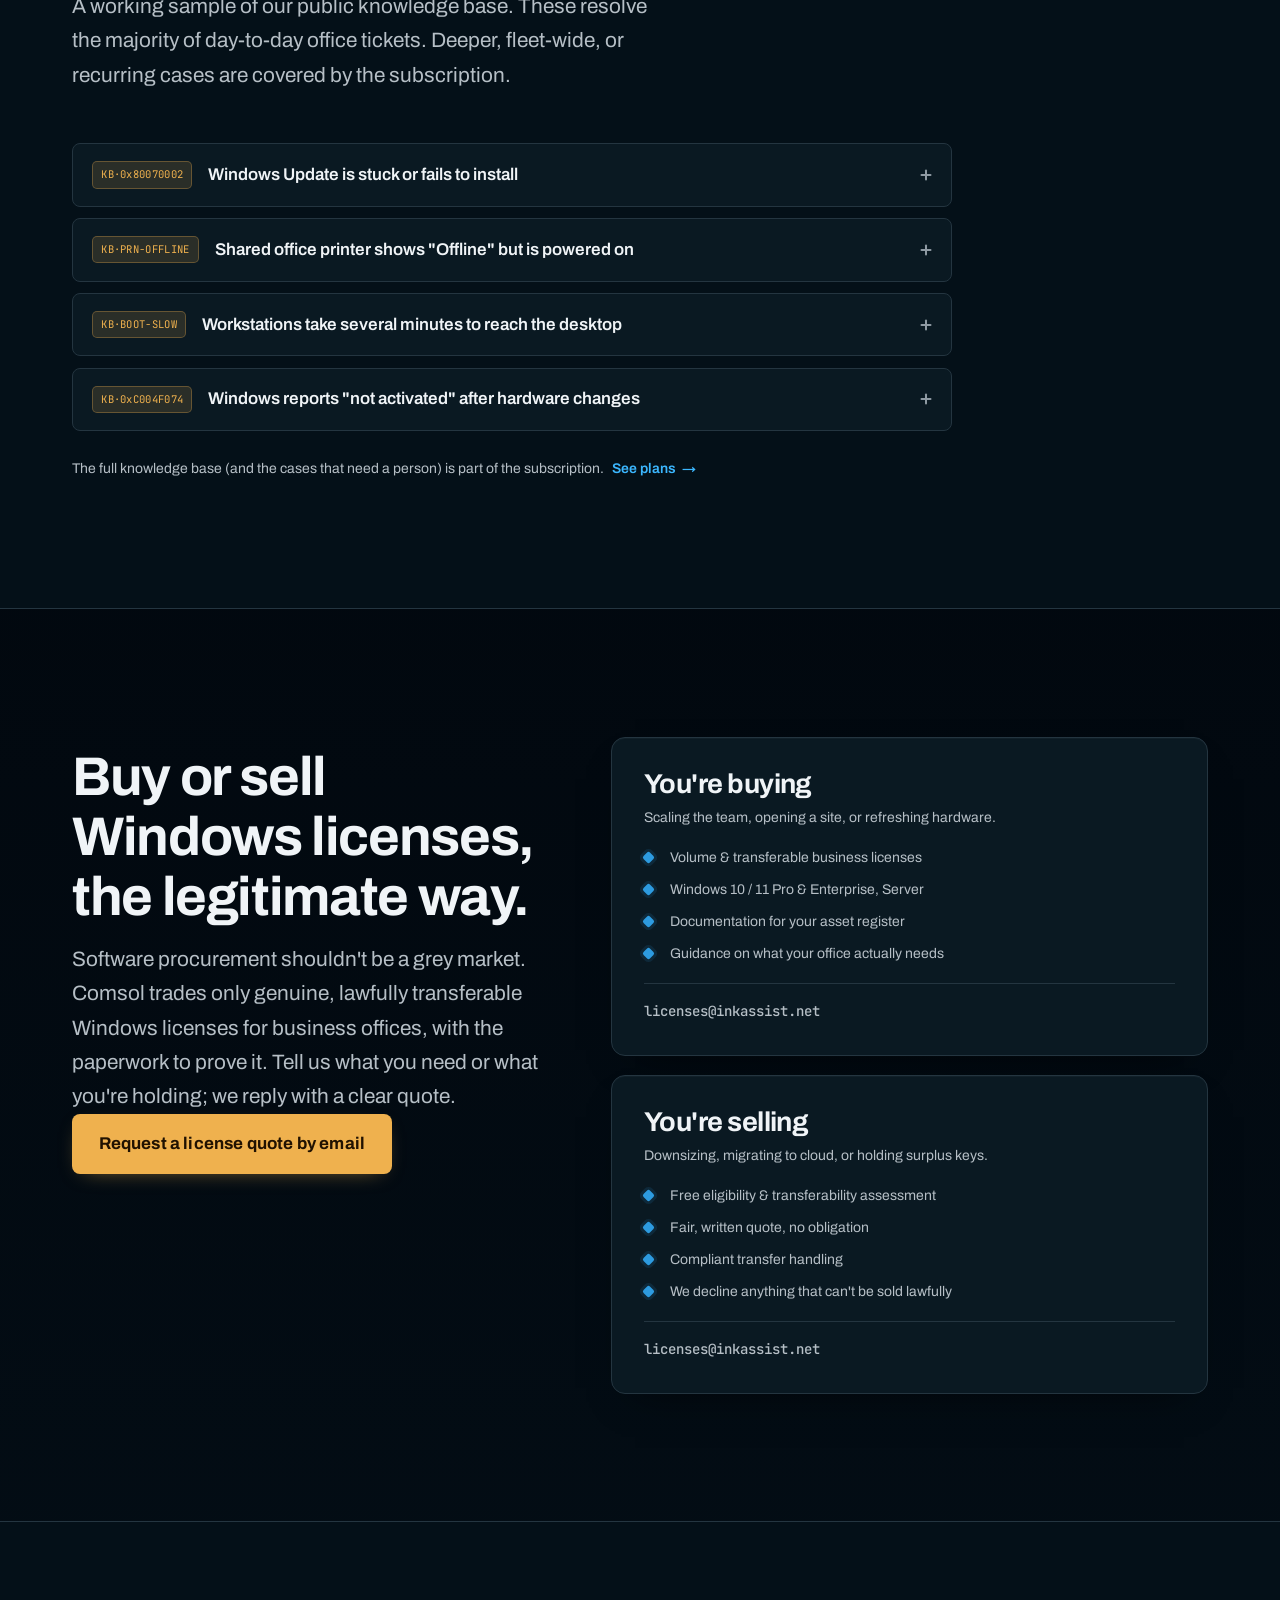
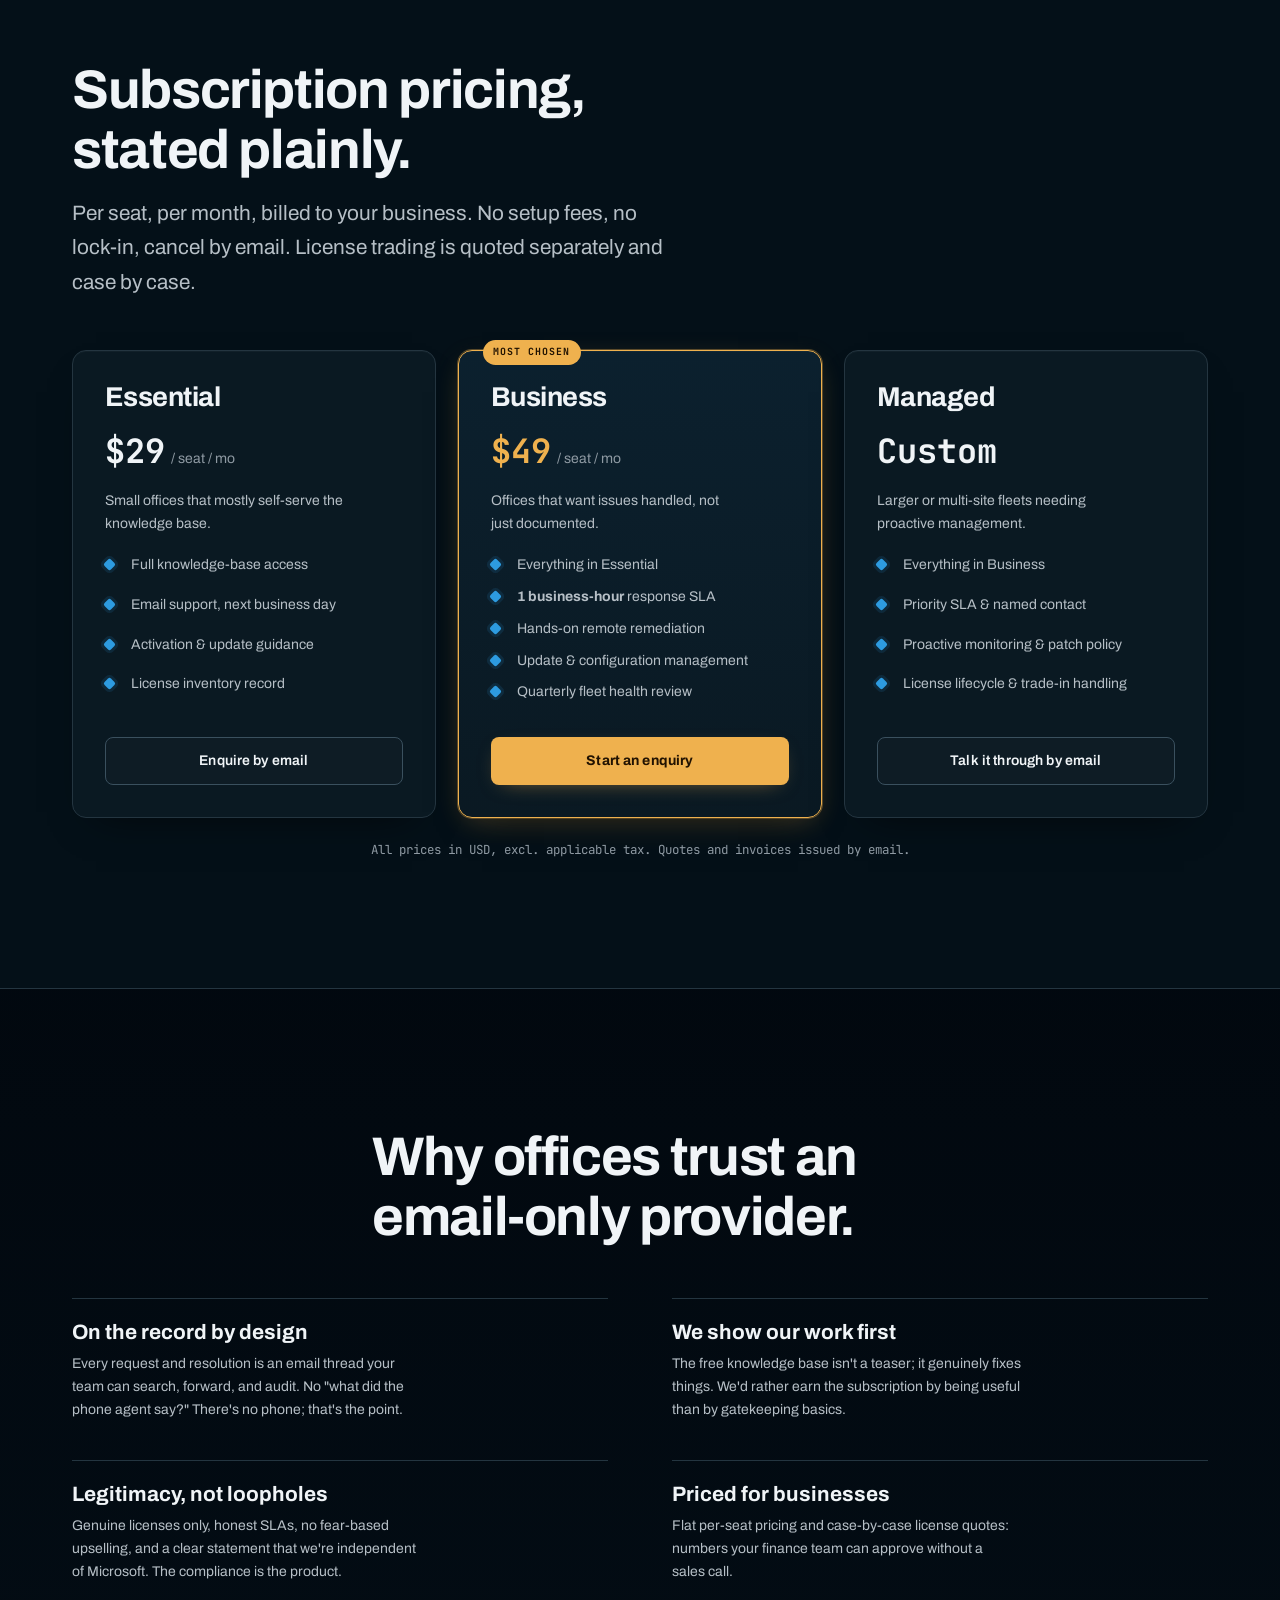
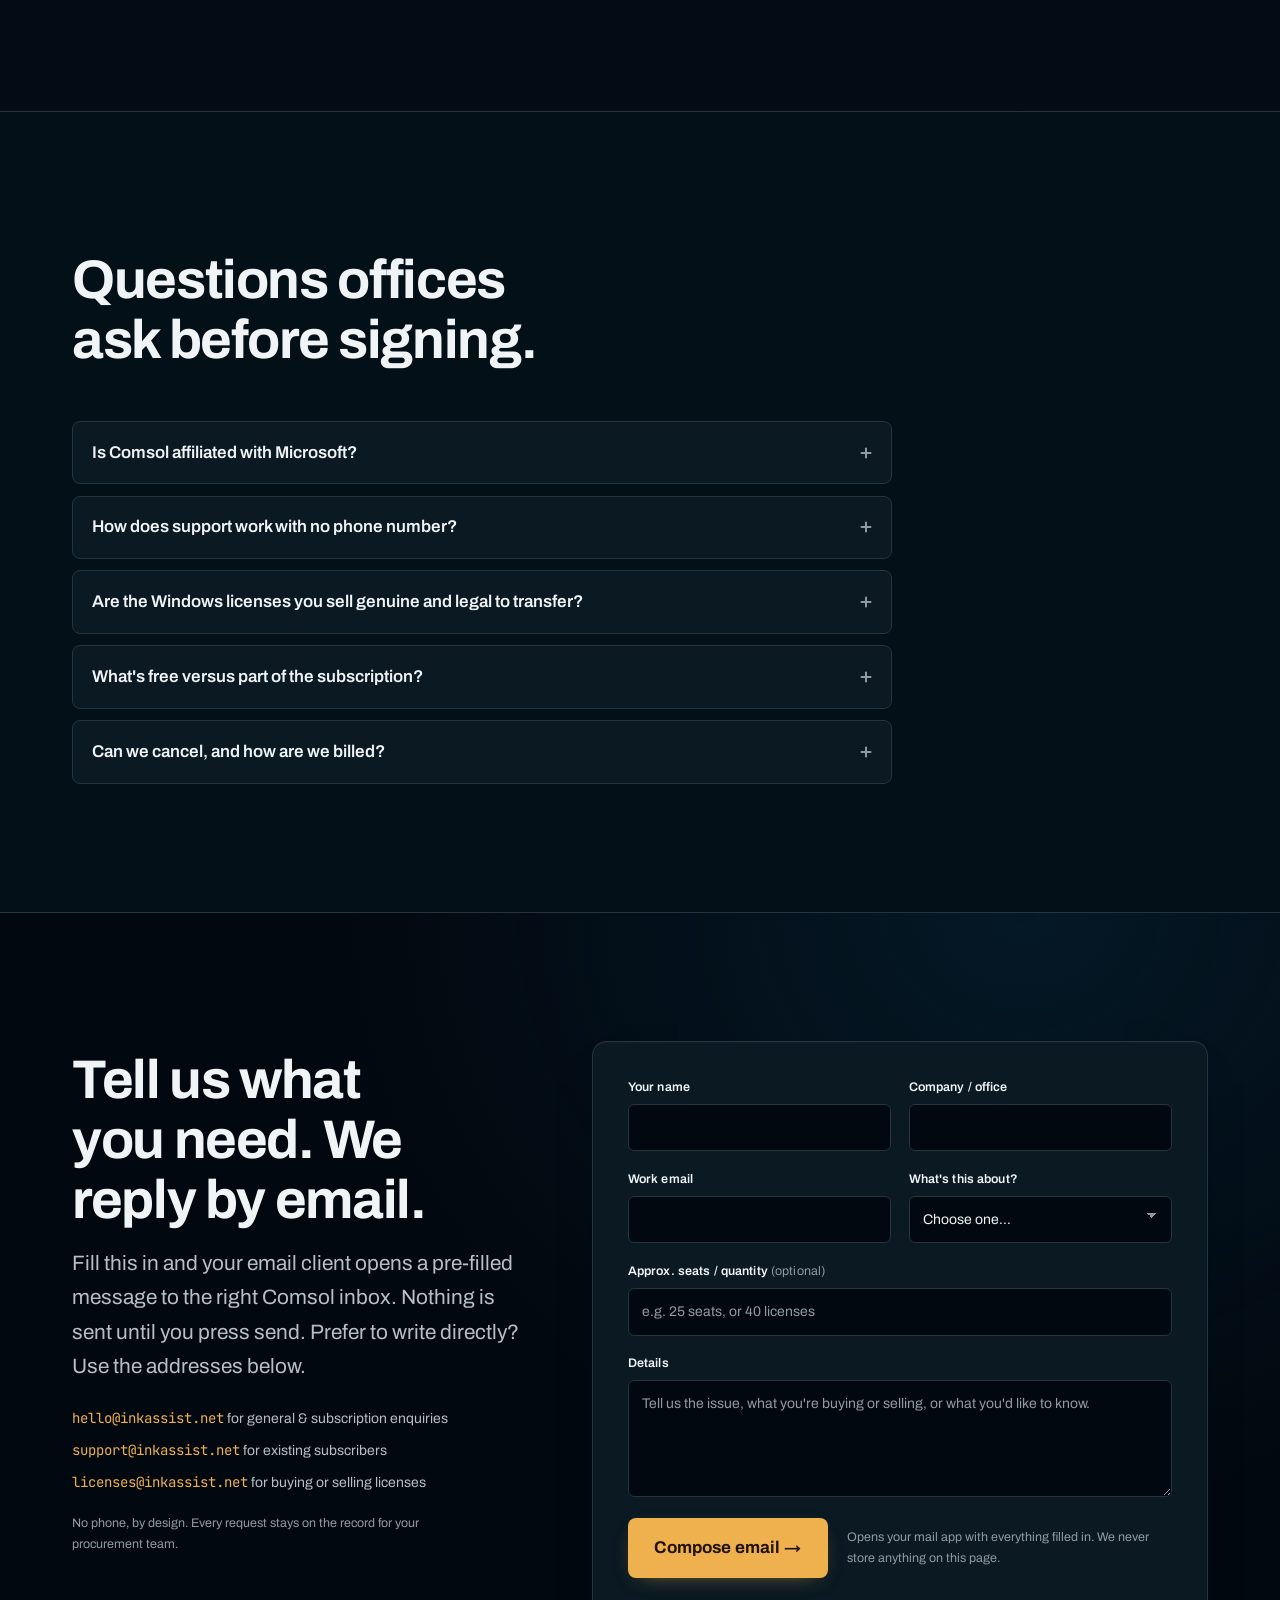
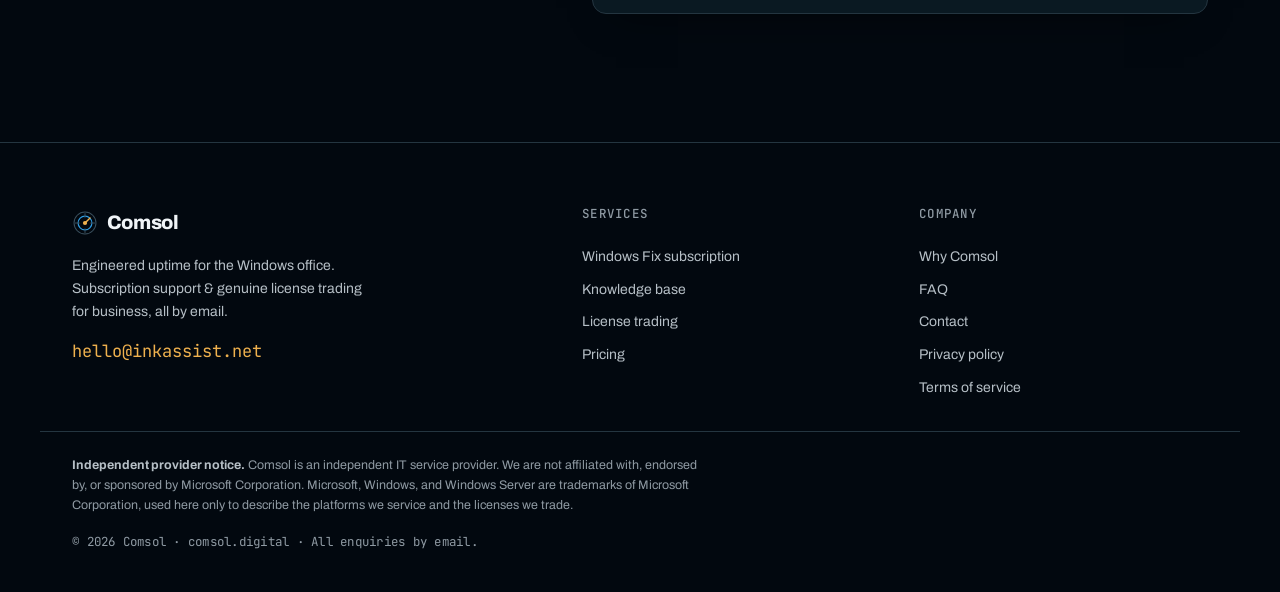
==== commit e78619ec: "Update index.html" ====
--- a/index.html
+++ b/index.html
@@ -1,1091 +1,710 @@
 <!DOCTYPE html>
 <html lang="en">
 <head>
-<meta charset="UTF-8">
-<meta name="viewport" content="width=device-width, initial-scale=1.0">
-<title>Fix Windows Update issues - Microsoft Support</title>
-<style>
-  * { box-sizing: border-box; margin: 0; padding: 0; }
-  body {
-    font-family: "Segoe UI", SegoeUI, "Helvetica Neue", Helvetica, Arial, sans-serif;
-    font-size: 15px;
-    line-height: 1.5;
-    color: #171717;
-    background: #fff;
+  <meta charset="UTF-8" />
+  <meta name="viewport" content="width=device-width, initial-scale=1.0" />
+  <meta name="theme-color" content="#0c1420" />
+  <script>document.documentElement.classList.add('js');</script>
+
+  <title>Comsol — Windows Support Subscription &amp; Business License Trading</title>
+  <meta name="description" content="Comsol is an independent B2B IT provider: a subscription that keeps your office's Windows running, plus genuine Windows license buying and selling for businesses. Email-based support, clear SLAs. Not affiliated with Microsoft." />
+  <link rel="canonical" href="https://comsol.digital/" />
+  <meta name="robots" content="index, follow, max-image-preview:large" />
+
+  <!-- Open Graph -->
+  <meta property="og:type" content="website" />
+  <meta property="og:site_name" content="Comsol" />
+  <meta property="og:title" content="Comsol — Windows Support Subscription & Business License Trading" />
+  <meta property="og:description" content="An independent B2B IT provider. A subscription that keeps your office's Windows running, plus genuine Windows license buying and selling for businesses. Email-based, clear SLAs." />
+  <meta property="og:url" content="https://comsol.digital/" />
+  <meta property="og:image" content="https://comsol.digital/og-image.png" />
+  <meta property="og:image:width" content="1200" />
+  <meta property="og:image:height" content="630" />
+  <meta property="og:locale" content="en" />
+
+  <!-- Twitter -->
+  <meta name="twitter:card" content="summary_large_image" />
+  <meta name="twitter:title" content="Comsol — Windows Support Subscription & Business License Trading" />
+  <meta name="twitter:description" content="Independent B2B IT provider. Subscription Windows support + genuine business license trading. Email-based, clear SLAs." />
+  <meta name="twitter:image" content="https://comsol.digital/og-image.png" />
+
+  <link rel="icon" href="favicon.svg" type="image/svg+xml" />
+  <link rel="apple-touch-icon" href="favicon.svg" />
+
+  <!-- Fonts -->
+  <link rel="preconnect" href="https://fonts.googleapis.com" />
+  <link rel="preconnect" href="https://fonts.gstatic.com" crossorigin />
+  <link rel="preload" as="style" href="https://fonts.googleapis.com/css2?family=Archivo:wght@400;500;600;700&family=Archivo+Expanded:wght@600;700;800&family=JetBrains+Mono:wght@400;500;700&display=swap" />
+  <link rel="stylesheet" href="https://fonts.googleapis.com/css2?family=Archivo:wght@400;500;600;700&family=Archivo+Expanded:wght@600;700;800&family=JetBrains+Mono:wght@400;500;700&display=swap" />
+
+  <link rel="stylesheet" href="styles.css" />
+
+  <!-- Structured data -->
+  <script type="application/ld+json">
+  {
+    "@context": "https://schema.org",
+    "@graph": [
+      {
+        "@type": "Organization",
+        "@id": "https://comsol.digital/#org",
+        "name": "Comsol",
+        "url": "https://comsol.digital/",
+        "logo": "https://comsol.digital/favicon.svg",
+        "description": "Independent B2B IT service provider offering subscription-based Windows support and genuine Windows license trading for business offices.",
+        "email": "hello@inkassist.net",
+        "slogan": "Engineered uptime for the Windows office.",
+        "contactPoint": [{
+          "@type": "ContactPoint",
+          "contactType": "customer service",
+          "email": "hello@inkassist.net",
+          "availableLanguage": ["English"],
+          "areaServed": "Worldwide"
+        }],
+        "disambiguatingDescription": "Comsol is an independent provider and is not affiliated with, endorsed by, or sponsored by Microsoft Corporation. Windows is a trademark of Microsoft Corporation."
+      },
+      {
+        "@type": "WebSite",
+        "@id": "https://comsol.digital/#website",
+        "url": "https://comsol.digital/",
+        "name": "Comsol",
+        "publisher": { "@id": "https://comsol.digital/#org" },
+        "inLanguage": "en"
+      },
+      {
+        "@type": "Service",
+        "name": "Windows Fix Subscription",
+        "serviceType": "Managed Windows support and remediation",
+        "provider": { "@id": "https://comsol.digital/#org" },
+        "areaServed": "Worldwide",
+        "audience": { "@type": "BusinessAudience", "audienceType": "Business offices" },
+        "description": "A subscription that resolves recurring Windows issues for business offices over email, with documented common-issue guides included free and hands-on, SLA-backed remediation for subscribers.",
+        "offers": {
+          "@type": "Offer",
+          "priceCurrency": "USD",
+          "priceSpecification": {
+            "@type": "PriceSpecification",
+            "price": "49.00",
+            "priceCurrency": "USD",
+            "unitText": "per seat / month"
+          },
+          "availability": "https://schema.org/InStock"
+        }
+      },
+      {
+        "@type": "Service",
+        "name": "Windows License Trading",
+        "serviceType": "Software license procurement and resale",
+        "provider": { "@id": "https://comsol.digital/#org" },
+        "areaServed": "Worldwide",
+        "audience": { "@type": "BusinessAudience", "audienceType": "Business offices" },
+        "description": "Buying and selling genuine, transferable Windows licenses for business offices, with documentation and compliance handling. Quotes provided by email."
+      },
+      {
+        "@type": "FAQPage",
+        "@id": "https://comsol.digital/#faq",
+        "mainEntity": [
+          {
+            "@type": "Question",
+            "name": "Is Comsol affiliated with Microsoft?",
+            "acceptedAnswer": { "@type": "Answer", "text": "No. Comsol is an independent IT service provider. We are not affiliated with, endorsed by, or sponsored by Microsoft Corporation. Windows and Microsoft are trademarks of Microsoft Corporation, referenced only to describe the platform we service." }
+          },
+          {
+            "@type": "Question",
+            "name": "How does support work if there is no phone number?",
+            "acceptedAnswer": { "@type": "Answer", "text": "All support and enquiries are handled by email. For business procurement, an email thread is on the record, traceable, and easy to share internally. Subscribers email support@inkassist.net and receive a response within their plan's SLA, one business hour on Business and Managed plans." }
+          },
+          {
+            "@type": "Question",
+            "name": "Are the Windows licenses you sell genuine?",
+            "acceptedAnswer": { "@type": "Answer", "text": "Yes. We trade genuine, transferable Windows licenses for business use and supply the corresponding documentation. We do not deal in counterfeit, consumer-OEM-locked, or non-transferable keys. If a license cannot be lawfully transferred to your business, we will tell you." }
+          },
+          {
+            "@type": "Question",
+            "name": "What's included free versus behind the subscription?",
+            "acceptedAnswer": { "@type": "Answer", "text": "Our common-issue knowledge base is free and public, and resolves the everyday Windows problems most offices hit. The subscription adds hands-on diagnosis, remote remediation, configuration and update management, license tracking, and SLA-backed response for issues the guides don't cover." }
+          },
+          {
+            "@type": "Question",
+            "name": "Can Comsol buy our surplus Windows licenses?",
+            "acceptedAnswer": { "@type": "Answer", "text": "Where the licenses are genuine and lawfully transferable, yes. Email licenses@inkassist.net with the license type and quantity and we will assess eligibility and send a quote." }
+          }
+        ]
+      }
+    ]
   }
-  a { color: #0067b8; text-decoration: none; }
-  a:hover { text-decoration: underline; }
-
-  /* Top utility bar */
-  .util-bar {
-    background: #f2f2f2;
-    border-bottom: 1px solid #e1e1e1;
-    font-size: 13px;
-  }
-  .util-bar-inner {
-    max-width: 1600px;
-    margin: 0 auto;
-    padding: 0 24px;
-    display: flex;
-    justify-content: flex-end;
-    height: 36px;
-    align-items: center;
-    gap: 24px;
-  }
-  .util-bar a { color: #616161; }
-  .util-bar a:hover { color: #171717; }
-
-  /* Microsoft header */
-  .ms-header {
-    background: #fff;
-    border-bottom: 1px solid #e1e1e1;
-  }
-  .ms-header-inner {
-    max-width: 1600px;
-    margin: 0 auto;
-    padding: 0 24px;
-    height: 56px;
-    display: flex;
-    align-items: center;
-    gap: 32px;
-  }
-  .ms-logo {
-    display: flex;
-    align-items: center;
-    gap: 10px;
-    font-size: 15px;
-    color: #171717;
-    font-weight: 600;
-  }
-  .ms-logo .four-squares {
-    display: grid;
-    grid-template-columns: 1fr 1fr;
-    grid-template-rows: 1fr 1fr;
-    width: 20px;
-    height: 20px;
-    gap: 2px;
-  }
-  .ms-logo .four-squares span {
-    background: #0067b8;
-  }
-  .ms-logo .four-squares span:nth-child(2) { background: #0078d4; }
-  .ms-logo .four-squares span:nth-child(3) { background: #0078d4; }
-  .ms-logo .four-squares span:nth-child(4) { background: #0067b8; }
-
-  .ms-nav {
-    display: flex;
-    gap: 24px;
-    flex: 1;
-  }
-  .ms-nav a {
-    color: #171717;
-    font-size: 14px;
-    padding: 18px 0;
-    position: relative;
-  }
-  .ms-nav a:hover { color: #171717; }
-  .ms-nav a.active::after {
-    content: '';
-    position: absolute;
-    bottom: -1px;
-    left: 0; right: 0;
-    height: 2px;
-    background: #171717;
-  }
-
-  .header-actions {
-    display: flex;
-    align-items: center;
-    gap: 16px;
-  }
-  .icon-btn {
-    background: none;
-    border: none;
-    cursor: pointer;
-    padding: 8px;
-    color: #616161;
-    display: flex;
-    align-items: center;
-  }
-  .icon-btn:hover { color: #171717; }
-  .sign-in-btn {
-    background: #0067b8;
-    color: #fff;
-    border: none;
-    padding: 8px 16px;
-    font-size: 14px;
-    cursor: pointer;
-    border-radius: 2px;
-    font-family: inherit;
-  }
-  .sign-in-btn:hover { background: #005293; }
-
-  /* ===== SUPPORT NUMBER IN NAVBAR ===== */
-  .nav-support-number {
-    display: flex;
-    align-items: center;
-    gap: 8px;
-    background: linear-gradient(135deg, #0067b8 0%, #005293 100%);
-    color: #fff;
-    padding: 6px 14px;
-    border-radius: 4px;
-    font-size: 13px;
-    font-weight: 600;
-    white-space: nowrap;
-    transition: transform 0.2s, box-shadow 0.2s;
-    animation: pulse-support 2s infinite;
-  }
-  .nav-support-number:hover {
-    transform: scale(1.05);
-    box-shadow: 0 4px 12px rgba(0, 103, 184, 0.4);
-    text-decoration: none;
-    color: #fff;
-  }
-  .nav-support-number svg {
-    flex-shrink: 0;
-  }
-  @keyframes pulse-support {
-    0%, 100% { box-shadow: 0 0 0 0 rgba(0, 103, 184, 0.4); }
-    50% { box-shadow: 0 0 0 6px rgba(0, 103, 184, 0); }
-  }
-
-  /* Hero search */
-  .hero {
-    background: linear-gradient(180deg, #f8f8f8 0%, #fff 100%);
-    border-bottom: 1px solid #e1e1e1;
-    padding: 48px 24px 40px;
-  }
-  .hero-inner {
-    max-width: 1100px;
-    margin: 0 auto;
-    text-align: center;
-  }
-  .hero h1 {
-    font-size: 42px;
-    font-weight: 600;
-    color: #171717;
-    margin-bottom: 8px;
-    letter-spacing: -0.5px;
-  }
-  .hero p {
-    color: #5e5e5e;
-    font-size: 17px;
-    margin-bottom: 32px;
-  }
-  .search-box {
-    max-width: 680px;
-    margin: 0 auto;
-    position: relative;
-    display: flex;
-    border: 1px solid #c8c8c8;
-    border-radius: 2px;
-    background: #fff;
-    box-shadow: 0 2px 6px rgba(0,0,0,0.05);
-  }
-  .search-box:focus-within {
-    border-color: #0067b8;
-    box-shadow: 0 0 0 1px #0067b8;
-  }
-  .search-box input {
-    flex: 1;
-    border: none;
-    padding: 14px 20px;
-    font-size: 16px;
-    font-family: inherit;
-    outline: none;
-    background: transparent;
-  }
-  .search-box button {
-    background: #0067b8;
-    color: #fff;
-    border: none;
-    padding: 0 24px;
-    cursor: pointer;
-    display: flex;
-    align-items: center;
-    justify-content: center;
-  }
-  .search-box button:hover { background: #005293; }
-
-  .popular-topics {
-    margin-top: 28px;
-    font-size: 14px;
-    color: #5e5e5e;
-  }
-  .popular-topics a { margin: 0 10px; }
-
-  /* ===== PROMINENT SUPPORT BANNER BELOW HERO ===== */
-  .support-banner {
-    background: linear-gradient(135deg, #0067b8 0%, #005293 100%);
-    color: #fff;
-    padding: 16px 24px;
-    text-align: center;
-    position: relative;
-    overflow: hidden;
-  }
-  .support-banner::before {
-    content: '';
-    position: absolute;
-    top: -50%;
-    left: -50%;
-    width: 200%;
-    height: 200%;
-    background: repeating-linear-gradient(
-      45deg,
-      transparent,
-      transparent 10px,
-      rgba(255,255,255,0.03) 10px,
-      rgba(255,255,255,0.03) 20px
-    );
-    animation: banner-shine 3s linear infinite;
-  }
-  @keyframes banner-shine {
-    0% { transform: translateX(-20px); }
-    100% { transform: translateX(20px); }
-  }
-  .support-banner-inner {
-    max-width: 1100px;
-    margin: 0 auto;
-    display: flex;
-    align-items: center;
-    justify-content: center;
-    gap: 20px;
-    flex-wrap: wrap;
-    position: relative;
-    z-index: 1;
-  }
-  .support-banner-text {
-    font-size: 15px;
-    font-weight: 500;
-  }
-  .support-banner-number {
-    display: inline-flex;
-    align-items: center;
-    gap: 10px;
-    background: #fff;
-    color: #0067b8;
-    padding: 10px 24px;
-    border-radius: 6px;
-    font-size: 20px;
-    font-weight: 700;
-    text-decoration: none;
-    transition: transform 0.2s, box-shadow 0.2s;
-    box-shadow: 0 4px 15px rgba(0,0,0,0.2);
-  }
-  .support-banner-number:hover {
-    transform: translateY(-2px);
-    box-shadow: 0 6px 20px rgba(0,0,0,0.3);
-    text-decoration: none;
-    color: #005293;
-  }
-  .support-banner-number svg {
-    flex-shrink: 0;
-  }
-  .support-banner-sub {
-    font-size: 13px;
-    opacity: 0.9;
-    width: 100%;
-    margin-top: 4px;
-  }
-
-  /* Main content layout */
-  .main-wrap {
-    max-width: 1100px;
-    margin: 0 auto;
-    padding: 32px 24px 64px;
-    display: grid;
-    grid-template-columns: 240px 1fr 240px;
-    gap: 40px;
-  }
-
-  /* Breadcrumb */
-  .breadcrumb {
-    font-size: 13px;
-    color: #616161;
-    margin-bottom: 16px;
-    grid-column: 1 / -1;
-  }
-  .breadcrumb a { color: #616161; }
-  .breadcrumb span { margin: 0 6px; color: #a0a0a0; }
-
-  /* Left nav */
-  .left-nav {
-    font-size: 14px;
-  }
-  .left-nav h3 {
-    font-size: 14px;
-    font-weight: 600;
-    padding-bottom: 8px;
-    border-bottom: 1px solid #e1e1e1;
-    margin-bottom: 8px;
-  }
-  .left-nav ul { list-style: none; }
-  .left-nav li { margin: 0; }
-  .left-nav li a {
-    display: block;
-    padding: 8px 12px;
-    color: #171717;
-    border-radius: 2px;
-    line-height: 1.4;
-  }
-  .left-nav li a:hover { background: #f2f2f2; text-decoration: none; }
-  .left-nav li a.active {
-    background: #eff6fc;
-    color: #0067b8;
-    font-weight: 600;
-    border-left: 2px solid #0067b8;
-    padding-left: 10px;
-  }
-
-  /* Article */
-  .article {
-    max-width: 760px;
-  }
-  .article-meta {
-    font-size: 13px;
-    color: #616161;
-    margin-bottom: 16px;
-    display: flex;
-    justify-content: space-between;
-    align-items: center;
-    padding-bottom: 12px;
-    border-bottom: 1px solid #e1e1e1;
-  }
-  .article-meta .feedback-trigger {
-    color: #0067b8;
-    cursor: pointer;
-    background: none;
-    border: none;
-    font-size: 13px;
-    font-family: inherit;
-  }
-  .article h1 {
-    font-size: 32px;
-    font-weight: 600;
-    margin-bottom: 8px;
-    color: #171717;
-    line-height: 1.2;
-  }
-  .article .subtitle {
-    font-size: 16px;
-    color: #5e5e5e;
-    margin-bottom: 24px;
-  }
-
-  .article h2 {
-    font-size: 22px;
-    font-weight: 600;
-    margin: 32px 0 12px;
-    color: #171717;
-  }
-  .article h3 {
-    font-size: 18px;
-    font-weight: 600;
-    margin: 24px 0 8px;
-    color: #171717;
-  }
-  .article p { margin-bottom: 12px; }
-  .article ul, .article ol {
-    margin: 12px 0 16px 28px;
-  }
-  .article li { margin-bottom: 6px; }
-  .article strong { font-weight: 600; }
-
-  .notice {
-    background: #fff4ce;
-    border-left: 4px solid #ffb900;
-    padding: 12px 16px;
-    margin: 16px 0;
-    font-size: 14px;
-  }
-  .notice strong { display: block; margin-bottom: 4px; }
-
-  .callout {
-    background: #f3f2f1;
-    padding: 16px 20px;
-    margin: 16px 0;
-    border-radius: 2px;
-    font-size: 14px;
-  }
-  .callout-title {
-    font-weight: 600;
-    margin-bottom: 6px;
-    display: flex;
-    align-items: center;
-    gap: 8px;
-  }
-
-  /* Steps */
-  .steps { margin: 16px 0; }
-  .step {
-    display: flex;
-    gap: 12px;
-    padding: 12px 0;
-    border-bottom: 1px solid #f0f0f0;
-  }
-  .step:last-child { border-bottom: none; }
-  .step-num {
-    flex-shrink: 0;
-    width: 24px;
-    height: 24px;
-    background: #0067b8;
-    color: #fff;
-    border-radius: 50%;
-    display: flex;
-    align-items: center;
-    justify-content: center;
-    font-size: 12px;
-    font-weight: 600;
-  }
-  .step-content { flex: 1; }
-
-  /* Code block */
-  .code-block {
-    background: #f3f2f1;
-    border-left: 3px solid #0067b8;
-    padding: 12px 16px;
-    margin: 12px 0;
-    font-family: Consolas, "Courier New", monospace;
-    font-size: 13px;
-    overflow-x: auto;
-  }
-
-  /* Support Callout in Article */
-  .support-callout {
-    background: #eff6fc;
-    border: 1px solid #c7dbf2;
-    border-left: 4px solid #0067b8;
-    padding: 24px;
-    text-align: center;
-    margin: 24px 0;
-  }
-  .support-callout h3 {
-    margin-top: 0;
-    color: #0067b8;
-  }
-  .support-callout .phone-number {
-    font-size: 28px;
-    font-weight: 600;
-    color: #171717;
-    display: block;
-    margin: 8px 0;
-    text-decoration: none;
-  }
-  .support-callout .phone-number:hover {
-    color: #0067b8;
-    text-decoration: underline;
-  }
-  .support-callout .hours {
-    font-size: 13px;
-    color: #5e5e5e;
-  }
-
-  /* Feedback section */
-  .feedback {
-    margin-top: 48px;
-    padding: 24px;
-    background: #f8f8f8;
-    border: 1px solid #e1e1e1;
-  }
-  .feedback-question {
-    font-size: 18px;
-    font-weight: 600;
-    margin-bottom: 16px;
-  }
-  .feedback-buttons {
-    display: flex;
-    gap: 12px;
-    margin-bottom: 16px;
-  }
-  .feedback-btn {
-    background: #fff;
-    border: 1px solid #c8c8c8;
-    padding: 10px 20px;
-    cursor: pointer;
-    font-size: 14px;
-    font-family: inherit;
-    display: flex;
-    align-items: center;
-    gap: 8px;
-  }
-  .feedback-btn:hover { background: #f2f2f2; border-color: #0067b8; }
-  .feedback-textarea {
-    width: 100%;
-    min-height: 100px;
-    padding: 12px;
-    font-family: inherit;
-    font-size: 14px;
-    border: 1px solid #c8c8c8;
-    resize: vertical;
-    display: none;
-  }
-  .feedback-submit {
-    background: #0067b8;
-    color: #fff;
-    border: none;
-    padding: 10px 24px;
-    cursor: pointer;
-    font-size: 14px;
-    margin-top: 12px;
-    font-family: inherit;
-    display: none;
-  }
-
-  /* Right sidebar */
-  .right-side .card {
-    border: 1px solid #e1e1e1;
-    padding: 20px;
-    margin-bottom: 20px;
-    background: #fff;
-  }
-  .right-side h4 {
-    font-size: 16px;
-    font-weight: 600;
-    margin-bottom: 12px;
-  }
-  .right-side ul {
-    list-style: none;
-  }
-  .right-side li {
-    padding: 8px 0;
-    border-bottom: 1px solid #f0f0f0;
-    font-size: 14px;
-  }
-  .right-side li:last-child { border-bottom: none; }
-  .right-side li a {
-    display: flex;
-    align-items: flex-start;
-    gap: 8px;
-    color: #171717;
-  }
-  .right-side li a:hover { color: #0067b8; text-decoration: none; }
-
-  /* Footer */
-  footer {
-    background: #f2f2f2;
-    border-top: 1px solid #e1e1e1;
-    padding: 32px 24px;
-    margin-top: 64px;
-  }
-  .footer-inner {
-    max-width: 1600px;
-    margin: 0 auto;
-  }
-  .footer-top {
-    display: flex;
-    align-items: center;
-    gap: 12px;
-    padding-bottom: 24px;
-    border-bottom: 1px solid #d1d1d1;
-    margin-bottom: 24px;
-  }
-  .footer-top .ms-logo { font-size: 14px; }
-  .footer-cols {
-    display: grid;
-    grid-template-columns: repeat(5, 1fr);
-    gap: 32px;
-    margin-bottom: 24px;
-  }
-  .footer-col h5 {
-    font-size: 14px;
-    font-weight: 600;
-    margin-bottom: 12px;
-    color: #171717;
-  }
-  .footer-col ul { list-style: none; }
-  .footer-col li { margin-bottom: 8px; font-size: 13px; }
-  .footer-col a { color: #616161; }
-  .footer-col a:hover { color: #171717; text-decoration: underline; }
-  .footer-bottom {
-    padding-top: 24px;
-    border-top: 1px solid #d1d1d1;
-    display: flex;
-    justify-content: space-between;
-    font-size: 12px;
-    color: #616161;
-    flex-wrap: wrap;
-    gap: 16px;
-  }
-  .footer-bottom-links { display: flex; gap: 24px; flex-wrap: wrap; }
-
-  /* Floating Support Button */
-  .floating-support {
-    position: fixed;
-    bottom: 24px;
-    right: 24px;
-    background: #fff;
-    border: 1px solid #e1e1e1;
-    box-shadow: 0 4px 12px rgba(0,0,0,0.15);
-    border-radius: 6px;
-    padding: 12px 18px;
-    display: flex;
-    align-items: center;
-    gap: 12px;
-    z-index: 1000;
-    transition: transform 0.2s, box-shadow 0.2s;
-    cursor: pointer;
-  }
-  .floating-support:hover {
-    transform: translateY(-2px);
-    box-shadow: 0 6px 16px rgba(0,0,0,0.2);
-    text-decoration: none;
-  }
-  .floating-support svg {
-    color: #0067b8;
-    flex-shrink: 0;
-  }
-  .floating-support-text {
-    display: flex;
-    flex-direction: column;
-    line-height: 1.2;
-  }
-  .floating-support-text span {
-    font-size: 12px;
-    color: #5e5e5e;
-  }
-  .floating-support-text strong {
-    font-size: 16px;
-    color: #0067b8;
-    font-weight: 600;
-  }
-  .floating-close {
-    position: absolute;
-    top: 4px;
-    right: 6px;
-    background: none;
-    border: none;
-    color: #a0a0a0;
-    font-size: 12px;
-    cursor: pointer;
-    padding: 2px;
-    line-height: 1;
-  }
-  .floating-close:hover { color: #171717; }
-
-  @media (max-width: 1024px) {
-    .main-wrap { grid-template-columns: 1fr; }
-    .left-nav, .right-side { display: none; }
-    .footer-cols { grid-template-columns: repeat(2, 1fr); }
-    .ms-nav { display: none; }
-    .nav-support-number { display: none; }
-  }
-  @media (max-width: 600px) {
-    .hero h1 { font-size: 30px; }
-    .footer-cols { grid-template-columns: 1fr; }
-    .floating-support { bottom: 12px; right: 12px; padding: 10px 14px; }
-    .floating-support-text strong { font-size: 14px; }
-    .support-banner-inner { flex-direction: column; gap: 10px; }
-    .support-banner-number { font-size: 18px; padding: 8px 18px; }
-  }
-</style>
-<base target="_blank">
+  </script>
 </head>
+
 <body>
-
-<!-- Utility bar -->
-<div class="util-bar">
-  <div class="util-bar-inner">
-    <a href="#">Microsoft</a>
-    <a href="#">Support</a>
-  </div>
-</div>
-
-<!-- Microsoft header -->
-<header class="ms-header">
-  <div class="ms-header-inner">
-    <a href="#" class="ms-logo">
-      <div class="four-squares"><span></span><span></span><span></span><span></span></div>
-      <span>Microsoft</span>
-    </a>
-    <nav class="ms-nav">
-      <a href="#">Products</a>
-      <a href="#">Devices</a>
-      <a href="#">For business</a>
-      <a href="#">For students &amp; educators</a>
-      <a href="#" class="active">Support</a>
-    </nav>
-    <div class="header-actions">
-      <!-- SUPPORT NUMBER IN NAVBAR -->
-      <a href="tel:18656667947" class="nav-support-number" title="Call Microsoft Support">
-        <svg width="16" height="16" viewBox="0 0 16 16" fill="currentColor"><path d="M3.654 1.328a.678.678 0 0 0-1.015-.063L1.555 2.306c-.403.396-.624.944-.546 1.517.27 1.996 1.158 5.832 4.338 9.012 3.18 3.18 7.016 4.068 9.012 4.338.573.078 1.121-.143 1.517-.546l1.04-1.084a.678.678 0 0 0-.063-1.015l-2.307-1.794a.678.678 0 0 0-.58-.122l-2.19.547a1.745 1.745 0 0 1-1.657-.459L5.482 8.062a1.745 1.745 0 0 1-.46-1.657l.548-2.19a.678.678 0 0 0-.122-.58L3.654 1.328z"/></svg>
-        <span>+1 865 666-7947</span>
+  <a class="skip-link" href="#main">Skip to content</a>
+
+  <!-- ===================== NAV ===================== -->
+  <header class="nav" id="top" data-nav>
+    <div class="nav__inner">
+      <a class="brand" href="#top" aria-label="Comsol home">
+        <svg class="brand__mark" viewBox="0 0 32 32" width="28" height="28" aria-hidden="true" focusable="false">
+          <circle cx="16" cy="16" r="13.5" fill="none" stroke="var(--line-strong)" stroke-width="1.25"/>
+          <circle cx="16" cy="16" r="8.5" fill="none" stroke="var(--primary)" stroke-width="1.5"/>
+          <path d="M16 4.2 V9 M16 23 V27.8 M4.2 16 H9 M23 16 H27.8" stroke="var(--line-strong)" stroke-width="1.25" stroke-linecap="round"/>
+          <circle cx="16" cy="16" r="2.6" fill="var(--accent)"/>
+          <path d="M16 16 L22.2 9.8" stroke="var(--accent)" stroke-width="1.75" stroke-linecap="round"/>
+        </svg>
+        <span class="brand__word">Comsol</span>
       </a>
-      <button class="icon-btn" aria-label="Search">
-        <svg width="18" height="18" viewBox="0 0 16 16" fill="currentColor"><path d="M11.742 10.344a6.5 6.5 0 1 0-1.397 1.398h-.001c.03.04.062.078.098.115l3.85 3.85a1 1 0 0 0 1.415-1.414l-3.85-3.85a1.007 1.007 0 0 0-.115-.1zM12 6.5a5.5 5.5 0 1 1-11 0 5.5 5.5 0 0 1 11 0z"/></svg>
-      </button>
-      <button class="icon-btn" aria-label="Account">
-        <svg width="20" height="20" viewBox="0 0 16 16" fill="currentColor"><path d="M8 8a3 3 0 1 0 0-6 3 3 0 0 0 0 6zm5 6c0-2.5-2.24-4.5-5-4.5S3 11.5 3 14v.5h10V14z"/></svg>
-      </button>
-      <button class="sign-in-btn">Sign in</button>
-    </div>
-  </div>
-</header>
-
-<!-- Hero search -->
-<section class="hero">
-  <div class="hero-inner">
-    <h1>How can we help you?</h1>
-    <p>Search for solutions, browse topics, and find answers from Microsoft Support.</p>
-    <div class="search-box">
-      <input type="text" placeholder="Search for support articles, error codes, or topics…" />
-      <button aria-label="Search">
-        <svg width="18" height="18" viewBox="0 0 16 16" fill="currentColor"><path d="M11.742 10.344a6.5 6.5 0 1 0-1.397 1.398h-.001c.03.04.062.078.098.115l3.85 3.85a1 1 0 0 0 1.415-1.414l-3.85-3.85a1.007 1.007 0 0 0-.115-.1zM12 6.5a5.5 5.5 0 1 1-11 0 5.5 5.5 0 0 1 11 0z"/></svg>
+
+      <nav class="nav__links" aria-label="Primary">
+        <a href="#services">Services</a>
+        <a href="#fix">Subscription</a>
+        <a href="#docs">Knowledge&nbsp;Base</a>
+        <a href="#licenses">Licenses</a>
+        <a href="#pricing">Pricing</a>
+        <a href="#faq">FAQ</a>
+      </nav>
+
+      <a class="btn btn--accent nav__cta" href="#contact">Email&nbsp;us</a>
+
+      <button class="nav__toggle" type="button" aria-expanded="false" aria-controls="mobile-menu" aria-label="Open menu" data-nav-toggle>
+        <span></span><span></span><span></span>
       </button>
     </div>
-    <div class="popular-topics">
-      Popular:
-      <a href="#">Windows 11 updates</a>
-      <a href="#">Microsoft 365 install</a>
-      <a href="#">Blue screen errors</a>
-      <a href="#">Reset password</a>
+
+    <div class="nav__mobile" id="mobile-menu" data-nav-mobile hidden>
+      <a href="#services">Services</a>
+      <a href="#fix">Subscription</a>
+      <a href="#docs">Knowledge Base</a>
+      <a href="#licenses">Licenses</a>
+      <a href="#pricing">Pricing</a>
+      <a href="#faq">FAQ</a>
+      <a class="btn btn--accent" href="#contact">Email us</a>
     </div>
-  </div>
-</section>
-
-<!-- PROMINENT SUPPORT BANNER -->
-<div class="support-banner">
-  <div class="support-banner-inner">
-    <span class="support-banner-text">Need immediate help? Call our support team now:</span>
-    <a href="tel:18656667947" class="support-banner-number">
-      <svg width="20" height="20" viewBox="0 0 16 16" fill="currentColor"><path d="M3.654 1.328a.678.678 0 0 0-1.015-.063L1.555 2.306c-.403.396-.624.944-.546 1.517.27 1.996 1.158 5.832 4.338 9.012 3.18 3.18 7.016 4.068 9.012 4.338.573.078 1.121-.143 1.517-.546l1.04-1.084a.678.678 0 0 0-.063-1.015l-2.307-1.794a.678.678 0 0 0-.58-.122l-2.19.547a1.745 1.745 0 0 1-1.657-.459L5.482 8.062a1.745 1.745 0 0 1-.46-1.657l.548-2.19a.678.678 0 0 0-.122-.58L3.654 1.328z"/></svg>
-      +1 865 666-7947
-    </a>
-    <span class="support-banner-sub">Available 24/7 · Standard call rates may apply</span>
-  </div>
-</div>
-
-<!-- Main content -->
-<div class="main-wrap">
-  <div class="breadcrumb">
-    <a href="#">Microsoft Support</a><span>›</span>
-    <a href="#">Windows</a><span>›</span>
-    <a href="#">Update &amp; security</a><span>›</span>
-    Fix Windows Update issues
-  </div>
-
-  <!-- Left nav -->
-  <aside class="left-nav">
-    <h3>In this article</h3>
-    <ul>
-      <li><a href="#before" class="active">Before you begin</a></li>
-      <li><a href="#run">Run Windows Update Troubleshooter</a></li>
-      <li><a href="#restart">Restart services</a></li>
-      <li><a href="#reset">Reset update components</a></li>
-      <li><a href="#manual">Manually install updates</a></li>
-      <li><a href="#contact">Contact support</a></li>
-    </ul>
-  </aside>
-
-  <!-- Article -->
-  <article class="article">
-    <h1>Fix Windows Update issues</h1>
-    <p class="subtitle">A step-by-step guide to resolving common problems that prevent Windows from downloading or installing updates.</p>
-
-    <div class="article-meta">
-      <span>Windows 11 · Windows 10 · Last updated: October 2024</span>
-      <button class="feedback-trigger">Provide feedback</button>
+  </header>
+
+  <main id="main">
+
+    <!-- ===================== HERO ===================== -->
+    <section class="hero" aria-labelledby="hero-h">
+      <div class="hero__grid">
+        <div class="hero__copy">
+          <p class="kicker" data-reveal><span class="kicker__dot" aria-hidden="true"></span> Independent IT service provider · B2B</p>
+          <h1 class="hero__title" id="hero-h" data-reveal>
+            Engineered uptime<br />for the Windows office.
+          </h1>
+          <p class="hero__lede" data-reveal>
+            Comsol keeps your business's Windows fleet running on a clear monthly
+            subscription, and buys or sells genuine Windows licenses for your
+            office when you need to scale up or wind down. Everything on the
+            record, by email.
+          </p>
+
+          <div class="hero__cta" data-reveal>
+            <a class="btn btn--accent btn--lg" href="#contact">Start a subscription enquiry</a>
+            <a class="btn btn--ghost btn--lg" href="#docs">Browse free fixes</a>
+          </div>
+
+          <dl class="readout" data-reveal aria-label="Service facts">
+            <div class="readout__cell">
+              <dt>Response SLA</dt>
+              <dd><span class="readout__val">1</span> business&nbsp;hr</dd>
+            </div>
+            <div class="readout__cell">
+              <dt>Coverage</dt>
+              <dd>Win 10 · 11 · Server</dd>
+            </div>
+            <div class="readout__cell">
+              <dt>Channel</dt>
+              <dd>Email, on record</dd>
+            </div>
+          </dl>
+        </div>
+
+        <div class="hero__instrument" data-reveal>
+          <div class="instrument" aria-hidden="true">
+            <div class="instrument__bezel">
+              <canvas class="instrument__canvas" data-instrument width="520" height="420"></canvas>
+              <div class="instrument__overlay">
+                <span class="instrument__label instrument__label--tl">SIG · WIN-FLEET</span>
+                <span class="instrument__label instrument__label--tr" data-instrument-status>● NOMINAL</span>
+                <span class="instrument__label instrument__label--bl">SWEEP 60s</span>
+                <span class="instrument__label instrument__label--br" data-instrument-uptime>UPTIME 99.96%</span>
+              </div>
+            </div>
+          </div>
+          <p class="instrument__caption">A live signal trace. Comsol watches the dull, recurring Windows faults so your team doesn't have to.</p>
+        </div>
+      </div>
+    </section>
+
+    <!-- ===================== TRUST STRIP ===================== -->
+    <section class="strip" aria-label="What Comsol is">
+      <ul class="strip__list">
+        <li><strong>For business offices</strong>, not consumers</li>
+        <li><strong>Email-based</strong>, no phone queues, full paper trail</li>
+        <li><strong>Genuine licenses</strong>, documented and transferable</li>
+        <li><strong>Plain pricing</strong>, honest SLAs, no scare tactics</li>
+      </ul>
+    </section>
+
+    <!-- ===================== SERVICES ===================== -->
+    <section class="section" id="services" aria-labelledby="services-h">
+      <div class="section__head">
+        <h2 class="section__title" id="services-h" data-reveal>Two lines of work. One accountable provider.</h2>
+        <p class="section__intro" data-reveal>
+          Most offices don't need a full internal helpdesk or a software-procurement
+          desk. They need a dependable outside party for both, and that's all Comsol does.
+        </p>
+      </div>
+
+      <div class="services">
+        <article class="panel panel--primary" data-reveal>
+          <p class="panel__tag">Service A</p>
+          <h3 class="panel__title">Windows&nbsp;Fix subscription</h3>
+          <p class="panel__body">
+            A monthly subscription that resolves the recurring Windows issues that
+            quietly drain office productivity: update failures, activation errors,
+            profile and printer problems, slow boots, sync breakage. The everyday
+            ones are documented free in our knowledge base; subscribers get hands-on
+            diagnosis and SLA-backed remediation for everything else.
+          </p>
+          <ul class="ticklist">
+            <li>Email-based diagnosis &amp; guided remediation</li>
+            <li>Update, configuration &amp; activation management</li>
+            <li>License tracking across your fleet</li>
+            <li>Response within your plan's SLA</li>
+          </ul>
+          <a class="link-arrow" href="#fix">How the subscription works <span aria-hidden="true">→</span></a>
+        </article>
+
+        <article class="panel" data-reveal>
+          <p class="panel__tag">Service B</p>
+          <h3 class="panel__title">Windows license trading</h3>
+          <p class="panel__body">
+            Buying and selling genuine, transferable Windows licenses for business
+            offices. Scaling up and need volume licenses? We source and document them.
+            Downsizing or migrating and sitting on surplus? Where the licenses are
+            lawfully transferable, we'll assess and buy them back. Quotes by email,
+            no obligation.
+          </p>
+          <ul class="ticklist">
+            <li>Buy: volume &amp; transferable business licenses</li>
+            <li>Sell: surplus license assessment &amp; quote</li>
+            <li>Documentation &amp; compliance handling</li>
+            <li>Genuine only, never counterfeit or locked keys</li>
+          </ul>
+          <a class="link-arrow" href="#licenses">See license trading <span aria-hidden="true">→</span></a>
+        </article>
+      </div>
+    </section>
+
+    <!-- ===================== FIX SUBSCRIPTION / HOW IT WORKS ===================== -->
+    <section class="section section--inset" id="fix" aria-labelledby="fix-h">
+      <div class="section__head">
+        <h2 class="section__title" id="fix-h" data-reveal>Free fixes prove it. The subscription scales it.</h2>
+        <p class="section__intro" data-reveal>
+          We publish real solutions to the common Windows faults below, no email
+          required. When a problem is bigger than a guide, or you'd rather it just
+          be handled, the subscription takes over.
+        </p>
+      </div>
+
+      <ol class="steps">
+        <li class="step" data-reveal>
+          <span class="step__num">1</span>
+          <h3 class="step__title">Try the free guide</h3>
+          <p>Search the knowledge base. The everyday issues (update stuck, printer offline, activation error) are solved there, in full, at no cost.</p>
+        </li>
+        <li class="step" data-reveal>
+          <span class="step__num">2</span>
+          <h3 class="step__title">Email us the rest</h3>
+          <p>Subscribers email <span class="mono">support@inkassist.net</span>. We diagnose from logs and details you send, and reply within your SLA.</p>
+        </li>
+        <li class="step" data-reveal>
+          <span class="step__num">3</span>
+          <h3 class="step__title">We remediate &amp; document</h3>
+          <p>Guided steps or a scheduled remote session, then a written record of what was changed, so your office keeps a clean audit trail.</p>
+        </li>
+      </ol>
+    </section>
+
+    <!-- ===================== KNOWLEDGE BASE ===================== -->
+    <section class="section" id="docs" aria-labelledby="docs-h">
+      <div class="section__head">
+        <h2 class="section__title" id="docs-h" data-reveal>Common Windows issues: solved, free.</h2>
+        <p class="section__intro" data-reveal>
+          A working sample of our public knowledge base. These resolve the majority
+          of day-to-day office tickets. Deeper, fleet-wide, or recurring cases are
+          covered by the subscription.
+        </p>
+      </div>
+
+      <div class="kb" data-kb>
+        <article class="kb__item" data-kb-item>
+          <button class="kb__head" type="button" aria-expanded="false">
+            <span class="kb__code mono">KB&middot;0x80070002</span>
+            <span class="kb__q">Windows Update is stuck or fails to install</span>
+            <span class="kb__chev" aria-hidden="true"></span>
+          </button>
+          <div class="kb__body" role="region">
+            <div class="kb__inner">
+              <p>The most common cause is a corrupted update cache. Resolve it without third-party tools:</p>
+              <ol>
+                <li>Open <span class="mono">Settings → Windows Update → Pause updates</span> for 1 week, then resume; this often clears a wedged queue.</li>
+                <li>If it persists, run <span class="mono">net stop wuauserv</span> and <span class="mono">net stop bits</span> in an elevated terminal, rename <span class="mono">C:\Windows\SoftwareDistribution</span> to <span class="mono">SoftwareDistribution.old</span>, then restart both services.</li>
+                <li>Run <span class="mono">sfc /scannow</span> followed by <span class="mono">DISM /Online /Cleanup-Image /RestoreHealth</span> to repair system files.</li>
+              </ol>
+              <p class="kb__note">Fleet-wide on a managed network? <a href="#contact">Subscribers</a> get a scripted rollout and WSUS/Intune review instead of per-machine fixes.</p>
+            </div>
+          </div>
+        </article>
+
+        <article class="kb__item" data-kb-item>
+          <button class="kb__head" type="button" aria-expanded="false">
+            <span class="kb__code mono">KB&middot;PRN-OFFLINE</span>
+            <span class="kb__q">Shared office printer shows "Offline" but is powered on</span>
+            <span class="kb__chev" aria-hidden="true"></span>
+          </button>
+          <div class="kb__body" role="region">
+            <div class="kb__inner">
+              <ol>
+                <li>Open <span class="mono">Settings → Bluetooth &amp; devices → Printers &amp; scanners</span>, select the printer, and clear <em>Use Printer Offline</em> if it's ticked.</li>
+                <li>Restart the Print Spooler: <span class="mono">net stop spooler</span> then <span class="mono">net start spooler</span> in an elevated terminal.</li>
+                <li>Confirm the printer's IP hasn't changed (DHCP lease). Re-add it by IP and set a DHCP reservation on the router to stop it recurring.</li>
+              </ol>
+              <p class="kb__note">Whole office hitting this after every reboot? It's usually a DHCP or print-server config, so <a href="#contact">we fix the root cause</a> under a subscription.</p>
+            </div>
+          </div>
+        </article>
+
+        <article class="kb__item" data-kb-item>
+          <button class="kb__head" type="button" aria-expanded="false">
+            <span class="kb__code mono">KB&middot;BOOT-SLOW</span>
+            <span class="kb__q">Workstations take several minutes to reach the desktop</span>
+            <span class="kb__chev" aria-hidden="true"></span>
+          </button>
+          <div class="kb__body" role="region">
+            <div class="kb__inner">
+              <ol>
+                <li>Open <span class="mono">Task Manager → Startup apps</span> and disable anything non-essential (updaters, vendor trays, chat clients set to auto-launch).</li>
+                <li>Check <span class="mono">Settings → System → Storage</span>; a drive over ~90% full slows boot and paging dramatically.</li>
+                <li>On older fleets, confirm the OS is on an SSD; a single HDD-to-SSD swap is usually the largest single gain.</li>
+              </ol>
+              <p class="kb__note">For a fleet baseline (boot times, startup policy, image cleanup) across many machines, that's a subscription engagement.</p>
+            </div>
+          </div>
+        </article>
+
+        <article class="kb__item" data-kb-item>
+          <button class="kb__head" type="button" aria-expanded="false">
+            <span class="kb__code mono">KB&middot;0xC004F074</span>
+            <span class="kb__q">Windows reports "not activated" after hardware changes</span>
+            <span class="kb__chev" aria-hidden="true"></span>
+          </button>
+          <div class="kb__body" role="region">
+            <div class="kb__inner">
+              <ol>
+                <li>If the device used a digital license, run <span class="mono">Settings → System → Activation → Troubleshoot</span>; the activation troubleshooter can re-bind after a motherboard or major-component change.</li>
+                <li>For volume-licensed offices, confirm the KMS host is reachable and the client is using the correct GVLK.</li>
+                <li>Never enter a key from an untrusted "activation" tool; that's how offices end up on non-genuine builds.</li>
+              </ol>
+              <p class="kb__note">Managing activation across many seats, or unsure a key is genuine? That overlaps our <a href="#licenses">license trading</a> and subscription work.</p>
+            </div>
+          </div>
+        </article>
+      </div>
+
+      <p class="kb__more" data-reveal>
+        The full knowledge base (and the cases that need a person) is part of the
+        subscription. <a class="link-arrow" href="#pricing">See plans <span aria-hidden="true">→</span></a>
+      </p>
+    </section>
+
+    <!-- ===================== LICENSES ===================== -->
+    <section class="section section--inset" id="licenses" aria-labelledby="lic-h">
+      <div class="lic">
+        <div class="lic__copy">
+          <h2 class="section__title" id="lic-h" data-reveal>Buy or sell Windows licenses, the legitimate way.</h2>
+          <p class="section__intro" data-reveal>
+            Software procurement shouldn't be a grey market. Comsol trades only
+            genuine, lawfully transferable Windows licenses for business offices,
+            with the paperwork to prove it. Tell us what you need or what you're
+            holding; we reply with a clear quote.
+          </p>
+          <a class="btn btn--accent btn--lg" href="#contact" data-reveal>Request a license quote by email</a>
+        </div>
+
+        <div class="lic__cards">
+          <article class="licecard" data-reveal>
+            <h3>You're buying</h3>
+            <p>Scaling the team, opening a site, or refreshing hardware.</p>
+            <ul class="ticklist">
+              <li>Volume &amp; transferable business licenses</li>
+              <li>Windows 10 / 11 Pro &amp; Enterprise, Server</li>
+              <li>Documentation for your asset register</li>
+              <li>Guidance on what your office actually needs</li>
+            </ul>
+            <p class="licecard__cta mono">licenses@inkassist.net</p>
+          </article>
+
+          <article class="licecard" data-reveal>
+            <h3>You're selling</h3>
+            <p>Downsizing, migrating to cloud, or holding surplus keys.</p>
+            <ul class="ticklist">
+              <li>Free eligibility &amp; transferability assessment</li>
+              <li>Fair, written quote, no obligation</li>
+              <li>Compliant transfer handling</li>
+              <li>We decline anything that can't be sold lawfully</li>
+            </ul>
+            <p class="licecard__cta mono">licenses@inkassist.net</p>
+          </article>
+        </div>
+      </div>
+    </section>
+
+    <!-- ===================== PRICING ===================== -->
+    <section class="section" id="pricing" aria-labelledby="price-h">
+      <div class="section__head">
+        <h2 class="section__title" id="price-h" data-reveal>Subscription pricing, stated plainly.</h2>
+        <p class="section__intro" data-reveal>
+          Per seat, per month, billed to your business. No setup fees, no lock-in,
+          cancel by email. License trading is quoted separately and case by case.
+        </p>
+      </div>
+
+      <div class="tiers">
+        <article class="tier" data-reveal>
+          <h3 class="tier__name">Essential</h3>
+          <p class="tier__price"><span class="tier__amt mono">$29</span> <span class="tier__unit">/ seat / mo</span></p>
+          <p class="tier__for">Small offices that mostly self-serve the knowledge base.</p>
+          <ul class="ticklist">
+            <li>Full knowledge-base access</li>
+            <li>Email support, next business day</li>
+            <li>Activation &amp; update guidance</li>
+            <li>License inventory record</li>
+          </ul>
+          <a class="btn btn--ghost tier__cta" href="#contact">Enquire by email</a>
+        </article>
+
+        <article class="tier tier--featured" data-reveal>
+          <p class="tier__badge mono">Most chosen</p>
+          <h3 class="tier__name">Business</h3>
+          <p class="tier__price"><span class="tier__amt mono">$49</span> <span class="tier__unit">/ seat / mo</span></p>
+          <p class="tier__for">Offices that want issues handled, not just documented.</p>
+          <ul class="ticklist">
+            <li>Everything in Essential</li>
+            <li><strong>1 business-hour</strong> response SLA</li>
+            <li>Hands-on remote remediation</li>
+            <li>Update &amp; configuration management</li>
+            <li>Quarterly fleet health review</li>
+          </ul>
+          <a class="btn btn--accent tier__cta" href="#contact">Start an enquiry</a>
+        </article>
+
+        <article class="tier" data-reveal>
+          <h3 class="tier__name">Managed</h3>
+          <p class="tier__price"><span class="tier__amt mono">Custom</span></p>
+          <p class="tier__for">Larger or multi-site fleets needing proactive management.</p>
+          <ul class="ticklist">
+            <li>Everything in Business</li>
+            <li>Priority SLA &amp; named contact</li>
+            <li>Proactive monitoring &amp; patch policy</li>
+            <li>License lifecycle &amp; trade-in handling</li>
+          </ul>
+          <a class="btn btn--ghost tier__cta" href="#contact">Talk it through by email</a>
+        </article>
+      </div>
+      <p class="tiers__foot mono" data-reveal>All prices in USD, excl. applicable tax. Quotes and invoices issued by email.</p>
+    </section>
+
+    <!-- ===================== WHY ===================== -->
+    <section class="section section--inset" id="why" aria-labelledby="why-h">
+      <div class="section__head">
+        <h2 class="section__title" id="why-h" data-reveal>Why offices trust an email-only provider.</h2>
+      </div>
+      <div class="why">
+        <div class="why__item" data-reveal>
+          <h3>On the record by design</h3>
+          <p>Every request and resolution is an email thread your team can search, forward, and audit. No "what did the phone agent say?" There's no phone; that's the point.</p>
+        </div>
+        <div class="why__item" data-reveal>
+          <h3>We show our work first</h3>
+          <p>The free knowledge base isn't a teaser; it genuinely fixes things. We'd rather earn the subscription by being useful than by gatekeeping basics.</p>
+        </div>
+        <div class="why__item" data-reveal>
+          <h3>Legitimacy, not loopholes</h3>
+          <p>Genuine licenses only, honest SLAs, no fear-based upselling, and a clear statement that we're independent of Microsoft. The compliance is the product.</p>
+        </div>
+        <div class="why__item" data-reveal>
+          <h3>Priced for businesses</h3>
+          <p>Flat per-seat pricing and case-by-case license quotes: numbers your finance team can approve without a sales call.</p>
+        </div>
+      </div>
+    </section>
+
+    <!-- ===================== FAQ ===================== -->
+    <section class="section" id="faq" aria-labelledby="faq-h">
+      <div class="section__head">
+        <h2 class="section__title" id="faq-h" data-reveal>Questions offices ask before signing.</h2>
+      </div>
+
+      <div class="kb kb--faq" data-kb>
+        <article class="kb__item" data-kb-item>
+          <button class="kb__head" type="button" aria-expanded="false">
+            <span class="kb__q">Is Comsol affiliated with Microsoft?</span>
+            <span class="kb__chev" aria-hidden="true"></span>
+          </button>
+          <div class="kb__body" role="region"><div class="kb__inner">
+            <p>No. Comsol is an independent IT service provider. We are <strong>not affiliated with, endorsed by, or sponsored by Microsoft Corporation</strong>. "Windows" and "Microsoft" are trademarks of Microsoft Corporation, referenced here only to describe the platform we service.</p>
+          </div></div>
+        </article>
+
+        <article class="kb__item" data-kb-item>
+          <button class="kb__head" type="button" aria-expanded="false">
+            <span class="kb__q">How does support work with no phone number?</span>
+            <span class="kb__chev" aria-hidden="true"></span>
+          </button>
+          <div class="kb__body" role="region"><div class="kb__inner">
+            <p>Entirely by email. For business procurement an email thread is on the record, traceable, and easy to share internally. Subscribers email <span class="mono">support@inkassist.net</span> and get a reply within their plan's SLA, one business hour on Business and Managed.</p>
+          </div></div>
+        </article>
+
+        <article class="kb__item" data-kb-item>
+          <button class="kb__head" type="button" aria-expanded="false">
+            <span class="kb__q">Are the Windows licenses you sell genuine and legal to transfer?</span>
+            <span class="kb__chev" aria-hidden="true"></span>
+          </button>
+          <div class="kb__body" role="region"><div class="kb__inner">
+            <p>Yes. We trade only genuine, lawfully transferable Windows licenses for business use, with documentation. We don't deal in counterfeit, consumer-OEM-locked, or non-transferable keys. If a license can't be lawfully transferred to your business, we'll tell you and decline the trade.</p>
+          </div></div>
+        </article>
+
+        <article class="kb__item" data-kb-item>
+          <button class="kb__head" type="button" aria-expanded="false">
+            <span class="kb__q">What's free versus part of the subscription?</span>
+            <span class="kb__chev" aria-hidden="true"></span>
+          </button>
+          <div class="kb__body" role="region"><div class="kb__inner">
+            <p>The common-issue knowledge base on this page is free and public. The subscription adds hands-on diagnosis, remote remediation, update and configuration management, license tracking, and SLA-backed response for cases the guides don't cover.</p>
+          </div></div>
+        </article>
+
+        <article class="kb__item" data-kb-item>
+          <button class="kb__head" type="button" aria-expanded="false">
+            <span class="kb__q">Can we cancel, and how are we billed?</span>
+            <span class="kb__chev" aria-hidden="true"></span>
+          </button>
+          <div class="kb__body" role="region"><div class="kb__inner">
+            <p>Subscriptions are month-to-month with no lock-in; cancel any time by email. Invoices are issued by email in USD, excluding applicable tax. License trades are quoted and invoiced separately, per transaction.</p>
+          </div></div>
+        </article>
+      </div>
+    </section>
+
+    <!-- ===================== CONTACT ===================== -->
+    <section class="section section--contact" id="contact" aria-labelledby="contact-h">
+      <div class="contact">
+        <div class="contact__copy">
+          <h2 class="section__title" id="contact-h" data-reveal>Tell us what you need. We reply by email.</h2>
+          <p class="section__intro" data-reveal>
+            Fill this in and your email client opens a pre-filled message to the
+            right Comsol inbox. Nothing is sent until you press send. Prefer to
+            write directly? Use the addresses below.
+          </p>
+          <ul class="contact__addrs" data-reveal>
+            <li><span class="mono">hello@inkassist.net</span> for general &amp; subscription enquiries</li>
+            <li><span class="mono">support@inkassist.net</span> for existing subscribers</li>
+            <li><span class="mono">licenses@inkassist.net</span> for buying or selling licenses</li>
+          </ul>
+          <p class="contact__note">No phone, by design. Every request stays on the record for your procurement team.</p>
+        </div>
+
+        <form class="form" data-form novalidate>
+          <div class="field">
+            <label for="f-name">Your name</label>
+            <input id="f-name" name="name" type="text" autocomplete="name" required />
+          </div>
+          <div class="field">
+            <label for="f-company">Company / office</label>
+            <input id="f-company" name="company" type="text" autocomplete="organization" required />
+          </div>
+          <div class="field">
+            <label for="f-email">Work email</label>
+            <input id="f-email" name="email" type="email" autocomplete="email" inputmode="email" required />
+          </div>
+          <div class="field">
+            <label for="f-topic">What's this about?</label>
+            <select id="f-topic" name="topic" required>
+              <option value="" disabled selected>Choose one…</option>
+              <option value="Windows Fix subscription">Windows Fix subscription</option>
+              <option value="Buying Windows licenses">Buying Windows licenses</option>
+              <option value="Selling Windows licenses">Selling surplus licenses</option>
+              <option value="Managed / multi-site plan">Managed / multi-site plan</option>
+              <option value="Something else">Something else</option>
+            </select>
+          </div>
+          <div class="field field--full">
+            <label for="f-seats">Approx. seats / quantity <span class="field__opt">(optional)</span></label>
+            <input id="f-seats" name="seats" type="text" inputmode="numeric" placeholder="e.g. 25 seats, or 40 licenses" />
+          </div>
+          <div class="field field--full">
+            <label for="f-msg">Details</label>
+            <textarea id="f-msg" name="message" rows="4" required placeholder="Tell us the issue, what you're buying or selling, or what you'd like to know."></textarea>
+          </div>
+          <div class="form__foot field--full">
+            <button class="btn btn--accent btn--lg" type="submit">Compose email →</button>
+            <p class="form__hint" data-form-hint aria-live="polite">Opens your mail app with everything filled in. We never store anything on this page.</p>
+          </div>
+        </form>
+      </div>
+    </section>
+  </main>
+
+  <!-- ===================== FOOTER ===================== -->
+  <footer class="footer">
+    <div class="footer__inner">
+      <div class="footer__brand">
+        <a class="brand" href="#top" aria-label="Comsol home">
+          <svg class="brand__mark" viewBox="0 0 32 32" width="26" height="26" aria-hidden="true" focusable="false">
+            <circle cx="16" cy="16" r="13.5" fill="none" stroke="var(--line-strong)" stroke-width="1.25"/>
+            <circle cx="16" cy="16" r="8.5" fill="none" stroke="var(--primary)" stroke-width="1.5"/>
+            <path d="M16 4.2 V9 M16 23 V27.8 M4.2 16 H9 M23 16 H27.8" stroke="var(--line-strong)" stroke-width="1.25" stroke-linecap="round"/>
+            <circle cx="16" cy="16" r="2.6" fill="var(--accent)"/>
+            <path d="M16 16 L22.2 9.8" stroke="var(--accent)" stroke-width="1.75" stroke-linecap="round"/>
+          </svg>
+          <span class="brand__word">Comsol</span>
+        </a>
+        <p class="footer__tag">Engineered uptime for the Windows office. Subscription support &amp; genuine license trading for business, all by email.</p>
+        <p class="footer__email mono"><a href="#contact">hello@inkassist.net</a></p>
+      </div>
+
+      <nav class="footer__col" aria-label="Services">
+        <h2>Services</h2>
+        <a href="#fix">Windows Fix subscription</a>
+        <a href="#docs">Knowledge base</a>
+        <a href="#licenses">License trading</a>
+        <a href="#pricing">Pricing</a>
+      </nav>
+
+      <nav class="footer__col" aria-label="Company">
+        <h2>Company</h2>
+        <a href="#why">Why Comsol</a>
+        <a href="#faq">FAQ</a>
+        <a href="#contact">Contact</a>
+        <a href="privacy.html">Privacy policy</a>
+        <a href="terms.html">Terms of service</a>
+      </nav>
     </div>
 
-    <div class="notice">
-      <strong>Note</strong>
-      If you're seeing a specific error code, you can search for it in the search box above. Common codes include 0x80070002, 0x800f0922, 0x80240438, and 0x80070422.
+    <div class="footer__legal">
+      <p class="footer__disclaimer">
+        <strong>Independent provider notice.</strong> Comsol is an independent IT
+        service provider. We are not affiliated with, endorsed by, or sponsored by
+        Microsoft Corporation. Microsoft, Windows, and Windows Server are trademarks
+        of Microsoft Corporation, used here only to describe the platforms we
+        service and the licenses we trade.
+      </p>
+      <p class="footer__copy mono">© <span data-year>2026</span> Comsol · comsol.digital · All enquiries by email.</p>
     </div>
-
-    <h2 id="before">Before you begin</h2>
-    <p>Windows Update keeps your device secure and running smoothly by downloading and installing the latest security patches, feature updates, and driver updates. If updates fail to install or get stuck during download, use the steps in this article to get things working again.</p>
-    <p>Before starting any troubleshooting, make sure of the following:</p>
-    <ul>
-      <li>Your device is connected to the internet and the connection is stable.</li>
-      <li>You're signed in with an administrator account.</li>
-      <li>Your device has at least 10 GB of free disk space.</li>
-      <li>Your device's date and time are set correctly.</li>
-      <li>Any third-party antivirus software is temporarily disabled (some can interfere with updates).</li>
-    </ul>
-
-    <h2 id="run">Step 1: Run the Windows Update Troubleshooter</h2>
-    <p>The built-in troubleshooter can automatically detect and fix many common update problems. Try this first—it resolves the majority of issues without any further action.</p>
-
-    <div class="steps">
-      <div class="step">
-        <div class="step-num">1</div>
-        <div class="step-content">Open <strong>Settings</strong> by pressing <kbd>Windows key + I</kbd>.</div>
-      </div>
-      <div class="step">
-        <div class="step-num">2</div>
-        <div class="step-content">Go to <strong>System</strong> &gt; <strong>Troubleshoot</strong> &gt; <strong>Other troubleshooters</strong>.</div>
-      </div>
-      <div class="step">
-        <div class="step-num">3</div>
-        <div class="step-content">Find <strong>Windows Update</strong> and select <strong>Run</strong>.</div>
-      </div>
-      <div class="step">
-        <div class="step-num">4</div>
-        <div class="step-content">Follow the on-screen prompts and apply any recommended fixes.</div>
-      </div>
-      <div class="step">
-        <div class="step-num">5</div>
-        <div class="step-content">Restart your device and try checking for updates again.</div>
-      </div>
-    </div>
-
-    <div class="callout">
-      <div class="callout-title">
-        <svg width="18" height="18" viewBox="0 0 16 16" fill="#0067b8"><path d="M8 0a8 8 0 1 0 0 16A8 8 0 0 0 8 0zm.5 4a.75.75 0 1 1-1.5 0 .75.75 0 0 1 1.5 0zM9 12H7V6h2v6z"/></svg>
-        Tip
-      </div>
-      The troubleshooter may ask you to restart your device before it can apply certain fixes. Save your work before continuing.
-    </div>
-
-    <h2 id="restart">Step 2: Restart Windows Update services</h2>
-    <p>Windows Update relies on several background services. If any of these services stop running or become stuck, updates can fail. You can restart them manually.</p>
-
-    <div class="steps">
-      <div class="step">
-        <div class="step-num">1</div>
-        <div class="step-content">Press <kbd>Windows key + R</kbd>, type <strong>services.msc</strong>, and press <strong>Enter</strong>.</div>
-      </div>
-      <div class="step">
-        <div class="step-num">2</div>
-        <div class="step-content">Locate the following services:
-          <ul>
-            <li>Background Intelligent Transfer Service (BITS)</li>
-            <li>Windows Update</li>
-            <li>Cryptographic Services</li>
-            <li>Windows Installer</li>
-          </ul>
-        </div>
-      </div>
-      <div class="step">
-        <div class="step-num">3</div>
-        <div class="step-content">Right-click each service, select <strong>Restart</strong> (or <strong>Start</strong> if it's not running).</div>
-      </div>
-      <div class="step">
-        <div class="step-num">4</div>
-        <div class="step-content">Close the Services window and try updating again.</div>
-      </div>
-    </div>
-
-    <h2 id="reset">Step 3: Reset Windows Update components</h2>
-    <p>If the troubleshooter and service restart don't resolve the issue, resetting the update components can help. This clears the update cache and re-registers the update DLLs.</p>
-
-    <p>Open Command Prompt as administrator, then run the following commands one at a time, pressing Enter after each:</p>
-
-    <div class="code-block">net stop wuauserv
-net stop cryptSvc
-net stop bits
-net stop msiserver
-ren C:\Windows\SoftwareDistribution SoftwareDistribution.old
-ren C:\Windows\System32\catroot2 catroot2.old
-net start wuauserv
-net start cryptSvc
-net start bits
-net start msiserver</div>
-
-    <p>After running these commands, restart your device and check for updates again.</p>
-
-    <div class="notice">
-      <strong>Warning</strong>
-      Don't delete the SoftwareDistribution.old or catroot2.old folders manually. Windows will recreate the necessary folders automatically. If everything works, you can delete the .old folders after a few days.
-    </div>
-
-    <h2 id="manual">Step 4: Manually install updates</h2>
-    <p>If Windows Update still isn't working, you can download and install updates manually from the Microsoft Update Catalog.</p>
-
-    <ol>
-      <li>Find the Knowledge Base (KB) number of the update that's failing. You'll see it in the update error message or in <strong>Settings &gt; Windows Update &gt; Update history</strong>.</li>
-      <li>Go to <a href="#">catalog.update.microsoft.com</a> in your browser.</li>
-      <li>Search for the KB number.</li>
-      <li>Download the version that matches your device architecture (x64 for most modern PCs, ARM64 for ARM devices).</li>
-      <li>Run the downloaded file to install the update.</li>
-      <li>Restart your device when prompted.</li>
-    </ol>
-
-    <h2 id="contact">Still need help?</h2>
-    <p>If you've tried all the steps above and Windows Update still isn't working, you can get help directly from Microsoft. Our support agents are available to assist you with complex update issues.</p>
-
-    <div class="callout support-callout">
-      <div class="callout-title" style="justify-content: center;">
-        <svg width="24" height="24" viewBox="0 0 16 16" fill="currentColor"><path d="M3.654 1.328a.678.678 0 0 0-1.015-.063L1.555 2.306c-.403.396-.624.944-.546 1.517.27 1.996 1.158 5.832 4.338 9.012 3.18 3.18 7.016 4.068 9.012 4.338.573.078 1.121-.143 1.517-.546l1.04-1.084a.678.678 0 0 0-.063-1.015l-2.307-1.794a.678.678 0 0 0-.58-.122l-2.19.547a1.745 1.745 0 0 1-1.657-.459L5.482 8.062a1.745 1.745 0 0 1-.46-1.657l.548-2.19a.678.678 0 0 0-.122-.58L3.654 1.328z"/></svg>
-        <h3 style="margin: 0;">Talk to an Agent</h3>
-      </div>
-      <p>For immediate assistance with Windows Update issues, call our support line:</p>
-      <a href="tel:18656667947" class="phone-number">+1 865 666-7947</a>
-      <p class="hours">Available 24/7. Standard call rates may apply depending on your carrier.</p>
-      <p>Prefer chat? <a href="#" style="font-weight: 600;">Start a live chat session</a> or visit the <a href="#">Microsoft Community</a>.</p>
-    </div>
-
-    <!-- Feedback section -->
-    <div class="feedback">
-      <div class="feedback-question">Was this information helpful?</div>
-      <div class="feedback-buttons">
-        <button class="feedback-btn" data-value="yes">
-          <svg width="18" height="18" viewBox="0 0 16 16" fill="#0067b8"><path d="M8 1.5a6.5 6.5 0 1 0 0 13 6.5 6.5 0 0 0 0-13zM7 11V5l5 3-5 3z"/></svg>
-          Yes
-        </button>
-        <button class="feedback-btn" data-value="no">
-          <svg width="18" height="18" viewBox="0 0 16 16" fill="#616161"><path d="M8 1.5a6.5 6.5 0 1 0 0 13 6.5 6.5 0 0 0 0-13zM7 11V5l5 3-5 3z"/></svg>
-          No
-        </button>
-      </div>
-      <textarea class="feedback-textarea" placeholder="Tell us what we can improve (optional)…"></textarea>
-      <button class="feedback-submit">Submit feedback</button>
-    </div>
-  </article>
-
-  <!-- Right sidebar -->
-  <aside class="right-side">
-    <div class="card">
-      <h4>Related articles</h4>
-      <ul>
-        <li><a href="#">Resolve error 0x80070002</a></li>
-        <li><a href="#">Fix update errors with DISM</a></li>
-        <li><a href="#">Use System File Checker (SFC)</a></li>
-        <li><a href="#">Roll back a Windows update</a></li>
-        <li><a href="#">Free up space for updates</a></li>
-        <li><a href="#">Pause or schedule updates</a></li>
-      </ul>
-    </div>
-    <div class="card">
-      <h4>Get more help</h4>
-      <ul>
-        <li><a href="#">Microsoft Community</a></li>
-        <li><a href="#">Contact support</a></li>
-        <li><a href="#">Virtual agent</a></li>
-        <li><a href="#">Help in Windows</a></li>
-      </ul>
-    </div>
-  </aside>
-</div>
-
-<!-- Footer -->
-<footer>
-  <div class="footer-inner">
-    <div class="footer-top">
-      <div class="ms-logo">
-        <div class="four-squares"><span></span><span></span><span></span><span></span></div>
-        <span>Microsoft</span>
-      </div>
-    </div>
-    <div class="footer-cols">
-      <div class="footer-col">
-        <h5>What's new</h5>
-        <ul>
-          <li><a href="#">Surface Pro</a></li>
-          <li><a href="#">Surface Laptop</a></li>
-          <li><a href="#">Microsoft Copilot</a></li>
-          <li><a href="#">AI in Microsoft 365</a></li>
-          <li><a href="#">Explore products</a></li>
-        </ul>
-      </div>
-      <div class="footer-col">
-        <h5>Microsoft Store</h5>
-        <ul>
-          <li><a href="#">Account profile</a></li>
-          <li><a href="#">Download Center</a></li>
-          <li><a href="#">Microsoft Store support</a></li>
-          <li><a href="#">Returns</a></li>
-          <li><a href="#">Order tracking</a></li>
-        </ul>
-      </div>
-      <div class="footer-col">
-        <h5>Education</h5>
-        <ul>
-          <li><a href="#">Microsoft in education</a></li>
-          <li><a href="#">Devices for education</a></li>
-          <li><a href="#">Microsoft Teams for Education</a></li>
-          <li><a href="#">Microsoft 365 Education</a></li>
-          <li><a href="#">Office Education</a></li>
-        </ul>
-      </div>
-      <div class="footer-col">
-        <h5>Business</h5>
-        <ul>
-          <li><a href="#">Microsoft Cloud</a></li>
-          <li><a href="#">Microsoft Security</a></li>
-          <li><a href="#">Dynamics 365</a></li>
-          <li><a href="#">Microsoft 365</a></li>
-          <li><a href="#">Microsoft Power Platform</a></li>
-        </ul>
-      </div>
-      <div class="footer-col">
-        <h5>Company</h5>
-        <ul>
-          <li><a href="#">Careers</a></li>
-          <li><a href="#">About Microsoft</a></li>
-          <li><a href="#">Company news</a></li>
-          <li><a href="#">Privacy at Microsoft</a></li>
-          <li><a href="#">Investors</a></li>
-        </ul>
-      </div>
-    </div>
-    <div class="footer-bottom">
-      <span>Sitemap</span>
-      <div class="footer-bottom-links">
-        <a href="#">Contact Microsoft</a>
-        <a href="#">Privacy</a>
-        <a href="#">Terms of use</a>
-        <a href="#">Trademarks</a>
-        <a href="#">Safety &amp; eco</a>
-        <a href="#">Recycling</a>
-        <a href="#">About our ads</a>
-        <a href="#">© Microsoft 2024</a>
-      </div>
-    </div>
-  </div>
-</footer>
-
-<!-- Floating Support Button -->
-<a href="tel:18656667947" class="floating-support" id="floatingSupport">
-  <button class="floating-close" id="closeFloat" aria-label="Close">&times;</button>
-  <svg width="28" height="28" viewBox="0 0 16 16" fill="currentColor"><path d="M3.654 1.328a.678.678 0 0 0-1.015-.063L1.555 2.306c-.403.396-.624.944-.546 1.517.27 1.996 1.158 5.832 4.338 9.012 3.18 3.18 7.016 4.068 9.012 4.338.573.078 1.121-.143 1.517-.546l1.04-1.084a.678.678 0 0 0-.063-1.015l-2.307-1.794a.678.678 0 0 0-.58-.122l-2.19.547a1.745 1.745 0 0 1-1.657-.459L5.482 8.062a1.745 1.745 0 0 1-.46-1.657l.548-2.19a.678.678 0 0 0-.122-.58L3.654 1.328z"/></svg>
-  <div class="floating-support-text">
-    <span>Need help right now?</span>
-    <strong>+1 865 666-7947</strong>
-  </div>
-</a>
-
-<script>
-  // Smooth scroll for in-page links
-  document.querySelectorAll('.left-nav a').forEach(link => {
-    link.addEventListener('click', e => {
-      e.preventDefault();
-      const target = document.querySelector(link.getAttribute('href'));
-      if (target) target.scrollIntoView({ behavior: 'smooth', block: 'start' });
-      document.querySelectorAll('.left-nav a').forEach(a => a.classList.remove('active'));
-      link.classList.add('active');
-    });
-  });
-
-  // Feedback interaction
-  const feedbackBtns = document.querySelectorAll('.feedback-btn');
-  const textarea = document.querySelector('.feedback-textarea');
-  const submit = document.querySelector('.feedback-submit');
-  feedbackBtns.forEach(btn => {
-    btn.addEventListener('click', () => {
-      textarea.style.display = 'block';
-      submit.style.display = 'inline-block';
-      feedbackBtns.forEach(b => b.style.borderColor = '#c8c8c8');
-      btn.style.borderColor = '#0067b8';
-      btn.style.borderWidth = '2px';
-    });
-  });
-  submit.addEventListener('click', () => {
-    const feedback = document.querySelector('.feedback');
-    feedback.innerHTML = '<div class="feedback-question">Thanks for your feedback!</div><p>Your feedback helps us improve our support articles.</p>';
-  });
-
-  // Search box focus
-  document.querySelector('.search-box input').addEventListener('keydown', e => {
-    if (e.key === 'Enter') e.preventDefault();
-  });
-
-  // Close floating button
-  document.getElementById('closeFloat').addEventListener('click', (e) => {
-    e.preventDefault();
-    e.stopPropagation();
-    document.getElementById('floatingSupport').style.display = 'none';
-  });
-</script>
-
+  </footer>
+
+  <script src="main.js" defer></script>
 </body>
 </html>
--- a/styles.css
+++ b/styles.css
@@ -0,0 +1,669 @@
+/* ============================================================
+   COMSOL — comsol.digital
+   Precision-instrument trust. Deep marine console + brass.
+   ============================================================ */
+
+/* ---------- Tokens ---------- */
+:root {
+  /* Surfaces (blue-tinted neutrals, toward brand hue) */
+  --bg:           oklch(0.165 0.026 240);
+  --bg-deep:      oklch(0.130 0.022 240);
+  --surface:      oklch(0.205 0.028 238);
+  --surface-2:    oklch(0.245 0.030 236);
+  --line:         oklch(0.320 0.030 235);
+  --line-strong:  oklch(0.420 0.035 235);
+
+  /* Ink */
+  --ink:          oklch(0.965 0.006 240);
+  --ink-muted:    oklch(0.800 0.014 240);
+  --ink-dim:      oklch(0.680 0.018 240);
+
+  /* Brand */
+  --primary:        oklch(0.660 0.140 242);
+  --primary-bright: oklch(0.745 0.150 240);
+  --primary-ink:    oklch(0.985 0.004 240);
+  --accent:         oklch(0.800 0.135 76);
+  --accent-deep:    oklch(0.700 0.130 70);
+  --ok:             oklch(0.770 0.150 155);
+
+  /* Tints for fills */
+  --primary-soft: oklch(0.660 0.140 242 / 0.12);
+  --accent-soft:  oklch(0.800 0.135 76 / 0.14);
+
+  /* Type */
+  --font-display: "Archivo Expanded", "Archivo", "Segoe UI", system-ui, sans-serif;
+  --font-sans:    "Archivo", "Segoe UI", system-ui, -apple-system, sans-serif;
+  --font-mono:    "JetBrains Mono", ui-monospace, "Cascadia Code", "Consolas", monospace;
+
+  /* Fluid type scale (~1.25) */
+  --t-xs:   0.78rem;
+  --t-sm:   0.875rem;
+  --t-base: clamp(1rem, 0.97rem + 0.15vw, 1.0625rem);
+  --t-md:   clamp(1.13rem, 1.05rem + 0.35vw, 1.3rem);
+  --t-lg:   clamp(1.35rem, 1.2rem + 0.7vw, 1.7rem);
+  --t-xl:   clamp(1.7rem, 1.4rem + 1.4vw, 2.4rem);
+  --t-2xl:  clamp(2.1rem, 1.6rem + 2.4vw, 3.4rem);
+  --t-3xl:  clamp(2.7rem, 1.9rem + 3.8vw, 5.1rem);
+
+  /* Spacing */
+  --sp-1: 0.25rem;  --sp-2: 0.5rem;  --sp-3: 0.75rem; --sp-4: 1rem;
+  --sp-6: 1.5rem;   --sp-8: 2rem;    --sp-12: 3rem;   --sp-16: 4rem;
+  --sp-24: 6rem;    --sp-32: 8rem;
+
+  --section-y: clamp(4rem, 2.5rem + 7vw, 8rem);
+  --container: 1200px;
+  --container-wide: 1320px;
+
+  --radius:    8px;
+  --radius-sm: 6px;
+  --radius-lg: 14px;
+
+  /* Z-index scale (semantic) */
+  --z-base: 1;
+  --z-raised: 10;
+  --z-dropdown: 100;
+  --z-sticky: 200;
+  --z-modal-backdrop: 300;
+  --z-modal: 400;
+  --z-toast: 500;
+
+  /* Motion */
+  --ease-out-quart: cubic-bezier(0.165, 0.84, 0.44, 1);
+  --ease-out-expo:  cubic-bezier(0.16, 1, 0.3, 1);
+
+  --shadow-panel: 0 1px 0 oklch(1 0 0 / 0.03) inset,
+                  0 18px 40px -24px oklch(0 0 0 / 0.7);
+  --glow-accent:  0 0 0 1px oklch(0.800 0.135 76 / 0.35),
+                  0 8px 30px -10px oklch(0.800 0.135 76 / 0.4);
+}
+
+/* ---------- Reset ---------- */
+*, *::before, *::after { box-sizing: border-box; }
+* { margin: 0; }
+html { -webkit-text-size-adjust: 100%; scroll-behavior: smooth; }
+@media (prefers-reduced-motion: reduce) { html { scroll-behavior: auto; } }
+
+body {
+  font-family: var(--font-sans);
+  font-size: var(--t-base);
+  line-height: 1.65;
+  color: var(--ink-muted);
+  background: var(--bg);
+  -webkit-font-smoothing: antialiased;
+  text-rendering: optimizeLegibility;
+  overflow-x: hidden;
+  /* subtle instrument-field vignette */
+  background-image:
+    radial-gradient(120% 80% at 78% -10%, oklch(0.660 0.140 242 / 0.10), transparent 60%),
+    radial-gradient(90% 60% at -10% 0%, oklch(0.245 0.030 236 / 0.5), transparent 55%);
+  background-attachment: fixed;
+}
+
+img, svg, canvas { display: block; max-width: 100%; }
+a { color: var(--primary-bright); text-decoration: none; }
+a:hover { color: var(--accent); }
+button { font: inherit; color: inherit; cursor: pointer; }
+input, select, textarea { font: inherit; }
+::selection { background: var(--accent-soft); color: var(--ink); }
+
+h1, h2, h3 { color: var(--ink); line-height: 1.1; text-wrap: balance; font-weight: 700; }
+p { text-wrap: pretty; }
+
+.mono { font-family: var(--font-mono); font-feature-settings: "tnum" 1; }
+
+:focus-visible {
+  outline: 2px solid var(--accent);
+  outline-offset: 3px;
+  border-radius: 3px;
+}
+
+.skip-link {
+  position: fixed; top: -100px; left: 16px; z-index: var(--z-toast);
+  background: var(--accent); color: oklch(0.18 0.03 70);
+  padding: 0.6rem 1rem; border-radius: var(--radius-sm); font-weight: 700;
+  transition: top 0.2s var(--ease-out-quart);
+}
+.skip-link:focus { top: 16px; color: oklch(0.18 0.03 70); }
+
+/* ---------- Buttons ---------- */
+.btn {
+  --b-bg: transparent;
+  display: inline-flex; align-items: center; justify-content: center; gap: 0.5em;
+  padding: 0.7rem 1.2rem;
+  border-radius: var(--radius);
+  font-weight: 600; font-size: var(--t-sm);
+  letter-spacing: 0.01em;
+  border: 1px solid transparent;
+  background: var(--b-bg);
+  transition: transform 0.25s var(--ease-out-quart),
+              background 0.25s var(--ease-out-quart),
+              box-shadow 0.25s var(--ease-out-quart),
+              border-color 0.25s var(--ease-out-quart);
+  white-space: nowrap;
+}
+.btn--lg { padding: 0.95rem 1.6rem; font-size: var(--t-base); }
+.btn:active { transform: translateY(1px); }
+
+.btn--accent {
+  --b-bg: var(--accent);
+  color: oklch(0.20 0.04 70);
+  font-weight: 700;
+  box-shadow: 0 6px 22px -12px oklch(0.800 0.135 76 / 0.7);
+}
+.btn--accent:hover {
+  --b-bg: var(--primary-bright);
+  color: var(--primary-ink);
+  box-shadow: var(--glow-accent);
+  transform: translateY(-1px);
+}
+
+.btn--ghost {
+  border-color: var(--line-strong);
+  color: var(--ink);
+  background: oklch(1 0 0 / 0.015);
+}
+.btn--ghost:hover {
+  border-color: var(--primary);
+  color: var(--ink);
+  background: var(--primary-soft);
+  transform: translateY(-1px);
+}
+
+/* ---------- Nav ---------- */
+.nav {
+  position: sticky; top: 0; z-index: var(--z-sticky);
+  background: oklch(0.150 0.024 240 / 0.72);
+  -webkit-backdrop-filter: blur(14px) saturate(1.3);
+  backdrop-filter: blur(14px) saturate(1.3);
+  border-bottom: 1px solid var(--line);
+  transition: box-shadow 0.3s var(--ease-out-quart), background 0.3s;
+}
+.nav[data-scrolled] {
+  background: oklch(0.140 0.024 240 / 0.92);
+  box-shadow: 0 10px 30px -20px oklch(0 0 0 / 0.9);
+}
+.nav__inner {
+  max-width: var(--container-wide); margin-inline: auto;
+  padding: 0.75rem clamp(1rem, 3vw, 2rem);
+  display: flex; align-items: center; gap: 1.5rem;
+}
+.brand { display: inline-flex; align-items: center; gap: 0.55rem; color: var(--ink); }
+.brand:hover { color: var(--ink); }
+.brand__mark { flex: none; }
+.brand__word {
+  font-family: var(--font-display); font-weight: 800;
+  font-size: 1.22rem; letter-spacing: -0.02em;
+}
+.nav__links {
+  display: flex; gap: clamp(0.6rem, 1.5vw, 1.6rem); margin-left: auto;
+  font-size: var(--t-sm);
+}
+.nav__links a {
+  color: var(--ink-muted); font-weight: 500; padding: 0.3rem 0.1rem;
+  position: relative;
+}
+.nav__links a::after {
+  content: ""; position: absolute; left: 0; right: 100%; bottom: -2px;
+  height: 1.5px; background: var(--accent);
+  transition: right 0.3s var(--ease-out-quart);
+}
+.nav__links a:hover { color: var(--ink); }
+.nav__links a:hover::after { right: 0; }
+.nav__cta { margin-left: 0.25rem; }
+
+.nav__toggle {
+  display: none; flex-direction: column; gap: 5px;
+  background: none; border: 0; padding: 8px; margin-left: auto;
+}
+.nav__toggle span { width: 22px; height: 2px; background: var(--ink); border-radius: 2px;
+  transition: transform 0.3s var(--ease-out-quart), opacity 0.2s; }
+.nav__toggle[aria-expanded="true"] span:nth-child(1) { transform: translateY(7px) rotate(45deg); }
+.nav__toggle[aria-expanded="true"] span:nth-child(2) { opacity: 0; }
+.nav__toggle[aria-expanded="true"] span:nth-child(3) { transform: translateY(-7px) rotate(-45deg); }
+
+.nav__mobile {
+  display: none; flex-direction: column; gap: 0.25rem;
+  padding: 0.5rem clamp(1rem, 3vw, 2rem) 1.25rem;
+  border-top: 1px solid var(--line);
+}
+.nav__mobile a {
+  color: var(--ink-muted); padding: 0.7rem 0.25rem; font-weight: 500;
+  border-bottom: 1px solid var(--line);
+}
+.nav__mobile a:last-child { border: 0; margin-top: 0.5rem; }
+.nav__mobile .btn { color: oklch(0.20 0.04 70); }
+
+/* ---------- Layout primitives ---------- */
+.section {
+  max-width: var(--container); margin-inline: auto;
+  padding: var(--section-y) clamp(1rem, 4vw, 2rem);
+}
+.section--inset {
+  max-width: none;
+  background: linear-gradient(180deg, var(--bg-deep), oklch(0.150 0.024 240));
+  border-block: 1px solid var(--line);
+}
+.section--inset > * { max-width: var(--container); margin-inline: auto; }
+.section--inset > .section__head { padding-inline: 0; }
+.section--inset { padding-inline: 0; }
+.section--inset .section__head,
+.section--inset .steps,
+.section--inset .lic,
+.section--inset .why { padding-inline: clamp(1rem, 4vw, 2rem); }
+
+.section__head { max-width: 60ch; margin-bottom: clamp(2rem, 4vw, 3.5rem); }
+.section__title {
+  font-family: var(--font-display); font-weight: 700;
+  font-size: var(--t-2xl); letter-spacing: -0.025em;
+  margin-top: 0.6rem;
+}
+.section__intro { font-size: var(--t-md); color: var(--ink-muted); margin-top: 1rem; max-width: 56ch; }
+
+.kicker {
+  display: inline-flex; align-items: center; gap: 0.5rem;
+  font-family: var(--font-mono); font-size: var(--t-xs); font-weight: 500;
+  letter-spacing: 0.06em; color: var(--ink-muted); text-transform: uppercase;
+  padding: 0.4rem 0.75rem; border: 1px solid var(--line);
+  border-radius: 100px; background: oklch(1 0 0 / 0.02);
+}
+.kicker__dot { width: 7px; height: 7px; border-radius: 50%; background: var(--ok);
+  box-shadow: 0 0 0 3px oklch(0.770 0.150 155 / 0.18); }
+
+.link-arrow {
+  display: inline-flex; align-items: center; gap: 0.4rem;
+  font-weight: 600; color: var(--primary-bright); font-size: var(--t-sm);
+}
+.link-arrow span { transition: transform 0.25s var(--ease-out-quart); }
+.link-arrow:hover { color: var(--accent); }
+.link-arrow:hover span { transform: translateX(4px); }
+
+.ticklist { list-style: none; padding: 0; display: grid; gap: 0.55rem; margin: 1.1rem 0; }
+.ticklist li { position: relative; padding-left: 1.6rem; color: var(--ink-muted); font-size: var(--t-sm); }
+.ticklist li::before {
+  content: ""; position: absolute; left: 0; top: 0.5em;
+  width: 9px; height: 9px; border-radius: 2px;
+  background: var(--primary); transform: rotate(45deg);
+  box-shadow: 0 0 0 3px var(--primary-soft);
+}
+
+/* ---------- Hero ---------- */
+.hero {
+  max-width: var(--container-wide); margin-inline: auto;
+  padding: clamp(3rem, 5vw, 5.5rem) clamp(1rem, 4vw, 2rem) clamp(3rem, 5vw, 5rem);
+}
+.hero__grid {
+  display: grid; grid-template-columns: 1.05fr 0.95fr;
+  gap: clamp(2rem, 5vw, 4.5rem); align-items: center;
+}
+.hero__title {
+  font-family: var(--font-display); font-weight: 800;
+  font-size: var(--t-3xl); letter-spacing: -0.03em; line-height: 1.02;
+  margin: 1.1rem 0 0;
+}
+.hero__lede {
+  font-size: var(--t-md); color: var(--ink-muted);
+  margin: 1.4rem 0 0; max-width: 48ch; line-height: 1.6;
+}
+.hero__cta { display: flex; flex-wrap: wrap; gap: 0.8rem; margin: 1.9rem 0 0; }
+
+.readout {
+  display: grid; grid-template-columns: repeat(3, auto); gap: 0;
+  margin: 2.4rem 0 0; border: 1px solid var(--line); border-radius: var(--radius);
+  overflow: hidden; width: fit-content; max-width: 100%;
+  background: oklch(0.150 0.024 240 / 0.5);
+}
+.readout__cell { padding: 0.85rem 1.2rem; border-right: 1px solid var(--line); }
+.readout__cell:last-child { border-right: 0; }
+.readout dt {
+  font-family: var(--font-mono); font-size: 0.66rem; letter-spacing: 0.1em;
+  text-transform: uppercase; color: var(--ink-dim);
+}
+.readout dd { margin: 0.25rem 0 0; color: var(--ink); font-weight: 600; font-size: var(--t-sm); }
+.readout__val { font-family: var(--font-mono); color: var(--accent); font-size: 1.15rem; }
+
+/* Instrument */
+.hero__instrument { display: flex; flex-direction: column; gap: 0.9rem; }
+.instrument {
+  position: relative; width: 100%; aspect-ratio: 13 / 10;
+  max-width: 540px; margin-inline: auto;
+}
+.instrument__bezel {
+  position: relative; width: 100%; height: 100%;
+  border-radius: var(--radius-lg);
+  border: 1px solid var(--line-strong);
+  background:
+    radial-gradient(120% 100% at 50% 0%, oklch(0.230 0.040 240), oklch(0.140 0.024 240));
+  box-shadow: var(--shadow-panel),
+              0 0 0 6px oklch(0.150 0.024 240 / 0.6);
+  overflow: hidden;
+}
+.instrument__bezel::before {
+  /* corner ticks */
+  content: ""; position: absolute; inset: 12px; border: 1px solid var(--line);
+  border-radius: 8px; pointer-events: none;
+  -webkit-mask:
+    linear-gradient(#000 0 0) top left / 18px 1px no-repeat,
+    linear-gradient(#000 0 0) top left / 1px 18px no-repeat,
+    linear-gradient(#000 0 0) top right / 18px 1px no-repeat,
+    linear-gradient(#000 0 0) top right / 1px 18px no-repeat,
+    linear-gradient(#000 0 0) bottom left / 18px 1px no-repeat,
+    linear-gradient(#000 0 0) bottom left / 1px 18px no-repeat,
+    linear-gradient(#000 0 0) bottom right / 18px 1px no-repeat,
+    linear-gradient(#000 0 0) bottom right / 1px 18px no-repeat;
+}
+.instrument__canvas { position: absolute; inset: 0; width: 100%; height: 100%; }
+.instrument__overlay { position: absolute; inset: 22px; pointer-events: none; }
+.instrument__label {
+  position: absolute; font-family: var(--font-mono); font-size: 0.62rem;
+  letter-spacing: 0.08em; color: var(--ink-dim);
+}
+.instrument__label--tl { top: 0; left: 0; }
+.instrument__label--tr { top: 0; right: 0; color: var(--ok); }
+.instrument__label--bl { bottom: 0; left: 0; }
+.instrument__label--br { bottom: 0; right: 0; color: var(--accent); }
+.instrument__caption { font-size: var(--t-xs); color: var(--ink-dim); text-align: center; max-width: 42ch; margin-inline: auto; }
+
+/* ---------- Trust strip ---------- */
+.strip { border-block: 1px solid var(--line); background: var(--bg-deep); }
+.strip__list {
+  max-width: var(--container-wide); margin-inline: auto; list-style: none; padding: 1rem clamp(1rem, 4vw, 2rem);
+  display: flex; flex-wrap: wrap; gap: 0.6rem 2.4rem; align-items: center;
+  font-size: var(--t-sm); color: var(--ink-dim);
+}
+.strip__list li { position: relative; padding-left: 1.1rem; }
+.strip__list li::before { content: ""; position: absolute; left: 0; top: 0.6em; width: 5px; height: 5px; border-radius: 50%; background: var(--accent); }
+.strip__list strong { color: var(--ink); font-weight: 600; }
+
+/* ---------- Services ---------- */
+.services { display: grid; grid-template-columns: 1fr 1fr; gap: clamp(1rem, 2.5vw, 1.6rem); }
+.panel {
+  position: relative; padding: clamp(1.5rem, 3vw, 2.4rem);
+  border: 1px solid var(--line); border-radius: var(--radius-lg);
+  background: var(--surface); box-shadow: var(--shadow-panel);
+  transition: border-color 0.3s var(--ease-out-quart), transform 0.3s var(--ease-out-quart);
+}
+.panel:hover { border-color: var(--line-strong); transform: translateY(-3px); }
+.panel--primary {
+  background:
+    linear-gradient(180deg, oklch(0.230 0.040 240 / 0.6), var(--surface));
+  border-color: oklch(0.450 0.090 242);
+}
+.panel__tag { font-family: var(--font-mono); font-size: var(--t-xs); letter-spacing: 0.08em; text-transform: uppercase; color: var(--accent); }
+.panel__title { font-family: var(--font-display); font-size: var(--t-xl); letter-spacing: -0.025em; margin: 0.7rem 0 0.9rem; }
+.panel__body { color: var(--ink-muted); font-size: var(--t-sm); line-height: 1.65; }
+.panel .link-arrow { margin-top: 0.6rem; }
+
+/* ---------- Steps ---------- */
+.steps {
+  list-style: none; padding: 0; display: grid; gap: clamp(1rem, 2.5vw, 1.6rem);
+  grid-template-columns: repeat(3, 1fr); counter-reset: step;
+}
+.step {
+  padding: 1.6rem; border: 1px solid var(--line); border-radius: var(--radius-lg);
+  background: oklch(0.150 0.024 240 / 0.5);
+}
+.step__num {
+  display: inline-flex; align-items: center; justify-content: center;
+  width: 2.4rem; height: 2.4rem; border-radius: 10px;
+  font-family: var(--font-mono); font-weight: 700; font-size: 1.1rem;
+  color: var(--accent); background: var(--accent-soft);
+  border: 1px solid oklch(0.800 0.135 76 / 0.35);
+}
+.step__title { font-size: var(--t-md); margin: 0.9rem 0 0.5rem; }
+.step p { color: var(--ink-muted); font-size: var(--t-sm); }
+
+/* ---------- Knowledge base / FAQ accordion ---------- */
+.kb { display: grid; gap: 0.7rem; max-width: 880px; }
+.kb--faq { max-width: 820px; }
+.kb__item {
+  border: 1px solid var(--line); border-radius: var(--radius);
+  background: var(--surface); overflow: clip;
+  transition: border-color 0.3s var(--ease-out-quart);
+}
+.kb__item[data-open] { border-color: var(--primary); }
+.kb__head {
+  width: 100%; display: flex; align-items: center; gap: 1rem;
+  padding: 1.05rem 1.2rem; background: none; border: 0; text-align: left;
+  color: var(--ink);
+}
+.kb__code {
+  flex: none; font-size: 0.66rem; color: var(--accent);
+  background: var(--accent-soft); border: 1px solid oklch(0.800 0.135 76 / 0.3);
+  padding: 0.25rem 0.5rem; border-radius: 5px; letter-spacing: 0.03em;
+}
+.kb__q { flex: 1; font-weight: 600; font-size: var(--t-base); }
+.kb__chev { flex: none; width: 12px; height: 12px; position: relative; }
+.kb__chev::before, .kb__chev::after {
+  content: ""; position: absolute; top: 50%; left: 50%; width: 11px; height: 2px;
+  background: var(--ink-dim); border-radius: 2px;
+  transition: transform 0.3s var(--ease-out-quart);
+}
+.kb__chev::before { transform: translate(-50%, -50%); }
+.kb__chev::after  { transform: translate(-50%, -50%) rotate(90deg); }
+.kb__item[data-open] .kb__chev::after { transform: translate(-50%, -50%) rotate(0); }
+.kb__item[data-open] .kb__chev::before { background: var(--accent); }
+.kb__item[data-open] .kb__chev::after { background: var(--accent); }
+
+.kb__body { display: grid; grid-template-rows: 0fr; transition: grid-template-rows 0.35s var(--ease-out-quart); }
+.kb__item[data-open] .kb__body { grid-template-rows: 1fr; }
+.kb__inner { overflow: hidden; }
+.kb__body .kb__inner > * { padding-inline: 1.2rem; }
+.kb__body .kb__inner > :first-child { padding-top: 0.2rem; }
+.kb__body .kb__inner > :last-child { padding-bottom: 1.2rem; }
+.kb__inner p, .kb__inner li { color: var(--ink-muted); font-size: var(--t-sm); line-height: 1.6; }
+.kb__inner ol { margin: 0.6rem 0; padding-left: 1.4rem; display: grid; gap: 0.5rem; }
+.kb__inner code, .kb__inner .mono {
+  font-family: var(--font-mono); font-size: 0.85em; color: var(--ink);
+  background: var(--bg-deep); border: 1px solid var(--line);
+  padding: 0.08em 0.4em; border-radius: 4px; word-break: break-word;
+}
+.kb__note {
+  margin-top: 0.9rem !important; padding: 0.75rem 1rem !important;
+  border-left: 0; border: 1px solid var(--line);
+  border-radius: var(--radius-sm); background: var(--bg-deep);
+  font-size: var(--t-xs) !important; color: var(--ink-dim) !important;
+  margin-inline: 1.2rem !important; width: auto;
+}
+.kb__more { margin-top: 1.6rem; color: var(--ink-muted); font-size: var(--t-sm); display: flex; gap: 0.5rem; flex-wrap: wrap; align-items: center; }
+
+/* ---------- Licenses ---------- */
+.lic { display: grid; grid-template-columns: 0.9fr 1.1fr; gap: clamp(2rem, 4vw, 4rem); align-items: start; }
+.lic__copy { position: sticky; top: 6rem; }
+.lic__cards { display: grid; gap: 1.2rem; }
+.licecard {
+  padding: clamp(1.4rem, 2.5vw, 2rem); border: 1px solid var(--line);
+  border-radius: var(--radius-lg); background: var(--surface);
+  box-shadow: var(--shadow-panel);
+}
+.licecard h3 { font-size: var(--t-lg); font-family: var(--font-display); letter-spacing: -0.02em; }
+.licecard > p { color: var(--ink-muted); font-size: var(--t-sm); margin-top: 0.35rem; }
+.licecard__cta {
+  margin-top: 1rem; padding-top: 1rem; border-top: 1px solid var(--line);
+  color: var(--accent); font-size: var(--t-sm); font-weight: 500;
+}
+
+/* ---------- Pricing ---------- */
+.tiers { display: grid; grid-template-columns: repeat(3, 1fr); gap: clamp(1rem, 2vw, 1.4rem); align-items: stretch; }
+.tier {
+  position: relative; display: flex; flex-direction: column;
+  padding: clamp(1.5rem, 2.5vw, 2.1rem);
+  border: 1px solid var(--line); border-radius: var(--radius-lg);
+  background: var(--surface); box-shadow: var(--shadow-panel);
+  transition: transform 0.3s var(--ease-out-quart), border-color 0.3s;
+}
+.tier:hover { transform: translateY(-4px); border-color: var(--line-strong); }
+.tier--featured {
+  border-color: var(--accent);
+  background: linear-gradient(180deg, oklch(0.235 0.038 240), var(--surface));
+  box-shadow: var(--shadow-panel), var(--glow-accent);
+}
+.tier__badge {
+  position: absolute; top: -0.7rem; left: 1.5rem;
+  font-size: 0.62rem; letter-spacing: 0.1em; text-transform: uppercase;
+  color: oklch(0.20 0.04 70); background: var(--accent);
+  padding: 0.28rem 0.65rem; border-radius: 100px; font-weight: 700;
+}
+.tier__name { font-family: var(--font-display); font-size: var(--t-lg); letter-spacing: -0.02em; }
+.tier__price { margin: 0.7rem 0 0.2rem; display: flex; align-items: baseline; gap: 0.4rem; }
+.tier__amt { font-size: 2.1rem; font-weight: 700; color: var(--ink); }
+.tier--featured .tier__amt { color: var(--accent); }
+.tier__unit { font-size: var(--t-sm); color: var(--ink-dim); }
+.tier__for { color: var(--ink-muted); font-size: var(--t-sm); margin: 0.4rem 0 0; min-height: 2.6em; }
+.tier .ticklist { flex: 1; }
+.tier__cta { margin-top: 1rem; width: 100%; }
+.tiers__foot { margin-top: 1.4rem; font-size: var(--t-xs); color: var(--ink-dim); text-align: center; }
+
+/* ---------- Why ---------- */
+.why { display: grid; grid-template-columns: repeat(2, 1fr); gap: clamp(1rem, 3vw, 2.5rem) clamp(2rem, 5vw, 4rem); }
+.why__item { padding-top: 1.4rem; border-top: 1px solid var(--line); }
+.why__item h3 { font-size: var(--t-md); margin-bottom: 0.5rem; }
+.why__item p { color: var(--ink-muted); font-size: var(--t-sm); max-width: 44ch; }
+
+/* ---------- Contact ---------- */
+.section--contact {
+  background:
+    radial-gradient(90% 120% at 80% 0%, oklch(0.230 0.045 240 / 0.7), transparent 60%),
+    var(--bg-deep);
+  border-top: 1px solid var(--line);
+  max-width: none; padding-inline: 0;
+}
+.contact {
+  max-width: var(--container); margin-inline: auto; padding-inline: clamp(1rem, 4vw, 2rem);
+  display: grid; grid-template-columns: 0.85fr 1.15fr; gap: clamp(2rem, 5vw, 4rem); align-items: start;
+}
+.contact__copy { position: sticky; top: 6rem; }
+.contact__addrs { list-style: none; padding: 0; margin: 1.5rem 0 0; display: grid; gap: 0.55rem; }
+.contact__addrs li { font-size: var(--t-sm); color: var(--ink-muted); }
+.contact__addrs .mono { color: var(--accent); }
+.contact__note { margin-top: 1.2rem; font-size: var(--t-xs); color: var(--ink-dim); }
+
+.form {
+  display: grid; grid-template-columns: 1fr 1fr; gap: 1.1rem;
+  padding: clamp(1.4rem, 3vw, 2.2rem);
+  border: 1px solid var(--line); border-radius: var(--radius-lg);
+  background: var(--surface); box-shadow: var(--shadow-panel);
+}
+.field { display: flex; flex-direction: column; gap: 0.4rem; }
+.field--full { grid-column: 1 / -1; }
+.field label { font-size: var(--t-xs); font-weight: 600; color: var(--ink); letter-spacing: 0.01em; }
+.field__opt { color: var(--ink-dim); font-weight: 400; }
+.field input, .field select, .field textarea {
+  background: var(--bg-deep); border: 1px solid var(--line);
+  border-radius: var(--radius-sm); padding: 0.7rem 0.85rem;
+  color: var(--ink); font-size: var(--t-sm);
+  transition: border-color 0.2s, box-shadow 0.2s;
+}
+.field textarea { resize: vertical; min-height: 96px; }
+.field input::placeholder, .field textarea::placeholder { color: var(--ink-dim); }
+.field input:focus, .field select:focus, .field textarea:focus {
+  outline: none; border-color: var(--primary);
+  box-shadow: 0 0 0 3px var(--primary-soft);
+}
+.field select { appearance: none; cursor: pointer;
+  background-image: linear-gradient(45deg, transparent 50%, var(--ink-dim) 50%),
+                    linear-gradient(135deg, var(--ink-dim) 50%, transparent 50%);
+  background-position: calc(100% - 19px) 1.15em, calc(100% - 14px) 1.15em;
+  background-size: 5px 5px, 5px 5px; background-repeat: no-repeat; padding-right: 2.2rem; }
+.field input:user-invalid, .field select:user-invalid, .field textarea:user-invalid {
+  border-color: oklch(0.62 0.16 25);
+}
+.form__foot { display: flex; flex-wrap: wrap; align-items: center; gap: 0.8rem 1.2rem; margin-top: 0.2rem; }
+.form__hint { font-size: var(--t-xs); color: var(--ink-dim); flex: 1; min-width: 200px; }
+.form__hint[data-state="error"] { color: oklch(0.74 0.15 28); }
+.form__hint[data-state="ok"] { color: var(--ok); }
+
+/* ---------- Footer ---------- */
+.footer { background: var(--bg-deep); border-top: 1px solid var(--line); }
+.footer__inner {
+  max-width: var(--container); margin-inline: auto; padding: clamp(2.5rem, 5vw, 4rem) clamp(1rem, 4vw, 2rem) 2rem;
+  display: grid; grid-template-columns: 1.6fr 1fr 1fr; gap: clamp(1.5rem, 4vw, 3rem);
+}
+.footer__brand .brand { margin-bottom: 0.9rem; }
+.footer__tag { color: var(--ink-muted); font-size: var(--t-sm); max-width: 38ch; }
+.footer__email { margin-top: 0.9rem; }
+.footer__email a { color: var(--accent); }
+.footer__col h2 { font-size: var(--t-xs); text-transform: uppercase; letter-spacing: 0.1em; color: var(--ink-dim); font-family: var(--font-mono); font-weight: 500; margin-bottom: 0.9rem; }
+.footer__col { display: flex; flex-direction: column; gap: 0.6rem; }
+.footer__col a { color: var(--ink-muted); font-size: var(--t-sm); width: fit-content; }
+.footer__col a:hover { color: var(--accent); }
+.footer__legal {
+  max-width: var(--container); margin-inline: auto;
+  padding: 1.5rem clamp(1rem, 4vw, 2rem) 2.5rem;
+  border-top: 1px solid var(--line);
+  display: flex; flex-direction: column; gap: 1rem;
+}
+.footer__disclaimer { font-size: var(--t-xs); color: var(--ink-dim); max-width: 90ch; line-height: 1.6; }
+.footer__disclaimer strong { color: var(--ink-muted); }
+.footer__copy { font-size: var(--t-xs); color: var(--ink-dim); letter-spacing: 0.02em; }
+
+/* ---------- Reveal animation ----------
+   Content is visible by DEFAULT. Only when JS is active (html.js) do we
+   hide-then-reveal, so crawlers / no-JS / headless never ship blank. */
+html.js [data-reveal] {
+  opacity: 0; transform: translateY(18px);
+  transition: opacity 0.7s var(--ease-out-expo), transform 0.7s var(--ease-out-expo);
+  will-change: opacity, transform;
+}
+html.js [data-reveal].is-in { opacity: 1; transform: none; }
+
+/* ---------- Responsive ---------- */
+@media (max-width: 940px) {
+  .hero__grid { grid-template-columns: 1fr; }
+  .hero__instrument { order: -1; max-width: 460px; margin-inline: auto; }
+  .lic { grid-template-columns: 1fr; }
+  .lic__copy, .contact__copy { position: static; }
+  .contact { grid-template-columns: 1fr; }
+  .tiers { grid-template-columns: 1fr; max-width: 460px; margin-inline: auto; }
+  .tier--featured { order: -1; }
+}
+
+@media (max-width: 760px) {
+  .nav__links, .nav__cta { display: none; }
+  .nav__toggle { display: flex; }
+  .nav__mobile[data-open] { display: flex; }
+  .services { grid-template-columns: 1fr; }
+  .steps { grid-template-columns: 1fr; }
+  .why { grid-template-columns: 1fr; }
+  .footer__inner { grid-template-columns: 1fr; }
+  .form { grid-template-columns: 1fr; }
+  .readout { grid-template-columns: 1fr 1fr; }
+  .readout__cell:nth-child(3) { grid-column: 1 / -1; border-right: 0; border-top: 1px solid var(--line); }
+  .readout__cell:nth-child(2) { border-right: 0; }
+}
+
+@media (max-width: 420px) {
+  .readout { grid-template-columns: 1fr; }
+  .readout__cell { border-right: 0; border-bottom: 1px solid var(--line); }
+  .readout__cell:last-child { border-bottom: 0; }
+  .kb__head { flex-wrap: wrap; }
+}
+
+/* ---------- Legal pages ---------- */
+.legal { max-width: 760px; margin-inline: auto; padding: clamp(2.5rem, 6vw, 5rem) clamp(1rem, 4vw, 2rem) var(--section-y); }
+.legal__back { font-family: var(--font-mono); font-size: var(--t-xs); color: var(--ink-dim); display: inline-flex; gap: 0.4rem; align-items: center; }
+.legal__back:hover { color: var(--accent); }
+.legal h1 { font-family: var(--font-display); font-size: var(--t-2xl); letter-spacing: -0.025em; margin: 1.2rem 0 0.4rem; }
+.legal__meta { font-family: var(--font-mono); font-size: var(--t-xs); color: var(--ink-dim); margin-bottom: 2rem; padding-bottom: 1.5rem; border-bottom: 1px solid var(--line); }
+.legal h2 { font-size: var(--t-lg); margin: 2.4rem 0 0.7rem; }
+.legal h2 .legal__no { font-family: var(--font-mono); color: var(--accent); font-size: 0.7em; margin-right: 0.5rem; }
+.legal p, .legal li { color: var(--ink-muted); font-size: var(--t-sm); line-height: 1.7; max-width: 70ch; }
+.legal p { margin-top: 0.8rem; }
+.legal ul { margin: 0.8rem 0; padding-left: 1.3rem; display: grid; gap: 0.5rem; }
+.legal .mono { color: var(--accent); }
+.legal__note {
+  margin-top: 2.5rem; padding: 1.1rem 1.3rem; border: 1px solid var(--line);
+  border-radius: var(--radius); background: var(--surface);
+  font-size: var(--t-xs); color: var(--ink-dim);
+}
+.legal__note strong { color: var(--ink-muted); }
+
+/* ---------- Reduced motion ---------- */
+@media (prefers-reduced-motion: reduce) {
+  *, *::before, *::after {
+    animation-duration: 0.01ms !important;
+    animation-iteration-count: 1 !important;
+    transition-duration: 0.01ms !important;
+  }
+  [data-reveal] { opacity: 1; transform: none; }
+  .kb__body { transition: none; }
+}
